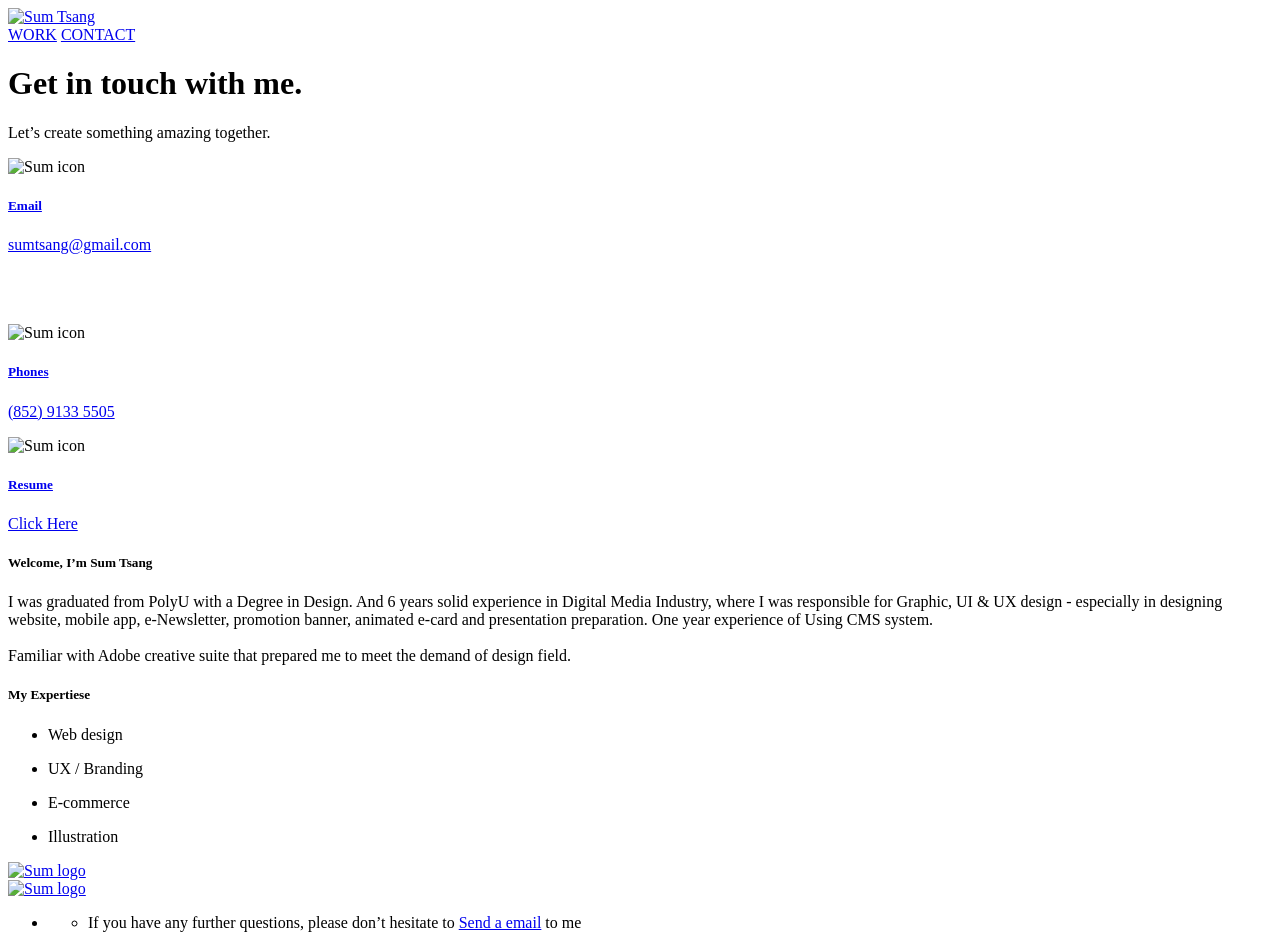
==== contact.html @ 0350f3e6 "Add files via upload" ====
<!DOCTYPE html>

<html lang="en">
<head>
<meta charset="utf-8"/>
<title>SumTsang</title>
<meta content="#" name="description"/>
<meta content="pixel-industry" name="author"/>
<meta content="CSS, HTML5, jQuery, retina, bootstrap" name="keywords"/>
<meta content="width=device-width, initial-scale=1.0" name="viewport"/>
<link href="img/favicon.png" rel="shortcut icon"/>
<!-- Stylesheets -->
<link href="bootstrap/css/bootstrap.min.css" rel="stylesheet"/><!-- bootstrap grid -->
<link href="bootstrap/css/bootstrap-theme.min.css" rel="stylesheet"/><!-- bootstrap theme -->
<link href="css/color-turquoise.css" rel="stylesheet"/><!-- default template color styles -->
<link href="css/retina.css" rel="stylesheet"/><!-- retina ready styles -->
<link href="css/responsive.css" rel="stylesheet"/><!-- responsive styles -->
<link href="css/animate.css" rel="stylesheet"/><!-- animation for content -->
<link href="css/colors-header.css" rel="stylesheet"/><!-- header styles -->
<!-- Font icons -->
<!-- Fontawesome icons css -->
<!-- Google Web fonts -->
<link href="https://fonts.googleapis.com/css?family=Poppins:300,400,500,700%7CPlayfair+Display:400,700&amp;subset=latin,latin-ext" rel="stylesheet" type="text/css"/>
<!-- Main stylesheet -->
<link href="css/style.css" rel="stylesheet"/><!-- template styles -->
<!-- responsive styles -->

<link href="css/portfolio-job3.css" rel="stylesheet"/></head>
<body class="job3-contact-page" id="top">
<!-- Header wrapper start -->
<div class="header-wrapper header-dark-default clearfix">
<!-- #header start -->
<header class="job3-header">
<div class="job3-header-inner">
<a class="job3-logo" href="index.html">
<img alt="Sum Tsang" class="svg-black" src="img/svg/logo.svg"/>
</a>
<nav>
<a href="index.html">WORK</a>
<a href="contact.html">CONTACT</a>
</nav>
</div>
</header>
<!-- #header end -->
</div><!-- .header-wrapper.header-transparent.header-dark-default end -->
<!-- .page-content start -->
<div class="page-content page-title pt-150 pb-80 mb-0">
<!-- .container start -->
<div class="container">
<!-- .row start -->
<div class="row mb-0">
<!-- .col-md-12 start -->
<div class="col-md-12 mb-0">
<div class="heading-subtitle-bottom h-center">
<h1><strong>Get in touch with me.</strong></h1>
<p>Let’s create something amazing together.</p>
</div>
</div><!-- .col-md-12 end -->
</div><!-- .row end -->
</div><!-- .container end -->
</div><!-- .page-content end -->
<!-- .page-content start -->
<div class="page-content custom-background pt-0">
<div class="container">
<!-- .row start -->
<div class="row">
<!-- .col-md-6 start -->
<div class="col-md-4 col-sm-4">
<div class="service-box-icon icon-center icon-medium triggerAnimation animated" data-animate="fadeInUp">
<div class="icon-container">
<img alt="Sum icon" src="img/svg/email.svg"/>
</div>
<a href="mailto:sumtsang@gmail.com"><h5>Email</h5></a>
<p><a href="mailto:sumtsang@gmail.com">sumtsang@gmail.com</a></p>
<br/>
<br/>
<br/>
</div>
</div><!-- .col-md-4 end -->
<!-- .col-md-4 start -->
<div class="col-md-4 col-sm-4">
<div class="service-box-icon icon-center icon-medium triggerAnimation animated" data-animate="fadeInUp">
<div class="icon-container">
<img alt="Sum icon" src="img/svg/phone.svg"/>
</div>
<a href="tel:91335505"><h5>Phones</h5></a>
<p><a href="tel:91335505">(852) 9133 5505</a><br/>
</p>
</div>
</div><!-- .col-md-4 end -->
<!-- .col-md-4 start -->
<div class="col-md-4 col-sm-4">
<div class="service-box-icon icon-center icon-medium triggerAnimation animated" data-animate="fadeInUp">
<div class="icon-container">
<img alt="Sum icon" src="img/svg/resume2.svg"/>
</div>
<a href="img/portfolio/resume_sumtsang.pdf"><h5>Resume</h5></a>
<p>
<a href="img/portfolio/resume_sumtsang.pdf" target="_blank">Click Here</a>
</p>
</div>
</div><!-- .col-md-4 end -->
</div><!-- .row end -->
</div><!-- .container end -->
</div><!-- .page-content end -->
<!-- .page-content start -->
<div class="page-content">
<div class="container">
<!-- .row start -->
<div class="row">
<!-- .col-md-6 start -->
<div class="col-md-6 clearfix">
<h5>Welcome, I’m Sum Tsang</h5>
<p>I was graduated from PolyU with a Degree in Design. And 6 years solid experience in Digital Media Industry, where I was responsible for Graphic, UI &amp; UX design - especially in designing website, mobile app, e-Newsletter, promotion banner, animated e-card and presentation preparation. One year experience of Using CMS system. 
<br/>
<br/>
Familiar with Adobe creative suite that prepared me to meet the demand of design field.  
</p>
</div><!-- .col-md-6 end -->
<!-- .col-md-6 start -->
<div class="col-md-6 clearfix">
<h5>My Expertiese</h5>
<div class="progress-bar-container">
<ul class="progress-bar">
<li class="progress-bar-line">
<span class="percentage-90 expand"></span>
<p>Web design</p>
</li>
<li class="progress-bar-line">
<span class="percentage-60 expand"></span>
<p>UX / Branding</p>
</li>
<li class="progress-bar-line">
<span class="percentage-70 expand"></span>
<p>E-commerce</p>
</li>
<li class="progress-bar-line">
<span class="percentage-80 expand"></span>
<p>Illustration</p>
</li>
</ul>
</div><!-- .progress-bar end -->
</div><!-- .col-md-6 end -->
</div>
</div><!-- .container end -->
</div><!-- .page-content end -->
<!-- #footer-wrapper start -->
<div class="footer-dark simple-style footer-box footer-custom-bkg-image footer-img-bkg-2 centered" id="footer-wrapper">
<!-- #footer start -->
<footer id="footer">
<!-- .container start -->
<div class="container">
<!-- .row start -->
<div class="row mb-0">
<div class="col-md-12">
<a class="to-top" href="#top">
<span class="icon-container">
<img alt="Sum logo" class="svg-theme-color" src="img/svg/to-top.svg"/>
</span>
</a>
<div class="logo">
<a href="index.html">
<span class="icon-container">
<img alt="Sum logo" class="svg-white" src="img/svg/logo-w.svg"/>
</span>
</a>
</div><!-- .logo end -->
</div>
</div><!-- .row end -->
<!-- .row start -->
<div class="row">
<!-- .footer-widget-container.col-md-12 start -->
<ul class="footer-widget-container col-md-12 mb-0">
<!-- .widget -->
<li class="widget widget_nav_menu widget_horizontal_menu">
<ul class="menu">
<li class="menu-item">If you have any further questions, please don’t hesitate to <a href="mailto:sumtsang@gmail.com">Send a email</a> to me</li>
</ul>
</li><!-- .widget end -->
</ul><!-- .footer-widget-container.col-md-12 end -->
</div><!-- .row end -->
</div><!-- .container end -->
</footer><!-- #footer end -->
</div><!-- #footer-wrapper end -->
<script src="js/jquery-2.1.4.min.js"></script><!-- jQuery library -->
<script src="bootstrap/js/bootstrap.min.js"></script><!-- .bootstrap script -->
<script src="js/jquery.scripts.min.js"></script><!-- modernizr -->
<script src="js/jquery.fatNav.js"></script><!-- hamburger menu list js functions -->
<script src="https://www.google.com/recaptcha/api.js"></script> <!-- Contact form recaptcha -->
<script src="js/jquery-retina.js"></script><!-- retina -->
<script src="js/volcanno.include.js"></script><!-- custom js functions -->
<script>
            /* <![CDATA[ */
            jQuery(document).ready(function ($) {
                'use strict';

                // HAMBURGER MENU
                $.fatNav();
                
                //CONTACT FORM AJAX
                VolcannoInclude.contactFormAjax('contact-us');

            });

        </script>
</body>
</html>
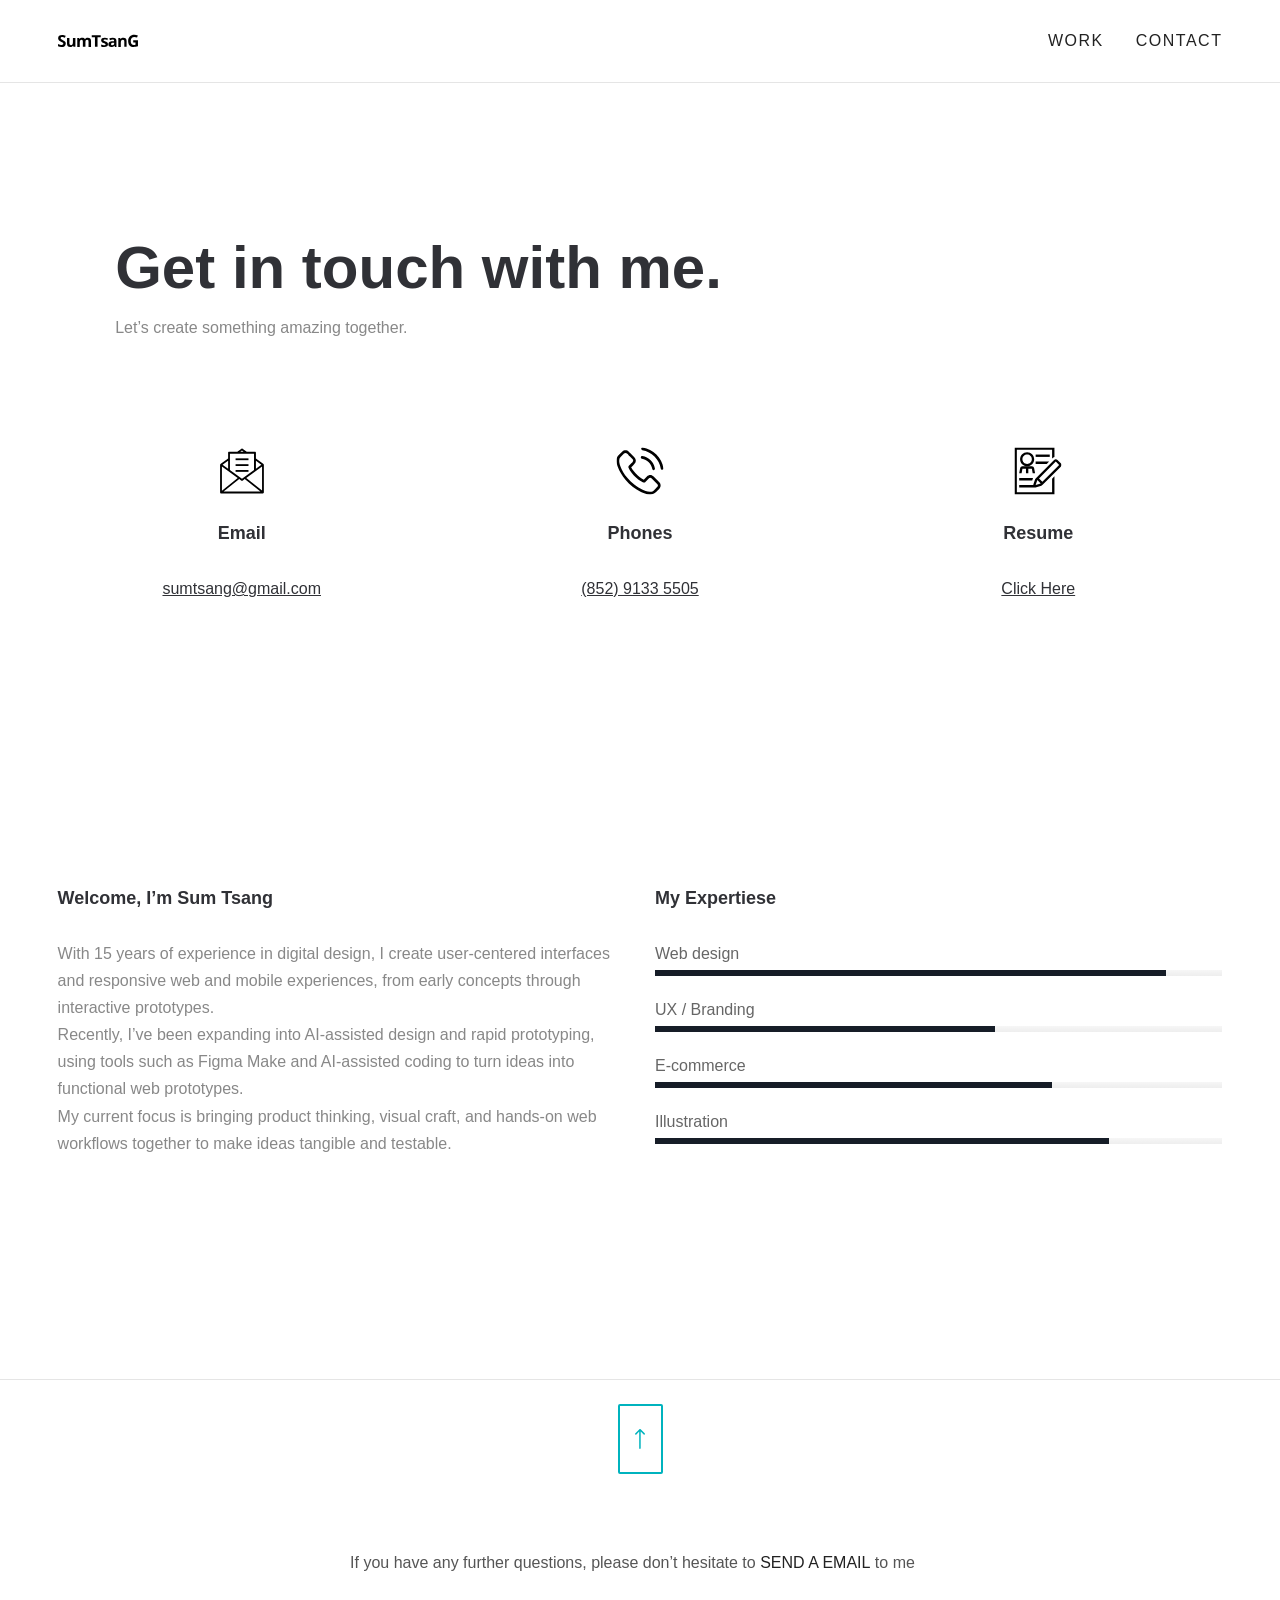
==== commit 6cafc8f1: "Update contact.html" ====
--- a/contact.html
+++ b/contact.html
@@ -111,10 +111,12 @@
 <!-- .col-md-6 start -->
 <div class="col-md-6 clearfix">
 <h5>Welcome, I’m Sum Tsang</h5>
-<p>I was graduated from PolyU with a Degree in Design. And 6 years solid experience in Digital Media Industry, where I was responsible for Graphic, UI &amp; UX design - especially in designing website, mobile app, e-Newsletter, promotion banner, animated e-card and presentation preparation. One year experience of Using CMS system. 
-<br/>
-<br/>
-Familiar with Adobe creative suite that prepared me to meet the demand of design field.  
+<p>
+With 15 years of experience in digital design, I create user-centered interfaces and responsive web and mobile experiences, from early concepts through interactive prototypes.<br>
+
+Recently, I’ve been expanding into AI-assisted design and rapid prototyping, using tools such as Figma Make and AI-assisted coding to turn ideas into functional web prototypes.<br>
+
+My current focus is bringing product thinking, visual craft, and hands-on web workflows together to make ideas tangible and testable.
 </p>
 </div><!-- .col-md-6 end -->
 <!-- .col-md-6 start -->
--- a/css/color-turquoise.css
+++ b/css/color-turquoise.css
@@ -0,0 +1,289 @@
+/*
+    Turquoise color styles - You can change this colors to any color you want
+*/
+
+/* EMPHASIZED COLOR */
+span,
+a:hover,a:focus,
+h1 span, h2 span, h3 span,
+h4 span, h5 span, h6 span,
+.service-box-icon .icon-container .fa,
+.service-box-icon a:hover h3,
+.page-content.dark .wpcf7 .wpcf7-text:focus,
+.page-content.dark .wpcf7 .wpcf7-textarea:focus,
+strong a,
+.custom-heading a:hover h4,
+.widget_nav_menu ul li span:hover,
+.widget_nav_menu ul li .fa,
+.btn-link:hover,
+.widget_nav_menu ul li a:hover span,
+.widget_recent_entries ul > li a .fa,
+.widget_recent_entries ul > li a:hover p,
+.centered-icon .icon-container .fa,
+.read-more-icon:hover + .block-title,
+.tweet-list li a,
+.header-dark-theme-color #header .dropdown-menu > li.current-menu-item > a,
+.header-dark-theme-color .navbar-default .navbar-nav>li>a:hover,
+.header-dark-theme-color #header .navbar-default .navbar-nav > li >a:focus,
+.header-dark-theme-color .navbar-nav>li>a:before,
+.header-dark-theme-color #header .dropdown-menu > li > a:hover, 
+.header-dark-theme-color #header .dropdown-menu > li > a:focus, 
+.header-dark-theme-color #header .dropdown.dropdown-submenu > a:hover::after,
+.header-light-theme-color #header .dropdown-menu > li.current-menu-item > a,
+.header-light-theme-color #header .navbar-default .navbar-nav > li >a:hover,
+.header-light-theme-color #header .navbar-default .navbar-nav > li >a:focus,
+.header-light-theme-color .navbar-nav>li>a:before,
+.header-light-theme-color #header .dropdown-menu > li > a:hover, 
+.header-light-theme-color #header .dropdown-menu > li > a:focus, 
+.header-light-theme-color #header .dropdown.dropdown-submenu > a:hover::after,
+.navbar-nav > li.dropdown.hover:hover > .dropdown-menu > li.current-menu-item > a,
+.megamenu> li > ul > .current-menu-item > a,
+.nav .open > a:focus,
+.dropdown-menu>.current-menu-item>a,
+.btn-wrapper .btn.btn-outlined,
+.team-member.block-item .team-member-name a:hover h4,
+.team-member.clean-style .team-member-name a:hover h4,
+.team-member.simple-style .team-member-name a:hover h4,
+.block-title:hover + .read-more-icon .fa,
+.read-more-icon:hover .fa,
+.team-member.clean-style .social-links.theme-hover li a:hover .fa,
+.team-member.simple-style .social-links.theme-hover li a:hover .fa,
+.header-wrapper.hamburger-menu.hamburger-menu-dark .fat-nav li a:hover,
+.header-wrapper.hamburger-menu.hamburger-menu-light .fat-nav li a:hover,
+#footer-wrapper.simple-style.footer-dark .breadcrumb li a:hover,
+#footer-wrapper.simple-style .to-top .fa,
+.newsletter .newsletter-submit:hover,
+.footer-dark .footer-widget-container .widget a:hover,
+.footer-light .footer-widget-container .widget a:hover,
+#footer-wrapper.widgetized-style-1.footer-dark .to-top:hover,
+#footer-wrapper.widgetized-style-1.footer-dark .to-top:hover .fa,
+#footer-wrapper.widgetized-style-1.footer-light .to-top:hover,
+#footer-wrapper.widgetized-style-1.footer-light .to-top:hover .fa,
+#footer-wrapper.widgetized-style-1.footer-light .to-top:hover,
+#footer-wrapper.widgetized-style-1.footer-light .to-top:hover .fa,
+.footer-light .footer-widget-container .newsletter .newsletter-submit:hover,
+.footer-dark .footer-widget-container .newsletter .newsletter-submit:hover,
+#footer-wrapper.footer-light p a,
+#footer-wrapper #copyright-container p a:hover,
+#copyright-container a:hover,
+.widget.widget_nav_menu.widget_horizontal_menu .menu .menu-item a:hover,
+.footer-dark .rpw_posts_widget .rpw_blog a:hover h4,
+.footer-light .rpw_posts_widget .rpw_blog a:hover h4,
+.footer-dark .footer-widget-container .widget.widget_recent_comments ul li a,
+.footer-light .footer-widget-container .widget.widget_recent_comments ul li a,
+.page-content.dark .heading-subtitle-top p.text-theme-color,
+.page-content.dark .heading-subtitle-top h2.text-theme-color,
+.heading-subtitle-top p.text-theme-color,
+.heading-subtitle-top h2.text-theme-color,
+.heading-subtitle-top span.text-theme-color,
+.heading-subtitle-bottom span.text-theme-color,
+.page-content.dark .heading-subtitle-top span.text-theme-color,
+.page-content.dark .heading-subtitle-bottom span.text-theme-color,
+.page-content.dark .heading-h1 span.text-theme-color,
+.page-content.dark .heading-h2 span.text-theme-color,
+.page-content.dark .heading-h3 span.text-theme-color,
+.page-content.dark .heading-h4 span.text-theme-color,
+.heading-h1 span.text-theme-color,
+.heading-h2 span.text-theme-color,
+.heading-h3 span.text-theme-color,
+.heading-h4 span.text-theme-color,
+.header-dark-default #header .dropdown-menu > li.current-menu-item > a,
+.header-dark-default #header .dropdown-menu > li.current-menu-item > a:hover,
+.navbar-default .navbar-nav > li.current-menu-parent > a,
+.navbar-default .navbar-nav > li.current-menu-item > a,
+.dropdown-menu>li>a:hover, .dropdown-menu>li>a:focus,
+.megamenu> li ul > li > a:hover,
+.megamenu> li ul > li > a:focus,
+.post-body h4:hover,
+.blog-post .read-more:hover,
+.post-share:before,
+.post-image .post-body h4:hover,
+.aside .newsletter .newsletter-submit:hover,
+.aside .widget ul li a:hover,
+.aside .rpw_posts_widget .rpw_blog h4:hover,
+.widget_recent_entries ul > li::before,
+.blog-posts.post-list .blog-post .post-body h3:hover,
+.blog-author .author-name:hover,
+.blog-author-description a:hover,
+.comments-li .comment .comment-reply-link:hover,
+.comments-li .comment .comment-reply-link:hover .fa,
+.blog-details .rpw_posts_widget .rpw_blog h4:hover,
+.counter .county-days-wrapper:after,
+.counter .county-hours-wrapper:after,
+.counter .county-minutes-wrapper:after,
+.counter .county-seconds-wrapper:after,
+.header-wrapper.hamburger-menu.hamburger-menu-light .fat-nav li .dropdown.active,
+.header-wrapper.hamburger-menu.hamburger-menu-dark .fat-nav li .dropdown.active,
+.header-wrapper.hamburger-menu.hamburger-menu-light .fat-nav li .dropdown-multilevel.active,
+.header-wrapper.hamburger-menu.hamburger-menu-dark .fat-nav li .dropdown-multilevel.active,
+.page-404-content.page-title-fullscreen .heading-subtitle-bottom h1,
+.contact-info-container .icon-container .fa,
+.page-content .newsletter .submit:hover,
+.icon-list.list-theme-color .icon-container .fa,
+.page-content #tweetscroll-wrapper ul li a,
+.page-content #tweetscroll-wrapper ul li p span,
+.footer-light .social-links.social-dark.outlined-dark.theme-hover li a:hover .fa,
+.footer-dark .social-links.social-light.outlined-light.theme-hover li a:hover .fa,
+.social-links.social-dark.theme-hover.outlined-dark a:hover .fa,
+.left-menu .social-links.social-dark.theme-hover.outlined-dark a:hover .fa,
+.footer-light .social-links.social-light.theme-hover.outlined-light a:hover .fa,
+.social-links.outlined-dark.social-dark li a:hover .fa,
+.social-links.outlined-light.social-light li a:hover .fa,
+.left-menu .social-links.outlined-dark.social-dark li a:hover .fa,
+.left-menu .social-links.outlined-light.social-light li a:hover .fa,
+.ms-layer.post-meta li a:hover,
+.pricing-table .price p,
+.pricing-table .plan-call-to-action a,
+.media-heading.author:hover,
+.post-share .fa,
+.portfolio-photography .isotope-item .post-body .post-meta .post-share .count:hover,
+.portfolio-list .portfolio-item .view-all-title h3,
+.header-wrapper.hamburger-menu.hamburger-menu-dark .fat-nav li.current-menu-item > a,
+.header-wrapper.hamburger-menu.hamburger-menu-light .fat-nav li.current-menu-item > a,
+.simple-link:hover,
+.dark .simple-link:hover,
+.widget ul li a:hover,
+.woocommerce ul.product_list_widget li .product-title:hover,
+.woocommerce nav.woocommerce-pagination .page-numbers li span.current,
+.service-box-textual a:hover h3,
+.social-links.theme-hover li a:hover,
+.aside-widgets .tweets-list-container .tweet-list li span.hash,
+.aside-widgets .tweets-list-container .tweet-list li a{
+    color: #00b3be;
+}
+
+/* EMPHASIZED COLOR - FOCUS */
+.btn-link:focus {
+    color: #16c4cf;
+}
+
+/* EMPHASIZED BACKGROUND COLOR */
+.widget_tag_cloud .tagcloud a:hover,
+.slide-line,
+.btn-primary.style-2:hover,
+.btn-primary.style-1:hover,
+.btn-primary.style-1:focus,
+.btn-primary.style-2,
+.read-more:before,
+.menu-icon.open span,
+.widget .title h3:after,
+.widget .widget-title:after,
+.block-item .block-item-buttons li:hover,
+.btn-wrapper .btn,
+.btn-wrapper .btn.btn-white:hover,
+.heading-subtitle-bottom h1:after,
+.heading-subtitle-bottom h2:after,
+.heading-subtitle-bottom h3:after,
+.btn-wrapper .btn.btn-outlined:hover,
+.header-wrapper .header-cart .cart-count,
+.footer-light .widget_tag_cloud a:hover,
+.footer-dark .widget_tag_cloud a:hover,
+.widget.widget_search .search-submit,
+.service-box-textual .separator,
+.blockquote-wrapper .blockquote-boxed .cite:before,
+.blockquote-simple .top-title:before,
+.quote-post .blockquote .cite:before,
+.blog-post-gallery .nivo-controlNav a.active,
+.pagination li:hover a,
+.pagination li.active a,
+.comment-form .wpcf7-submit.btn:hover,
+.portfolio-grid .isotope-item .mask .post-body .open-image:hover,
+.portfolio-masonry .isotope-item .mask .post-body .open-image:hover,
+.portfolio-grid.portfolio-category .isotope-item .mask .post-body .open-image:hover,
+.portfolio-grid.portfolio-category .post-category,
+.portfolio-blog-nav-hover .portfolio-blog-nav-btn span:before,
+.portfolio-blog-nav-hover .portfolio-blog-nav-btn:hover,
+.portfolio-blog-nav-hover .portfolio-blog-nav-btn-wrapper.nav-back .portfolio-blog-nav-btn,
+.maintenance-page .expand,
+.counter .county-days-wrapper:after,
+.counter .county-hours-wrapper:after,
+.counter .county-minutes-wrapper:after,
+.counter .county-seconds-wrapper:after,
+.number-counter .timer-container:after,
+.image-link a span:after,
+.details-list li h5:before,
+.jp-volume-bar-value,
+.jp-play-bar,
+.nanobar .bar,
+.newsletter-popup .newsletter .submit,
+.divider,
+.woocommerce.woocommerce-page .product button.button.alt,
+.woocommerce.woocommerce-page .product .related.products h2::before,
+.woocommerce.woocommerce-page .product .related.products ul.products li a.button,
+.woocommerce.woocommerce-page .product .woocommerce-tabs #review_form_wrapper .form-submit #comment-reply,
+.social-links.social-light.social-animated a.animate-social-icon:hover,
+.social-links.social-dark.social-animated a.animate-social-icon:hover{
+    background-color: #00b3be;
+}
+
+.social-links.social-dark.theme-hover li a:hover,
+.social-links.social-light.theme-hover li a:hover,
+.hamburger.active:hover .hamburger__icon:before,
+.hamburger.active:hover .hamburger__icon:after{
+    background-color: #00b3be !important;
+}
+
+/* EMPHASIZED BACKGROUND COLOR - HOVER*/
+.btn-wrapper .btn:hover,
+.widget.widget_search .search-submit:hover,
+.portfolio-blog-nav-hover .portfolio-blog-nav-btn-wrapper.nav-back .portfolio-blog-nav-btn:hover,
+.newsletter-popup .newsletter .submit:hover,
+.woocommerce.woocommerce-page .product button.button.alt:hover,
+.woocommerce.woocommerce-page .product .related.products ul.products li a.button:hover,
+.woocommerce.woocommerce-page .product .woocommerce-tabs #review_form_wrapper .form-submit #comment-reply:hover{
+    background-color: #16c4cf;
+}
+.mask {
+    background-color: rgba(0, 179, 190,0.8);
+}
+
+/*  BORDERS
+============================================================================= */
+
+/* EMPHASIZED BORDER COLOR */
+.wpcf7-text:focus,
+.wpcf7-select:focus,
+.wpcf7-textarea:focus,
+.btn-wrapper .btn.btn-outlined,
+.footer-light .widget_tag_cloud a:hover,
+.footer-dark .widget.widget_search .a_search:focus,
+.footer-light .widget.widget_search .a_search:focus,
+.blockquote-standard.theme-color,
+.contact-form .wpcf7-text:focus,
+.contact-form .wpcf7-textarea:focus,
+.dark .contact-form .wpcf7-text:focus, 
+.dark .contact-form .wpcf7-select:focus,
+.dark .contact-form .wpcf7-textarea:focus,
+.tabs li.active a,
+.tabs li a:hover,
+.pricing-table.plan-1.plan-highlighted,
+.left-menu.dark .social-links.outlined-dark.natural-hover a:hover,
+.page-content .newsletter .email:focus,
+.newsletter-popup,
+.newsletter-popup .newsletter input:focus,
+.woocommerce.woocommerce-page .product .woocommerce-tabs #review_form_wrapper .comment-form .comment-form-author input:focus,
+.woocommerce.woocommerce-page .product .woocommerce-tabs #review_form_wrapper .comment-form .comment-form-email input:focus,
+.woocommerce.woocommerce-page .product .woocommerce-tabs #review_form_wrapper .comment-form-comment #comment:focus{
+    border-color: #00b3be;
+}
+.to-top,
+.aside .widget.widget_search .a_search:focus,
+.tabs li.active a,
+.tabs li a:hover,
+.social-links.social-dark.theme-hover.outlined-dark a:hover,
+.social-links.social-light.theme-hover.outlined-light a:hover{
+    border-color: #00b3be !important;
+}
+
+/* EMPHASIZED TOP BORDER COLOR */
+#testimonial-carousel .testimonial-background:after {
+    border-top-color: #00b3be;
+}
+
+/* SVG FILL */
+.svg-theme-color .st0,
+.svg-turquoise .st0,
+.block-title:hover + .read-more-icon .svg-theme-hover .st0,
+.pricing-table .plan-call-to-action .st0{
+    fill: #00b3be;
+}
--- a/css/retina.css
+++ b/css/retina.css
@@ -0,0 +1,14 @@
+/*
+    Retina ready styles
+*/
+@media only screen and (-webkit-min-device-pixel-ratio: 1.5),
+only screen and (min--moz-device-pixel-ratio: 1.5),
+only screen and (-o-min-device-pixel-ratio: 3/2),
+only screen and (min-device-pixel-ratio: 1.5){
+
+    .widget_search .search-submit {
+        background-image: url('../img/search@2x.png');
+        background-size: 18px 18px;
+    }
+}
+
--- a/css/colors-header.css
+++ b/css/colors-header.css
@@ -0,0 +1,66 @@
+/* STANDARD HEADER ITEMS */
+
+
+
+.header-light-dark-current .navbar-default .navbar-nav>li>a:hover,
+.header-dark-default .navbar-default .navbar-nav>li>a:hover,
+
+.header-light-default .navbar-default .navbar-nav>li.current-menu-item>a,
+
+.header-light-default .navbar-default .navbar-nav>li>a:hover,
+.header-light-default .navbar-nav>li>a:before,
+.header-light-darker .navbar-default .navbar-nav>li.current-menu-item>a,
+.header-light-darker .navbar-default .navbar-nav>li>a:before{
+    color: #fff;
+}
+
+ .header-dark-default.header-transparent .navbar-default .navbar-nav>li>a:focus,
+.header-wrapper.header-transparent.header-light-theme-color .main-nav .navbar-default .navbar-nav>li>a,
+.header-light-default .navbar-default .navbar-nav>li>a,
+
+.header-light-dark-current .navbar-default .navbar-nav>li>a {
+    color: #eee;
+}
+
+.header-dark-default .navbar-default .navbar-nav>li>a, .header-dark-default .navbar-default .navbar-nav>li>a:focus,
+.header-wrapper.resize-header.header-dark-default .main-nav .navbar-default .navbar-nav>li>a,
+.navbar-default .navbar-nav>li>a,
+.header-dark-theme-color .navbar-default .navbar-nav>li>a, .header-dark-theme-color .navbar-default .navbar-nav>li>a:focus,
+ .header-light-dark-current.resize-header .navbar-default .navbar-nav>li>a,
+.header-wrapper.header-transparent.header-light-default.resize-header .navbar-default .navbar-nav>li>a,
+.header-wrapper.header-transparent.header-light-theme-color.resize-header .main-nav .navbar-default .navbar-nav>li>a,
+.header-dark-default .navbar-default .navbar-nav > li.current-menu-item > a,
+.header-light-default .navbar-default .navbar-nav>li>a:focus,
+.header-dark-default #header .navbar-default .navbar-nav > li >a:focus,
+.header-light-darker .navbar-default .navbar-nav>li>a:focus,
+.header-light-dark-current .navbar-default .navbar-nav>li>a:focus{
+    color: #aaa;
+}
+
+.header-light-darker .navbar-default .navbar-nav>li>a{
+    color: #6D7274;
+}
+.header-wrapper.resize-header.header-dark-default .navbar-default .navbar-nav>li>a:hover,
+.header-wrapper.resize-header.header-dark-default .navbar-default .navbar-nav>li>a:focus,
+.header-wrapper.resize-header.header-dark-default .navbar-default .navbar-nav>li>a:before,
+.header-wrapper.header-light-dark-current .navbar-default .megamenu> li ul > li > a:hover,
+.header-wrapper.header-light-dark-current .navbar-default .megamenu> li ul > li > a:focus,
+.header-light-default.resize-header .navbar-default .navbar-nav>li>a:focus,
+.header-light-default.resize-header .navbar-default .navbar-nav>li>a:hover,
+.header-light-default.resize-header .navbar-nav>li>a:before,
+.header-light-darker.resize-header .navbar-default .navbar-nav>li.current-menu-item>a,
+.header-light-darker.resize-header .navbar-default .navbar-nav>li>a:before,
+.header-light-dark-current .navbar-default .navbar-nav>li:hover>a,
+.header-light-dark-current .navbar-default .navbar-nav>li.current-menu-item>a{
+    color: #303136 !important;
+}
+
+
+/*  HAMBURGER MENU ITEMS */
+
+.header-wrapper.hamburger-menu.hamburger-menu-light .fat-nav li a {
+    color: #fff;
+}
+.header-wrapper.hamburger-menu.hamburger-menu-dark .fat-nav li a {
+    color: #303136;
+}
--- a/css/style.css
+++ b/css/style.css
@@ -0,0 +1,13029 @@
+/* 
+    Template Name: Restless
+    Author: Pixel Industry
+    Website: www.pixel-industry.com
+*/
+
+/* 
+    TABLE OF CONTENTS
+    ========================================================================= */
+/*      1. CSS RESET
+        2. DOCUMENT STYLES
+        3. TYPOGRAPHY 
+        4. HEADER 
+            4.1. MAIN NAVIGATION
+        5. LEFT MENU
+        6. PAGE TITLES 
+            6.1. PAGE TITLE CLEAN
+            6.2. PAGE TITLE FULL SCREEN
+        7. CUSTOM SECTION BACKGROUNDS
+        8. ELEMENTS
+            8.1. BLOCKQUOTES
+                8.1.1. BLOCKQUOTE STANDARD
+                8.1.2. BLOCKQUOTE BOXED
+                8.1.3. BLOCKQUOTE ICONIC
+                8.1.4. BLOCKQUOTE SIMPLE
+            8.2. BLOG & PORTFOLIO NAVIGATION
+                8.2.1. SIMPLE
+                8.2.2. HOVER
+            8.3. BUTTONS
+            8.4. DETAILS LIST ELEMENT
+            8.5. DETAILS LIST ELEMENT
+            8.6. ICON LIST ELEMENT
+            8.7. IMAGE WITH LINK
+            8.8. FAQ
+            8.9. SERVICE BOXES
+            8.10. ANIMSITION PLUGIN
+            8.11. CLIENTS CAROUSEL
+            8.11. COUNTDOWN
+            8.13. GALLERIES
+                8.13.1. IMAGE SIMPLE GALLERY
+                8.13.2. VERTICAL STACK GALLERY
+            8.14. HEADINGS
+                 8.14.1. HEADING WITH BOTTOM SUBTITLE
+                 8.14.2. HEADING WITH TOP SUBTITLE
+            8.15. INTRO HERO ELEMENT
+                 8.15.1. INTRO HERO CLEAN
+                 8.15.2. INTRO HERO FULL SCREEN
+            8.16. MASTER SLIDERS
+                8.16.1. MASTERS SLIDER - PROJECTS
+                8.16.2. MASTERS SLIDER - BLOG
+            8.17. SHOP
+            8.18. PROMOTION BLOCKS
+            8.19. NUMBERS COUNTER
+            8.20. PARALLAX ELEMENTS
+            8.21. PORTFOLIO
+            8.22. PORTFOLIO LIST
+            8.23. PRICING TABLES
+            8.24. PROGRESS BAR
+            8.25. OWL CAROUSEL
+            8.26. TABS HORIZONTAL
+            8.27. TEAM MEMBERS
+                8.27.1. TEAM MEMBERS BLOCK STYLE
+                8.27.2. TEAM MEMBERS CLEAN STYLE
+                8.27.3 TEAM MEMBERS SIMPLE STYLE
+            8.28. SOCIAL ICONS
+            8.29. ANIMATE TEXT 
+   
+        9. BLOG
+            9.1. LATEST BLOG POSTS
+            9.2. BLOG MASONRY
+            9.3. BLOG GRID
+            9.4. BLOG POST CAROSUEL
+            9.5. BLOG LIST
+            9.6. BLOG POSTS STANDARD LAYOUT
+            9.7. BLOG DETAILS
+            9.8. PAGINATION
+            9.9. POST COMMENTS
+            9.10. COMMENT FORM
+        10. CONTACT
+            10.1. CONTACT FORM
+            10.2. CONTACT PAGE
+        11. 404 PAGE
+        12. HOME COMING SOON
+        13. MAINTANENCE MODE PAGE
+        14. FOOTER
+        15. WIDGETS
+            15.1. SEARCH WIDGET
+            15.2. TEXT WIDGET
+            15.3. NEWSLETTER WIDGET
+            15.4. CUSTOM MENU WIDGET
+            15.5. LATEST POSTS WIDGET
+            15.6. TAG CLOUD WIDGET
+            15.7. RECENT COMMENTS WIDGET
+            15.8. POST CATEGORIES WIDGET
+            15.9. SOCIAL FEED WIDGET
+            15.10. RSS WIDGET
+            15.11. RECENT ENTRIES WIDGET
+            15.12. ARCHIVE WIDGET
+            15.13. CALENDAR WIDGET
+            15.14. SHARRRE WIDGET
+            15.15. LATEST TWEETS WIDGET
+            15.16. WOOCOMMERCE SEARCH WIDGET
+            15.17. WOOCOMMERCE PRODUCT CATEGORIES WIDGET
+            15.18. WOOCOMMERCE SHOPPING CART WIDGET
+            15.19. WOOCOMMERCE TOP RATED PRODUCTS AND PRODUCT LIST WIDGET
+        16. SVG CUSTOM COLOR
+*/
+
+/* ==========================================================================
+   1. CSS RESET
+    ========================================================================= */
+a,
+abbr,
+acronym,
+address,
+applet,
+article,
+aside,
+audio,
+b,
+big,
+blockquote,
+body,
+canvas,
+caption,
+center,
+cite,
+code,
+dd,
+del,
+details,
+dfn,
+div,
+dl,
+dt,
+em,
+embed,
+fieldset,
+figcaption,
+figure,
+footer,
+form,
+h1,
+h2,
+h3,
+h4,
+h5,
+h6,
+header,
+hgroup,
+html,
+i,
+iframe,
+img,
+ins,
+kbd,
+label,
+legend,
+li,
+mark,
+menu,
+nav,
+object,
+ol,
+output,
+p,
+pre,
+q,
+ruby,
+s,
+samp,
+section,
+small,
+span,
+strike,
+strong,
+sub,
+summary,
+sup,
+table,
+tbody,
+td,
+tfoot,
+th,
+thead,
+time,
+tr,
+tt,
+u,
+ul,
+var,
+video {
+    margin: 0;
+    padding: 0;
+    border: 0;
+    font: inherit;
+    vertical-align: baseline;
+}
+article,
+aside,
+details,
+figcaption,
+figure,
+footer,
+header,
+hgroup,
+menu,
+nav,
+section {
+    display: block;
+}
+ul ul,
+ul ol,
+ol ul,
+ol ol{
+    padding-left: 40px;
+}
+body {
+    line-height: 1;
+}
+blockquote,
+q {
+    quotes: none;
+}
+blockquote:after,
+blockquote:before,
+q:after,
+q:before {
+    content: '';
+    content: none;
+}
+table {
+    border-collapse: collapse;
+    border-spacing: 0;
+}
+*:focus {
+    outline: 0;
+    text-decoration: none;
+}
+a:focus,
+a:active {
+    text-decoration: none;
+    outline: 0;
+}
+
+/* ==========================================================================
+   2. DOCUMENT STYLES
+   ========================================================================= */
+
+body {
+    font-family: 'Poppins', Arial, sans-serif;
+    font-size: 14px;
+    line-height: 24px;
+    color: #888;
+    background-color: #fff;
+    font-weight: 100;
+}
+html, body {
+    height: 100%;
+}
+.row {
+    margin-bottom: 120px;
+}
+.centered {
+    text-align: center;
+}
+.centered img {
+    display: inline-block;
+}
+img {
+    max-width: 100%;
+    height: auto;
+    display: block;
+}
+}
+imgshadow {
+    max-width: 100%;
+    height: auto;
+    display: block;
+	box-shadow: 0 0px 20px rgba(0, 0, 0, 0.1);
+}
+.icon-container img {
+    width: 100%;
+}
+.centered-icon .icon-container .fa{
+    font-size: 60px;
+}
+
+.centered-icon {
+    display: table;
+    margin: 0 auto;
+}
+.centered-icon img,
+.centered-icon svg{
+    width: 70px;
+}
+.align-right {
+    text-align: right;
+}
+.vertical-center {
+    display: table-cell;
+    vertical-align: middle;
+}
+.layered-images img:nth-child(2){
+    margin-top: 80px;
+}
+.img-layer {
+    position: absolute;
+    z-index: 1;
+    left: 0;
+    right: 0;
+    margin: 0 auto;
+}
+.custom-floating-image {
+    position: absolute;
+    left: -100px;
+    width: 147%;
+    top: 20px;
+    -webkit-animation-duration: 0.3s;
+}
+.content-wrapper-off-canvas.outer {
+    width: 90%;
+    background-color: #fff;
+    margin-top: -90px;
+    margin-left: auto;
+    margin-right: auto;
+    padding-top: 115px;
+}
+.content-wrapper-off-canvas.container {
+    background-color: #fff;
+    margin-top: -90px;
+    margin-left: auto;
+    margin-right: auto;
+}
+.content-wrapper-off-canvas.container .col-md-12.blog-details {
+    padding: 0;
+}
+.content-wrapper-off-canvas.container-fluid {
+    background-color: #fff;
+    margin-top: -60px;
+    padding: 0;
+    margin-left: 60px;
+    margin-right: 60px;
+}
+.content-wrapper-off-canvas{
+    position: relative;
+    background-color: #fff;
+    margin-top: -60px;
+    padding: 0;
+    margin-left: 60px;
+    margin-right: 60px;
+}
+.content-wrapper-off-canvas .container-fluid{
+    padding-left: 0;
+    padding-right: 0;
+}
+.content-wrapper-off-canvas *[class*="col-"]{
+    padding-right: 14px;
+}
+.element-canvas-off-down {
+    position: relative;
+    top: 85px;
+    z-index: 10;
+}
+.element-canvas-off-down-small {
+    position: relative;
+    top: 65px;
+    z-index: 10;
+}
+
+iframe.video {
+    width: 770px;
+    height: auto;
+    min-height: 400px;
+    margin: 0 auto;
+    display: table;
+    -webkit-box-shadow: 0 7px 150px rgba(0, 0, 0, 0.2);
+    box-shadow: 0 7px 150px rgba(0, 0, 0, 0.2);
+}
+.group-images div {
+    float: left;
+}
+.group-images div:first-child {
+    position: absolute;
+    top: -90px;
+}
+.group-images div:last-child {
+    position: absolute;
+    top: -50px;
+    left: 215px;
+}
+.app-buttons {
+    text-align: center;
+}
+.app-buttons a {
+    display: inline-block;
+    margin: 0 3px;
+}
+.app-buttons a:hover {
+    opacity: 0.8;
+}
+.animate-section {
+    animation: showContent 1s;
+    -webkit-animation: showContent 1s;
+    animation-delay: 0.1s;
+    -webkit-animation-delay: 0.1s;
+}
+@keyframes showContent {
+    0% {
+        opacity: 0;
+        -webkit-transform: translate3d(0, 30%, 0);
+        transform: translate3d(0, 30%, 0);
+    }
+    50% {
+        opacity: 1; 
+    }
+    100% {
+        opacity: 1;
+        -webkit-transform: none;
+        transform: none;
+    }
+}
+@-webkit-keyframes showContent {
+    0% {
+        opacity: 0;
+        -webkit-transform: translate3d(0, 30%, 0);
+        transform: translate3d(0, 30%, 0);
+    }
+    50% {
+        opacity: 1; 
+    }
+    100% {
+        opacity: 1;
+        -webkit-transform: none;
+        transform: none;
+    }
+}
+.content-wrapper {
+    height: 100%;
+}
+.left-menu.header-wrapper {
+    border-bottom: none;
+}
+.left-menu ~ .content-wrapper {
+    margin-left: 300px;
+    height: 100%;
+}
+
+.container-no-padding .container-fluid  {
+    padding-left: 15px;
+    padding-right: 15px;
+}
+.column-no-padding *[class*="col-"]{
+    padding-left: 0;
+    padding-right: 0;
+}
+.column-no-left-padding{
+    padding-left: 0;
+}
+.row-no-padding {
+    padding-left: 15px;
+    padding-right: 15px;
+}
+.container-fluid {
+    padding-left: 60px;
+    padding-right: 60px;
+}
+.column-container-padding .container-fluid {
+    padding: 0 15px !important;
+    overflow: visible;
+}
+.column-container-padding .col-md-9 {
+    padding: 0 45px 0 60px;
+}
+.full-width-container-wrapper {
+    padding: 0 22px;
+}
+.content-wrapper .full-width-container-wrapper {
+    padding: 0 8px;
+    overflow: hidden;
+}
+.negative-top-margin {
+    margin-top: -60px;
+}
+.container-no-padding.negative-top-margin .container-fluid {
+    padding-left:70px;
+    padding-right: 70px;
+}
+.divider {
+    display: inline-block;
+    height: 3px;
+    width: 30px;
+    margin: 0 auto;
+}
+.side-margin {
+    margin-left:60px;
+    margin-right:60px;
+}
+.mb-0 {
+    margin-bottom: 0 !important;
+}
+.mb-20 {
+    margin-bottom: 20px !important;
+}
+.mb-30 {
+    margin-bottom: 30px !important;
+}
+.mb-40 {
+    margin-bottom: 40px !important;
+}
+.mb-50 {
+    margin-bottom: 50px !important;
+}
+.mb-60 {
+    margin-bottom: 60px !important;
+}
+.mb-70 {
+    margin-bottom: 70px;
+}
+.mb-80 {
+    margin-bottom: 80px !important;
+}
+.mb-90 {
+    margin-bottom: 90px !important;
+}
+.mb-100 {
+    margin-bottom: 100px !important;
+}
+.mb-110 {
+    margin-bottom: 110px !important;
+}
+.mb-120 {
+    margin-bottom: 120px !important;
+}
+.mb-150 {
+    margin-bottom: 150px !important;
+}
+
+.pt-0 {
+    padding-top: 0 !important;
+}
+.pt-20 {
+    padding-top: 20px !important;
+}
+.pt-40 {
+    padding-top: 40px !important;
+}
+.pt-50 {
+    padding-top: 50px !important;
+}
+.pt-60 {
+    padding-top: 60px !important;
+}
+
+.pt-80 {
+    padding-top: 80px !important;
+}
+.pt-100 {
+    padding-top: 100px !important;
+}
+.pt-110 {
+    padding-top: 110px !important;
+}
+.pt-120 {
+    padding-top: 120px !important;
+}
+.pt-150 {
+    padding-top: 150px !important;
+}
+
+.pt-200 {
+    padding-top: 200px !important;
+}
+.pt-220 {
+    padding-top: 220px !important;
+}
+.pb-40 {
+    padding-bottom: 40px !important;
+}
+.pb-60 {
+    padding-bottom: 60px !important;
+}
+.pb-80 {
+    padding-bottom: 80px !important;
+}
+.pb-100 {
+    padding-bottom: 100px !important;
+}
+.pb-120 {
+    padding-bottom: 120px !important;
+}
+.pb-150 {
+    padding-bottom: 150px !important;
+}
+
+.pb-220 {
+    padding-bottom: 220px !important;
+}
+.pb-240 {
+    padding-bottom: 240px !important;
+}
+
+.custom-col-padding-both {
+    position: relative;
+    padding: 0 100px;
+}
+.vertical-centered-container {
+    display: table;
+    width: 100%;
+}
+.vertical-centered {
+    display: table-cell;
+    vertical-align: middle;
+}
+
+.fixed-sidebar.stick {
+    position: fixed;
+    top: 0;
+    z-index: 10;
+    width: 18%;
+}
+
+/* ==========================================================================
+    3. TYPOGRAPHY 
+    ========================================================================= */
+
+p,
+a {
+    color: #888888; 
+}
+p,
+a,
+span {
+    line-height: 24px;
+}
+p {
+    padding-bottom: 25px;
+}
+a {
+    -webkit-transition: all 0.2s ease 0s;
+    -moz-transition: all 0.2s ease 0s;
+    -o-transition: all 0.2s ease 0s;
+    -ms-transition: all 0.2s ease 0s;
+    transition: all 0.2s ease 0s;
+    text-decoration: none;
+}
+a:hover {
+    text-decoration: none;
+}
+.animateText span {
+    color: #303136;
+}
+h1,.heading-h1,
+h2,.heading-h2,
+h4,.heading-h4{
+    color: #303136;
+    margin-top: 0;
+    font-weight: 300;
+}
+
+h2, .heading-h2 {
+    font-size: 42px;
+    line-height: 56px;
+    margin-bottom: 10px;
+}
+
+h3 {
+    color: #303136;
+    margin-top: 0;
+    font-size: 32px;
+    line-height: 40px;
+    font-weight: 500;
+    margin-bottom: 30px;
+}
+
+
+
+.heading-h3 {
+    font-size: 36px;
+    margin-bottom: 0;
+    line-height: 43px;
+}
+
+h5, .heading-h5,
+h6,.heading-h6 {
+    color: #303136;
+    margin-top: 0;
+}
+h1,.heading-h1 {
+    font-size: 60px;
+    line-height: 68px;
+}
+h4, .heading-h4 {
+    font-size: 24px;
+    line-height: 36px;
+    color: #303136;
+}
+.heading-h4 {
+    margin-bottom: 0;
+}
+h4 {
+    margin-bottom: 20px;
+}
+.custom-background .heading-h4 {
+    color: #666666;
+}
+h5, .heading-h5 {
+    font-size: 18px;
+    line-height: 24px;
+    font-weight: 700;
+    margin-bottom: 30px;
+}
+h6,.heading-h6 {
+    font-size: 15px;
+    line-height: 15px;
+    font-weight: 700;
+}
+.vertical-center h2 {
+    display: table-cell;
+    vertical-align: middle;
+}
+.heading-h1~p,
+.heading-h2~p,
+.heading-h3~p{
+    margin-top: 30px;
+}
+p~.btn-wrapper {
+    margin-top: 15px;
+}
+strong {
+    font-weight: 700;
+}
+strong a:hover {
+    text-decoration: underline;
+}
+ul,
+ol {
+    list-style-position: inside;
+    list-style-type: none;
+}
+ul li,
+ol li {
+    padding-bottom: 0;
+}
+.listy-style-none {
+    list-style: none;
+}
+.page-content ul {
+    margin-bottom: 25px;
+}
+
+/* ==========================================================================
+    4. HEADER
+    ========================================================================= */
+#header{
+    position: relative;
+    z-index: 1000;
+}
+.header-wrapper {
+    width: 100%;
+    position: fixed;
+    top: 0;
+    z-index: 1000;
+    background-color: #fff;
+    border-bottom: 1px solid #EFEFEF;
+}
+.header-wrapper .row{
+    margin-bottom: 0;   
+}
+.header-wrapper.header-transparent {
+    background-color: transparent;
+    border-bottom: none;
+}
+#search {
+    width: 25px;
+    min-height: 25px;
+    position: relative;
+    cursor: pointer;
+    margin-left: 15px;
+    margin-top: 26px;
+    float: right;
+    z-index: 1005;
+    background-color: transparent;
+    -webkit-transition: all 0.2s ease 0s;
+    -moz-transition: all 0.2s ease 0s;
+    -o-transition: all 0.2s ease 0s;
+    -ms-transition: all 0.2s ease 0s;
+    transition: all 0.2s ease 0s;
+}
+.resize-header #search{    
+    margin-top: 15px;
+}
+body.no-scroll {
+    overflow: hidden;
+    position: fixed;
+    width: 100%;
+}
+.header-wrapper.header-lowercase .navbar-nav>li>a {
+    text-transform: none;
+    font-weight: 400;
+}
+.header-transparent.header-lowercase .navbar-nav>li.current-menu-item>a:before,
+.header-lowercase .navbar-nav>li.current-menu-item>a:before{
+    letter-spacing: 0px;
+    font-weight: 400;
+}
+.header-wrapper.header-lowercase .navbar-nav>li>a:before{
+    font-weight: 400;
+}
+.hamburger-menu #search{
+    margin-top: 0px;
+}
+.header-wrapper.hamburger-menu .navbar-header{
+    margin-top: 5px;
+} 
+.header-wrapper.hamburger-menu .main-nav {
+    margin: 26px 0;
+}
+.header-wrapper.hamburger-menu.resize-header .main-nav {
+    margin: 10px 0 !important;
+}
+.header-wrapper.hamburger-menu .header-cart,
+.header-wrapper.hamburger-menu .header-wishlist,
+.header-wrapper.hamburger-menu.resize-header .header-cart,
+.header-wrapper.hamburger-menu.resize-header .header-wishlist{
+    margin-top: 0;
+    position: relative;
+    right: 0;
+    height: 28px;
+}
+.header-transparent #search {
+    margin-top: 13px;
+}
+.header-transparent.resize-header #search {
+    margin-top: 15px;
+}
+.hamburger-menu-light .search-submit,
+.header-wrapper.header-transparent.header-light-dark-current .search-submit,
+.header-wrapper.header-transparent.header-light-default .search-submit {
+    background-image: url('../img/svg/search-icon-light.svg');
+}
+.header-wrapper.header-transparent.header-light-dark-current.resize-header .search-submit,
+.header-wrapper.header-transparent.header-light-default.resize-header .search-submit{
+    background-image: url('../img/svg/search-icon-dark.svg');
+}
+.header-wrapper.header-transparent.header-light-darker .search-submit{
+    background-image: url('../img/svg/search-icon3-dark.svg');
+}
+.logo .logo-light,
+.logo .logo-dark{
+    display: none;
+}
+.logo .logo-light .svg-white .st0 {
+    fill: #fff;
+}
+.logo .logo-dark .svg-black .st0 {
+    fill: #1A1D1F;
+}
+.logo a {
+    display: block;
+}
+.header-wrapper.header-transparent.hamburger-menu.hamburger-menu-light .logo .logo-light{
+    display:  block !important;
+}
+.header-wrapper.header-transparent.hamburger-menu.hamburger-menu-light .logo .logo-dark{
+    display:  none !important;
+}
+.header-wrapper.header-transparent.hamburger-menu.hamburger-menu-light.resize-header .logo .logo-light{
+    display:  none !important;
+}
+.header-wrapper.header-transparent.hamburger-menu.hamburger-menu-light.resize-header .logo .logo-dark{
+    display:  block !important;
+}
+.left-menu.dark .logo .logo-light{
+    display:  block !important;
+}
+.left-menu.light .logo .logo-dark{
+    display:  block !important;
+}
+.left-menu.dark .logo .logo-dark,
+.left-menu.light .logo .logo-light{
+    display: none !important;
+}
+.header-wrapper.resize-header:not(.left-menu) .logo .logo-dark {
+    display: block !important;
+}
+.header-wrapper.resize-header:not(.left-menu) .logo .logo-light {
+    display: none !important;
+}
+.header-wrapper.header-white-logo .logo-light{
+    display: block !important;
+}
+.header-wrapper.header-white-logo .logo-dark{
+    display: none !important;
+}
+.hamburger-menu-light.resize-header .search-submit,
+.search-submit {
+    background-image: url('../img/svg/search-icon-dark.svg');
+    background-repeat: no-repeat;
+    background-position: center;
+    background-color: transparent;
+    background-size: 18px;
+    width: 25px;
+    min-height: 25px;
+    border: none;
+    text-indent: -9999px;
+    position: absolute;
+    cursor: pointer;
+
+    -webkit-transition: all 0.2s ease 0s;
+    -moz-transition: all 0.2s ease 0s;
+    -o-transition: all 0.2s ease 0s;
+    -ms-transition: all 0.2s ease 0s;
+    transition: all 0.2s ease 0s;
+}
+
+#search:focus,
+.search-submit:focus,
+#m_search:focus {
+    outline: none;
+}
+.header-transparent.hamburger-menu #m_search,
+#m_search {
+    background: transparent;
+    border: none;
+    border-bottom: 1px solid #303136;
+    color: #303136;
+    padding: 10px 0 10px 0;
+    position: absolute;
+    top: 25px;
+    right: 0px;
+    width: 250px;
+    font-size: 14px;
+    font-style: italic;
+    display: none;
+    opacity: 1;
+}
+#m_search {
+    top: 65px;
+}
+.header-transparent.hamburger-menu #m_search.dark-style,
+#m_search.dark-style {
+    border-bottom: 1px solid #303136;
+    color: #303136;
+}
+.header-transparent.hamburger-menu #m_search.light-style,
+#m_search.light-style {
+    border-bottom: 1px solid #EAEAEA;
+    color: #666;
+}
+.header-transparent #m_search{
+    top: 40px;
+}
+
+.resize-header.hamburger-menu #m_search{
+    top: 37px;
+}
+.resize-header #m_search{
+    top: 42px;
+}
+.resize-header .top-bar-wrapper~#header #search {
+    margin-top: 15px;
+}
+
+.header-transparent.resize-header.hamburger-menu.hamburger-menu-light #m_search,
+.header-transparent.resize-header.hamburger-menu.hamburger-menu-dark #m_search,
+.hamburger-menu #m_search,
+.resize-header #m_search {
+    border: 1px solid #EAEAEA;
+    padding: 10px 20px 10px 20px;
+    background: #FFFFFF;
+}
+.header-transparent.hamburger-menu.hamburger-menu-dark #m_search{
+    border-bottom: 1px solid #303136;
+}
+.header-transparent.resize-header.hamburger-menu.hamburger-menu-light #m_search,
+.header-transparent.resize-header.hamburger-menu.hamburger-menu-dark #m_search {
+    top: 38px;
+}
+.hamburger-menu #m_search {
+    top: 51px;
+}
+.header-transparent.hamburger-menu.hamburger-menu-light #search input.dark-style::-webkit-input-placeholder,
+#search input.dark-style::-webkit-input-placeholder { /* Chrome/Opera/Safari */
+    color: #303136;
+}
+.header-transparent.hamburger-menu.hamburger-menu-light #search input.dark-style::-moz-placeholder,
+#search input.dark-style::-moz-placeholder { /* Firefox 19+ */
+    color: #303136;
+}
+.header-transparent.hamburger-menu.hamburger-menu-light #search input.dark-style:-ms-input-placeholder,
+#search input.dark-style:-ms-input-placeholder { /* IE 10+ */
+    color: #303136;
+}
+.header-transparent.hamburger-menu.hamburger-menu-light #search input.dark-style:-moz-placeholder,
+#search input.dark-style:-moz-placeholder { /* Firefox 18- */
+    color: #303136;
+}
+.header-transparent.hamburger-menu.hamburger-menu-light #search input.light-style::-webkit-input-placeholder,
+#search input.light-style::-webkit-input-placeholder { /* Chrome/Opera/Safari */
+    color: #eee;
+}
+.header-transparent.hamburger-menu.hamburger-menu-light #search input.light-style::-moz-placeholder,
+#search input.light-style::-moz-placeholder { /* Firefox 19+ */
+    color: #eee;
+}
+.header-transparent.hamburger-menu.hamburger-menu-light #search input.light-style:-ms-input-placeholder,
+#search input.light-style:-ms-input-placeholder { /* IE 10+ */
+    color: #eee;
+}
+.header-transparent.hamburger-menu.hamburger-menu-light #search input.light-style:-moz-placeholder,
+#search input.light-style:-moz-placeholder { /* Firefox 18- */
+    color: #eee;
+}
+
+.header-transparent.resize-header.hamburger-menu.hamburger-menu-light #search input::-webkit-input-placeholder,
+.hamburger-menu #search input::-webkit-input-placeholder,
+.resize-header #search input::-webkit-input-placeholder { /* Chrome/Opera/Safari */
+    color: #aaa;
+}
+.header-transparent.resize-header.hamburger-menu.hamburger-menu-light #search input::-moz-placeholder,
+.hamburger-menu #search input::-moz-placeholder,
+.resize-header #search input::-moz-placeholder { /* Firefox 19+ */
+    color: #aaa;
+}
+.header-transparent.resize-header.hamburger-menu.hamburger-menu-light #search input:-ms-input-placeholder,
+.hamburger-menu #search input:-ms-input-placeholder,
+.resize-header #search input:-ms-input-placeholder { /* IE 10+ */
+    color: #aaa;
+}
+.header-transparent.resize-header.hamburger-menu.hamburger-menu-light #search input:-moz-placeholder,
+.hamburger-menu #search input:-moz-placeholder,
+.resize-header #search input:-moz-placeholder { /* Firefox 18- */
+    color: #aaa;
+}
+
+.header-transparent.hamburger-menu.hamburger-menu-dark #search input::-webkit-input-placeholder { /* Chrome/Opera/Safari */
+    color: #303136;
+}
+.header-transparent.hamburger-menu.hamburger-menu-dark #search input::-moz-placeholder { /* Firefox 19+ */
+    color: #303136;
+}
+.header-transparent.hamburger-menu.hamburger-menu-dark #search input:-ms-input-placeholder { /* IE 10+ */
+    color: #303136;
+}
+.header-transparent.hamburger-menu.hamburger-menu-dark #search input:-moz-placeholder { /* Firefox 18- */
+    color: #303136;
+}
+.header-wrapper.hamburger-menu.resize-header .main-nav {
+    margin: 16px 0;
+}
+.navbar-nav {
+    margin: 0; }
+.navbar-nav > li.dropdown.hover:hover > .dropdown-menu {
+    -webkit-transform: scale(1, 1);
+    -moz-transform: scale(1, 1);
+    -ms-transform: scale(1, 1);
+    -o-transform: scale(1, 1);
+    transform: scale(1, 1); }
+.navbar-nav > li.dropdown.hover > .dropdown-menu {
+    display: block;
+    -webkit-transform-origin: right top;
+    -moz-transform-origin: right top;
+    -ms-transform-origin: right top;
+    -o-transform-origin: right top;
+    transform-origin: right top;
+    -webkit-transition: transform 0.4s cubic-bezier(1, 0, 0, 1);
+    -moz-transition: transform 0.4s cubic-bezier(1, 0, 0, 1);
+    -o-transition: transform 0.4s cubic-bezier(1, 0, 0, 1);
+    transition: transform 0.4s cubic-bezier(1, 0, 0, 1);
+    -webkit-transform: scale(1, 0);
+    -moz-transform: scale(1, 0);
+    -ms-transform: scale(1, 0);
+    -o-transform: scale(1, 0);
+    transform: scale(1, 0); }
+.navbar-nav > li.dropdown.hover > .dropdown-menu > .current-menu-item > a {
+    color: #fff; }
+.navbar-nav > li.dropdown.hover > .dropdown-menu > .dropdown-submenu > .dropdown-menu {
+    display: block;
+    left: 100%;
+    top: -1px;
+    -webkit-border-radius: 0;
+    -moz-border-radius: 0;
+    -ms-border-radius: 0;
+    border-radius: 0;
+    -webkit-transform-origin: right top;
+    -moz-transform-origin: right top;
+    -ms-transform-origin: right top;
+    -o-transform-origin: right top;
+    transform-origin: right top;
+    -webkit-transition: transform 0.4s cubic-bezier(1, 0, 0, 1);
+    -moz-transition: transform 0.4s cubic-bezier(1, 0, 0, 1);
+    -o-transition: transform 0.4s cubic-bezier(1, 0, 0, 1);
+    transition: transform 0.4s cubic-bezier(1, 0, 0, 1);
+    -webkit-transform: scale(1, 0);
+    -moz-transform: scale(1, 0);
+    -ms-transform: scale(1, 0);
+    -o-transform: scale(1, 0);
+    transform: scale(1, 0); }
+.navbar-nav > li.dropdown.hover > .dropdown-menu > .dropdown-submenu:hover > .dropdown-menu {
+    -webkit-transform: scale(1, 1);
+    -moz-transform: scale(1, 1);
+    -ms-transform: scale(1, 1);
+    -o-transform: scale(1, 1);
+    transform: scale(1, 1); }
+.hamburger-nav ul ul {
+    display: none;
+    margin-bottom: 15px;
+}
+.hamburger-nav-submenu li,
+.hamburger-nav-multilevel li{
+    padding: 0;
+    margin: 5px 0;
+}
+.fat-nav .hamburger-nav-submenu li a{
+    font-size: 22px;
+    font-weight: 300;
+}
+.hamburger-nav-submenu li:first-child a{
+    margin-top: 15px;
+}
+.fat-nav .hamburger-nav-multilevel li a {
+    margin-top: 0;
+}
+.fat-nav .hamburger-nav-multilevel a{
+    font-size: 18px;
+    font-weight: 300;
+}
+.hamburger-nav-submenu .dropdown-header {
+    font-size: 15px;
+    margin-top: 20px;
+    color: #FFFFFF;
+    font-weight: 600;
+}
+.hamburger-menu-dark .hamburger-nav-submenu .dropdown-header {
+    color: #303136;
+}
+.fat-nav li a {
+    display: inline-block;
+    padding: 3px 0;
+    text-transform: uppercase;
+    font-weight: 500;
+}
+.hamburger-nav-submenu li a {
+    display: block;
+}
+.fat-nav__wrapper {
+    width: auto;
+    min-width: 200px;
+    height: 100%;
+    display: table;
+    margin: 0 auto;
+    padding: 30px 0;
+    table-layout: fixed;
+}
+.fat-nav .hamburger-nav-submenu li .dropdown-multilevel.active {
+    font-weight: 500;
+}
+.hamburger-nav .hamburger-nav-multilevel li a {
+    padding: 0;
+}
+.top-bar-wrapper {
+    border-bottom: 1px solid #eee;
+    padding: 4px 0;
+}
+.top-bar-wrapper a{
+    font-size: 12px;
+    font-weight: 400;
+}
+.top-bar-wrapper a .fa{
+    margin-right: 5px;
+    font-size: 16px;
+}
+.top-bar-wrapper a img,
+.top-bar-wrapper a svg{
+    width: 16px;
+    display: inline-block;
+    position: relative;
+    top: 3px;
+    margin-right: 5px;
+}
+.top-bar-wrapper a .lang-arrow-down {
+    font-size: 10px;
+}
+.top-bar-wrapper .row {
+    margin-bottom: 0;
+}
+.top-bar-wrapper .quick-links li{
+    display: inline-block;
+    margin-right: 20px;
+}
+.top-bar-wrapper .right-menu-group {
+    float: right;
+}
+.wpml-languages{
+    display: block;
+    float: right;
+    position: relative;
+    margin-left: 40px;
+}
+.wpml-languages a.active{
+    display: block;
+}
+
+.wpml-languages a.active i{
+    font-size: 9px;
+    margin-left: 5px;
+    position: relative;
+    top: -2px;
+}
+
+.wpml-languages a.active img{
+    width: 22px;
+    float: left;
+}
+.wpml-lang-dropdown li a img {
+    width: 22px;
+    margin-right: 0px;
+}
+.wpml-languages a > img{
+    width: 16px;
+}
+
+.wpml-lang-dropdown{
+    position: absolute;
+    background-color: #fff;
+    left: 0;
+    top: 102%;
+    overflow: hidden;
+    border: 1px solid #ddd;
+    width: 100%;
+    display: none;
+    z-index: 10001;
+}
+
+.wpml-lang-dropdown li{
+    list-style: none;
+    padding: 5px 15px;
+}
+
+.wpml-languages:hover ul.wpml-lang-dropdown{
+    display: block;
+}
+.header-wrapper .header-cart {
+    float: right;
+    padding: 0 18px;
+    min-width: 90px;
+    margin-top: 26px;
+    border-right: 1px solid #f3f3f3;
+}
+.icon-cart-3:before {
+    content: "\f07a";
+    font-family: "FontAwesome";
+    font-size: 18px;
+    color: #303136;
+    position: relative;
+    left: 0;
+    top: 3px;
+}
+.header-wrapper.resize-header .header-cart,
+.header-wrapper.resize-header .header-wishlist {
+    margin-top: 13px;
+}
+.header-wrapper .header-cart .cart-count {
+    display: block;
+    width: 25px;
+    height: 25px;
+    float: right;
+    border-radius: 50%;
+    color: #fff;
+    text-align: center;
+    font-size: 12px;
+    padding-top: 2px;
+    position: relative;
+    top: 1px;
+}
+.cart-contents,
+.header-wishlist-container a{
+    float: right;
+}
+.header-wrapper .header-wishlist {
+    float: right;
+    padding: 0 18px;
+    min-width: 70px;
+    margin-top: 26px;
+    margin-left: 15px;
+    border-left: 1px solid #f3f3f3;
+    border-right: 1px solid #f3f3f3;
+}
+
+.header-wishlist-container .fa,
+.cart-container .fa{
+    font-size: 18px;
+    color: #303136;
+    position: relative;
+    top: 4px;
+    left: 0;
+    margin-right: 10px;
+}
+.cart-container a {
+    float: right;
+}
+.header-wrapper .header-wishlist .wishlist-count {
+    display: block;
+    float: right;
+    color: #303136;
+    text-align: center;
+    font-size: 12px;
+    font-weight: 500;
+    padding-top: 4px;
+}
+
+.header-wrapper.hamburger-menu.hamburger-menu-light .fat-nav{
+    background: rgba(0,0,0,.8);
+}
+.header-wrapper.hamburger-menu.hamburger-menu-dark .fat-nav{
+    background: rgba(255,255,255,.9);
+}
+
+.hamburger {
+    position: relative;
+    float: right;
+    width: auto;
+    height: auto;
+    padding: 6px 0;
+}
+.hamburger__icon {
+    width: 20px;
+}
+.hamburger__icon:before {
+    top: -9px;
+    width: 25px;
+    left: -5px;
+    -webkit-transition: all 0.12s ease-in-out 0s;
+    -moz-transition: all 0.12s ease-in-out 0s;
+    -o-transition: all 0.12s ease-in-out 0s;
+    -ms-transition: all 0.12s ease-in-out 0s;
+    transition: all 0.12s ease-in-out 0s;
+}
+.hamburger__icon:after {
+    top: 9px;
+    width: 25px;
+    left: -5px;
+    -webkit-transition: all 0.12s ease-in-out 0s;
+    -moz-transition: all 0.12s ease-in-out 0s;
+    -o-transition: all 0.12s ease-in-out 0s;
+    -ms-transition: all 0.12s ease-in-out 0s;
+    transition: all 0.12s ease-in-out 0s;
+}
+.hamburger:hover .hamburger__icon:before {
+    top: -11px;
+}
+.hamburger:hover .hamburger__icon:after {
+    top: 11px;
+}
+.hamburger__icon,
+.hamburger__icon:after,
+.hamburger__icon:before {
+    transition-duration: .12s;
+}
+
+.hamburger-menu-light .hamburger__icon:after, .hamburger-menu-light .hamburger__icon:before {
+    background-color: #fff;
+}
+.hamburger-menu-light .hamburger__icon {
+    background-color: #fff;
+}
+.hamburger-menu-dark .hamburger__icon:after, .hamburger-menu-dark .hamburger__icon:before {
+    background-color: #303136 !important;
+}
+.hamburger-menu-dark .hamburger__icon {
+    background-color: #303136;
+}
+.header-wrapper.hamburger-menu .search-submit {
+    background-size: 20px;
+    min-height: 27px;
+}
+.header-wrapper.hamburger-menu #search {
+    position: relative;
+    right: 0;
+}
+.header-transparent.header-wrapper.hamburger-menu #search{
+    margin-top: 0;
+}
+.header-transparent.header-wrapper.hamburger-menu .navbar-header {
+    margin-top: 5px;
+}
+.hamburger.active .hamburger__icon:before {
+    -moz-transform: translateY(9px)rotate(45deg);
+    -ms-transform: translateY(9px)rotate(45deg);
+    -webkit-transform: translateY(9px)rotate(45deg);
+    transform: translateY(9px)rotate(45deg);
+}
+.hamburger.active .hamburger__icon:after {
+    -moz-transform: translateY(-9px)rotate(-45deg);
+    -ms-transform: translateY(-9px)rotate(-45deg);
+    -webkit-transform: translateY(-9px)rotate(-45deg);
+    transform: translateY(-9px)rotate(-45deg);
+}
+.hamburger.active:hover .hamburger__icon:before {
+    top: -9px;
+}
+.hamburger.active:hover .hamburger__icon:after {
+    top: 9px;
+}
+
+.hamburger-menu-button {
+    position: relative;
+    float: right;
+    margin-left: 25px;
+}
+
+/* ==========================================================================
+    4.1. MAIN NAVIGATION
+    ========================================================================= */
+
+.navbar-default .navbar-nav>.open>a, .navbar-default .navbar-nav>.open>a:hover, .navbar-default .navbar-nav>.open>a:focus{
+    background-color: transparent;
+}
+.logo svg,
+.logo img{
+    width: 78px;
+}
+.main-nav .row{
+    margin-bottom: 0;
+}
+.main-nav{
+    background: none;
+    margin-top: 0;
+    padding-bottom: 0;
+    -webkit-transition: margin 0.2s ease 0s;
+    -moz-transition: margin 0.2s ease 0s;
+    -o-transition: margin 0.2s ease 0s;
+    -ms-transition: margin 0.2s ease 0s;
+    transition: margin 0.2s ease 0s;
+}
+.header-transparent .main-nav{
+    padding-bottom: 0;
+    margin-top: 17px;
+}
+.navbar{
+    min-height: 0;
+    margin-bottom: 0;
+}
+.navbar-default {
+    border: none;
+}
+
+.navbar-nav > li {
+    padding-bottom: 0;
+    margin-right: 20px;
+    padding: 21px 0 16px 0;
+    -webkit-transition: all 0.2s ease 0s;
+    -moz-transition: all 0.2s ease 0s;
+    -o-transition: all 0.2s ease 0s;
+    -ms-transition: all 0.2s ease 0s;
+    transition: all 0.2s ease 0s;
+}
+.header-transparent .navbar-nav > li {
+    padding-bottom: 0;
+    margin-right: 20px;
+    padding: 8px 0 6px 0;
+}
+.header-dark-default .navbar-nav>li>a:hover,
+.header-dark-default .navbar-nav>li:hover>a:before{
+    text-shadow: 0 0 0 #000;
+}
+.navbar-nav > li:last-child {
+    margin-right: 0;
+}
+.container-fluid .navbar-nav > li:nth-last-child(-n+4) .dropdown-menu,
+.container-fluid .navbar-nav > li:nth-last-child(-n+3) .dropdown-menu,
+.container-fluid .navbar-nav > li:nth-last-child(-n+2) .dropdown-menu,
+.navbar-nav > li:last-child .dropdown-menu {
+    left: initial;
+    right: 0;
+}
+.container-fluid .navbar-nav > li.dropdown.hover:nth-last-child(-n+4) > .dropdown-menu > .dropdown-submenu > .dropdown-menu,
+.container-fluid .navbar-nav > li.dropdown.hover:nth-last-child(-n+3) > .dropdown-menu > .dropdown-submenu > .dropdown-menu,
+.container-fluid .navbar-nav > li.dropdown.hover:nth-last-child(-n+2) > .dropdown-menu > .dropdown-submenu > .dropdown-menu,
+.navbar-nav > li.dropdown.hover:last-child > .dropdown-menu > .dropdown-submenu > .dropdown-menu {
+    right: 100%;
+    left: initial;
+}
+.navbar-nav>li>a{
+    font-size: 13px;
+    text-transform: uppercase;
+    font-weight: 500;
+    line-height: 42px;
+    display: initial;
+    word-break: break-all;
+}
+.header-wrapper.header-lowercase .navbar-nav>li>a:before {
+    letter-spacing: -0.2px;
+}
+.navbar-nav>li>a:before {
+    content: attr(data-hover);
+    position: absolute;
+    overflow: hidden;
+    width: 0%;
+    height: 100%;
+    top: 0;
+    line-height: 22px;
+    letter-spacing: -0.4px;
+    font-weight: 600;
+    transition: width .25s ease-out;
+    -webkit-transition: width .25s ease-out;
+    -moz-transition: width .25s ease-out;
+    -o-transition: width .25s ease-out;
+    -ms-transition: width .25s ease-out;
+    color: #303136;
+}
+.header-transparent .navbar-nav>li.current-menu-item>a:before {
+    letter-spacing: -0.5px;
+    font-weight: 700;
+}
+.header-transparent .navbar-nav>li>a:hover {
+    color: #aaa;
+}
+.header-transparent.header-light-default .navbar-nav>li.current-menu-item>a:before {
+    letter-spacing: 0px;
+    font-weight: 500;
+}
+.header-transparent.header-light-default .navbar-nav>li:hover>a:before {
+    letter-spacing: 0px;
+    font-weight: 500;
+}
+.resize-header #header .navbar-default .navbar-nav>li>a:before {
+    top: 0;
+} 
+.resize-header #header .navbar-default .navbar-nav {
+    margin-top: -2px;
+}
+.navbar-nav>li {
+    color: #fff;
+}
+.navbar-nav>li.open {
+    overflow: visible;
+}
+.navbar-nav>li.current-menu-item>a:before,
+.navbar-nav>li:hover>a:before{
+    width: 100%;
+}
+.navbar-brand, .navbar-nav>li>a {
+    text-shadow: none;
+}
+.navbar-nav>li.current-menu-item>a:hover:before {
+    text-shadow: 0 0 0 #000;
+}
+.nav>li>a{
+    padding-left: 5px;
+    padding-right: 5px;
+}
+ul.dropdown-menu li.menu-item-has-children a.dropdown-toggle:after {
+    position: absolute;
+    display: block;
+    content: "\f105";
+    font-family: "FontAwesome";
+    color: #5D5D5D;
+    right: 20px;
+    top: 50%;
+    margin-top: -13px;
+    font-size: 18px;
+}
+
+ul.dropdown-menu li.menu-item-has-children > ul.dropdown-menu {
+    left: 100%;
+    top: -3px;
+    -webkit-box-shadow: 0px 3px 0px 0px rgba(0, 0, 0, 0.1);
+    -moz-box-shadow: 0px 3px 0px 0px rgba(0, 0, 0, 0.1);
+    box-shadow: 0px 3px 0px 0px rgba(0, 0, 0, 0.1);
+}
+.dropdown-menu{
+    background-color: #303136;
+    border-radius: 3px;
+    -webkit-border-radius: 3px;
+    -moz-border-radius: 3px;
+    border: 1px solid #353535;
+    min-width: 240px;
+    padding: 0;
+    margin: 0;
+
+    -webkit-box-shadow: 2px 2px 5px 0px rgba(50, 50, 50, 0.2);
+    -moz-box-shadow:    2px 2px 5px 0px rgba(50, 50, 50, 0.2);
+    box-shadow:         2px 2px 5px 0px rgba(50, 50, 50, 0.2);
+}
+.dropdown .dropdown-menu .dropdown-submenu > a{
+    position: relative;
+}
+.navbar-nav>li>.dropdown-menu {
+    margin-top: 0;
+}
+.dropdown .dropdown-menu .dropdown-submenu > a.dropdown-toggle:after{
+    position: absolute;
+    display: block;
+    content: "\f105";
+    font-family: "FontAwesome";
+    color: #5D5D5D;
+    right: 20px;
+    top: 50%;
+    margin-top: -13px;
+    font-size: 18px;
+}
+
+.dropdown-menu>li{
+    padding: 0;
+}
+
+.dropdown-menu>li>a{
+    color: #eee;
+    padding: 15px 20px;
+    border-bottom: 1px solid #424242;
+}
+
+.dropdown-menu>li:last-child a{
+    border: none;
+}
+.dropdown-menu.megamenu>li:last-child a{
+    border-bottom: 1px solid #424242;
+}
+
+.dropdown-menu>li>a:hover, .dropdown-menu>li>a:focus{
+    background: none;
+}
+
+
+.dropdown-submenu {
+    position: relative;
+}
+.dropdown-submenu > .dropdown-menu {
+    left: 100%;
+    top: -3px;
+    -webkit-box-shadow: 0px 3px 0px 0px rgba(0, 0, 0, 0.1);
+    -moz-box-shadow: 0px 3px 0px 0px rgba(0, 0, 0, 0.1);
+    box-shadow: 0px 3px 0px 0px rgba(0, 0, 0, 0.1);
+}
+
+.dropdown.dropdown-submenu > a {
+    position: relative;
+}
+.dropdown-header {
+    font-size: 14px;
+    color: #949494;
+    padding: 10px 20px;
+    font-weight: 500;
+    text-transform: uppercase;
+}
+.navbar-nav>li.menu-large {
+    position: static;
+}
+.megamenu{
+    padding: 20px 0 0 0;
+    width:100%;
+}
+.megamenu> li > ul {
+    padding: 0 10px 0 10px;
+    margin: 0;
+    border-right: 1px solid #424242;
+}
+.megamenu> li:last-child > ul {
+    border-right: none;
+}
+.megamenu> li > ul > li {
+    list-style: none;
+}
+.megamenu> li > ul > li > a {
+    display: block;
+    padding: 15px 20px;
+    clear: both;
+    font-weight: normal;
+    color: #eee;
+    white-space: normal;
+    border-bottom: 1px solid #424242;
+}
+.megamenu> li ul > li > a:hover,
+.megamenu> li ul > li > a:focus {
+    text-decoration: none;
+    background-color: #2D2D31;
+}
+.megamenu.disabled > a,
+.megamenu.disabled > a:hover,
+.megamenu.disabled > a:focus {
+    color: #999999;
+}
+.megamenu.disabled > a:hover,
+.megamenu.disabled > a:focus {
+    text-decoration: none;
+    background-color: transparent;
+    background-image: none;
+    filter: progid:DXImageTransform.Microsoft.gradient(enabled = false);
+    cursor: not-allowed;
+}
+.header-transparent .navbar-header{
+    margin-top: 15px;
+}
+.navbar-header{
+    padding-top: 0;
+    margin-top: 31px;
+    padding-left: 0;
+    padding-bottom: 0;
+    -webkit-transition: all 0.2s ease 0s;
+    -moz-transition: all 0.2s ease 0s;
+    -o-transition: all 0.2s ease 0s;
+    -ms-transition: all 0.2s ease 0s;
+    transition: all 0.2s ease 0s;
+}
+.resize-header .navbar-header{
+    margin-top: 17px;
+}
+.resize-header.header-transparent .navbar-header{
+    margin-top: 17px;
+}
+.resize-header.header-transparent.hamburger-menu .navbar-header{
+    margin-top: 5px ;
+}
+.navbar-default .navbar-collapse, .navbar-default .navbar-form{
+    border: none;
+}
+
+.navbar-collapse{
+    float: right;
+    padding: 0;
+}
+.navbar-toggle {
+    margin-top: 14px;
+    border: none;
+}
+.navbar-default .navbar-toggle:hover, .navbar-default .navbar-toggle:focus {
+    background-color: transparent;
+}
+.navbar-nav {
+    margin: 0;
+}
+.navbar-default .navbar-toggle .icon-bar {
+    background-color: #303136;
+}
+
+.navbar-default .navbar-nav>.open>a, .navbar-default .navbar-nav>.active>a {
+    background-image: none;
+    box-shadow: none;
+}
+#header .dropdown-menu > li > a:hover, #header .dropdown-menu > li > a:focus {
+    background: #2D2D31;
+    background-image: none;
+    filter: none;
+}
+.nav .open > a, .nav .open > a:hover, .nav .open > a:focus {
+    background-color: transparent;
+    border-color: #424242;
+}
+
+.header-wrapper .main-nav .navbar-default,
+.header-wrapper.header-transparent .main-nav .navbar-default{
+    background-color: transparent;
+    background: none;
+    box-shadow: none;
+    -webkit-box-shadow: none;
+    -moz-box-shadow: none;
+    border-radius: 0;
+    -webkit-border-radius: 0;
+    -moz-border-radius: 0;
+}
+.header-wrapper.header-transparent {
+    box-shadow: none;
+    -webkit-box-shadow: none;
+    -moz-box-shadow: none;
+}
+.header-wrapper {
+    box-shadow: none;
+    -webkit-box-shadow: none;
+    -moz-box-shadow: none;
+}
+.header-wrapper.header-transparent.header-light-darker .logo-light {
+    display: block !important;
+}
+.header-wrapper.header-transparent.header-dark-default.resize-header,
+.header-wrapper.header-transparent.header-dark-theme-color.resize-header,
+.header-wrapper.header-transparent.header-light-dark-current.resize-header,
+.header-wrapper.header-transparent.header-light-default.resize-header,
+.header-wrapper.header-transparent.header-light-theme-color.resize-header,
+.header-wrapper.header-transparent.header-light-darker.resize-header,
+.header-wrapper.hamburger-menu.resize-header{
+    background-color: #fff;
+    box-shadow: 0 0 5px rgba(0, 0, 0, 0.2);
+    -webkit-box-shadow: 0 0 5px rgba(0, 0, 0, 0.2);
+    -moz-box-shadow: 0 0 5px rgba(0, 0, 0, 0.2);
+}
+.header-wrapper.header-transparent.header-dark-default .main-nav,
+.header-wrapper.header-transparent.header-dark-theme-color .main-nav{
+
+    border: none;
+    box-shadow: none;
+    -webkit-box-shadow: none;
+    -moz-box-shadow: none;
+}
+
+.header-wrapper.header-transparent.resize-header .main-nav .navbar-default{
+    box-shadow: none;
+    border-radius: 0;
+    -webkit-border-radius: 0;
+    -moz-border-radius: 0;
+}
+.header-wrapper.header-dark-default.resize-header .navbar-nav > li,
+.header-wrapper.header-dark-theme-color.resize-header .navbar-nav > li,
+.header-wrapper.header-light-default.resize-header .navbar-nav > li,
+.header-wrapper.header-light-dark-current.resize-header .navbar-nav > li,
+.header-wrapper.header-light-darker.resize-header .navbar-nav > li{
+    padding: 11px 0 6px 0;
+}
+.header-wrapper.header-dark-theme-color.resize-header .navbar-header,
+.header-wrapper.header-light-dark-current.resize-header .navbar-header,
+.header-wrapper.header-light-theme-color.resize-header .navbar-header{
+    margin-top: 19px;
+}
+.header-wrapper.header-light-darker.resize-header .navbar-header,
+.header-wrapper.resize-header.header-dark-default .main-nav,
+.header-wrapper.resize-header.header-dark-theme-color .main-nav,
+.header-wrapper.header-light-dark-current.resize-header .main-nav,
+.header-wrapper.header-light-default.resize-header .main-nav,
+.header-wrapper.header-light-theme-color.resize-header .main-nav,
+.header-wrapper.header-light-darker.resize-header .main-nav{
+    margin-top: 0;
+}
+.header-wrapper.header-transparent.header-dark-theme-color .header-wishlist .header-wishlist-container .fa,
+.header-wrapper.header-transparent.header-dark-theme-color .header-wishlist .wishlist-count,
+.header-wrapper.header-transparent.header-dark-theme-color .header-cart .cart-container .fa,
+.header-wrapper.header-transparent.header-dark-theme-color .header-wishlist .header-wishlist-container .fa,
+.header-wrapper.header-transparent.header-dark-theme-color .header-wishlist .wishlist-count,
+.header-wrapper.header-transparent.header-dark-theme-color .header-cart .cart-container .fa{
+    color: #aaa;
+}
+.header-wrapper.header-transparent.resize-header nav {
+    min-height: 20px; 
+}
+
+.header-wrapper.header-transparent.header-dark-theme-color .header-wishlist,
+.header-wrapper.header-transparent.header-dark-theme-color .header-cart,
+.header-wrapper.header-transparent.header-dark-default .header-wishlist,
+.header-wrapper.header-transparent.header-dark-default .header-cart{
+    border-right-color: #aaa;
+    border-left-color: #aaa;
+}
+.header-wrapper.header-transparent.hamburger-menu-dark .header-wishlist,
+.header-wrapper.header-transparent.hamburger-menu-dark .header-cart,
+.header-wrapper.header-transparent.hamburger-menu-dark .header-wishlist,
+.header-wrapper.header-transparent.hamburger-menu-dark .header-cart{
+    border-right-color: #303136;
+    border-left-color: #303136;
+}
+.header-wrapper.header-transparent.hamburger-menu-light .header-wishlist .header-wishlist-container .fa,
+.header-wrapper.header-transparent.hamburger-menu-light .header-wishlist .header-wishlist-container,
+.header-wrapper.header-transparent.hamburger-menu-light .header-wishlist .wishlist-count,
+.header-wrapper.header-transparent.hamburger-menu-light .header-cart .cart-container .fa {
+    color: #fff;
+}
+.header-wrapper.header-transparent.resize-header.hamburger-menu-light .header-wishlist .header-wishlist-container .fa,
+.header-wrapper.header-transparent.resize-header.hamburger-menu-light .header-wishlist .header-wishlist-container,
+.header-wrapper.header-transparent.resize-header.hamburger-menu-light .header-wishlist .wishlist-count,
+.header-wrapper.header-transparent.resize-header.hamburger-menu-light .header-cart .cart-container .fa {
+    color: #303136;
+}
+.resize-header.hamburger-menu-light .hamburger__icon,
+.resize-header.hamburger-menu-light .hamburger__icon:after, .resize-header.hamburger-menu-light .hamburger__icon:before{
+    background-color: #303136;
+}
+.resize-header.hamburger-menu-light .hamburger.active .hamburger__icon:after, .resize-header.hamburger-menu-light .hamburger.active .hamburger__icon:before{
+    background-color: #fff;
+}
+
+/* ==========================================================================
+    5. LEFT MENU
+    ========================================================================= */
+.left-menu {
+    width: 300px;
+    height: 100%;
+    padding: 0;
+}
+.dark.left-menu {
+    background-color: #0b080a;
+}
+.light.left-menu {
+    background-color: #fff;
+    border-right: 1px solid #DADADA;
+}
+.left-menu .main-nav {
+    margin-top: 0;
+    padding-bottom: 0;
+}
+.left-menu .navbar-default {
+    background-color: transparent;
+    background-image: none;
+    -webkit-box-shadow: none;
+    box-shadow: none;
+    width: 100%;
+}
+.left-menu .navbar-default .container{
+    width: 100%;
+}
+.left-menu .navbar-header {
+    margin: 0 50px;
+    padding-top: 0;
+    padding-left: 0;
+    position: relative;
+    height: 85px;
+    padding-bottom: 0;
+}
+.left-menu .navbar-header .logo {
+    margin-top: 65px;
+}
+.menu__back {
+    font-size: 1.05em;
+    position: absolute;
+    z-index: 100;
+    top: 0;
+    right: 2.25em;
+    margin: 0;
+    padding: 1.365em 0.65em 0 0;
+    cursor: pointer;
+    color: #2a2b30;
+    border: none;
+    background: none;
+}
+.menu__back:before {
+    content: "\f177";
+    font-family: "FontAwesome";
+    position: absolute;
+    top: 0;
+    color: #303136;
+}
+.left-menu.dark .menu__back:before {
+    color: #fff;
+}
+.menu__back--hidden {
+    pointer-events: none;
+    opacity: 0;
+}
+
+.menu__back:hover,
+.menu__back:focus {
+    color: #fff;
+    outline: none;
+}
+.menu-container {
+    position: relative;
+    overflow-y: hidden;
+    width: 100%;
+}
+.left-menu .navbar-default .container-fluid {
+    padding: 0;
+    width: 100%;
+}
+.left-menu p {
+    font-size: 13px;
+    line-height: 20px;
+}
+.dark.left-menu p {
+    color: #6d7274;
+}
+.light.left-menu p {
+    color: #232327;
+}
+.left-menu .social-links,
+.left-menu .social-links.align-left,
+.left-menu .social-links.align-right{
+    border-spacing: 2px;
+    margin-bottom: 10px;
+}
+.left-menu .social-links.outlined-dark a {
+    border: 1px solid #6d7274;
+}
+.left-menu .social-links.outlined-dark a .fa{
+    color: #6d7274;
+}
+.dark.left-menu .navbar-default .menu__level>li>a, .navbar-default .navbar-nav>li>a:focus {
+    color: #6d7274;
+}
+.dark.left-menu .navbar-default .menu__level>li>a:hover{
+    color: #fff;
+}
+
+.light.left-menu .menu__level .menu__link.left-menu-menu-heading {
+    color: #232327;
+}
+.left-menu .menu__level>li>a {
+    font-size: 15px;
+    line-height: 20px;
+    text-transform: none;
+    font-weight: 500;
+
+}
+.left-menu .menu__level > li {
+    padding-bottom: 15px;
+    margin: 15px 50px 15px 50px;
+    padding: 0;
+    position: relative;
+    display: block;
+}
+.left-menu .menu__level>li>a {
+    padding: 0;
+}
+.dark.left-menu .menu__level>li:hover span {
+    color: #eee;
+}
+.left-menu .menu-footer {
+    margin: 0 50px;
+    min-height: 200px;
+    padding-top: 40px;
+}
+.portfolio-photography-menu.left-menu .menu-footer {
+    padding-top: 10px;
+}
+.portfolio-photography-menu.left-menu .menu__level > li {
+    margin: 15px 40px 15px 40px;
+}
+.left-menu .menu-footer p{
+    padding-bottom: 0;
+}
+.left-menu.portfolio-photography-menu .menu-footer{
+    padding-top: 40px;
+}
+.left-menu .icon {
+    font-family: "FontAwesome";
+}
+.left-menu .icon--arrow-left:before {
+    content: "\f177";
+    color: #eee;
+}
+.left-menu.dark .icon--arrow-left:before {
+    color: #fff;
+}
+.left-menu .menu__back {
+    padding: 0;
+    font-size: 1em;
+}
+.dark.left-menu ::-webkit-scrollbar{
+    background: #383838;
+    width: 10px;
+}
+.dark.left-menu ::-webkit-scrollbar-button,
+.dark.left-menu ::-webkit-scrollbar-corner{
+    color: #888;
+    cursor: pointer;
+}
+.dark.left-menu ::-webkit-scrollbar-thumb{
+    background: #979797;
+    cursor: pointer;
+}
+.left-menu ::-webkit-scrollbar{
+    background: #eaeaea;
+    width: 10px;
+}
+.left-menu ::-webkit-scrollbar-button,
+.left-menu ::-webkit-scrollbar-corner{
+    color: #aaa;
+    cursor: pointer;
+}
+.left-menu ::-webkit-scrollbar-thumb{
+    background: #aaa;
+    cursor: pointer;    
+}
+.dark.left-menu #header .dropdown-menu > li.current-menu-item > a,
+.dark.left-menu .navbar-default .navbar-nav>li>a:hover,
+.dark.left-menu #header .navbar-default .navbar-nav > li >a:focus, 
+.dark.left-menu #header .dropdown-menu > li > a:hover, 
+.dark.left-menu #header .dropdown-menu > li > a:focus, 
+.dark.left-menu #header .dropdown.dropdown-submenu > a:hover::after,
+.dark.left-menu .navbar-nav>li>a:before{
+    color: #eee;
+}
+.light.left-menu #header .dropdown-menu > li.current-menu-item > a,
+.light.left-menu .navbar-default .navbar-nav>li>a:hover,
+.light.left-menu #header .navbar-default .navbar-nav > li >a:focus, 
+.light.left-menu #header .dropdown-menu > li > a:hover, 
+.light.left-menu #header .dropdown-menu > li > a:focus, 
+.light.left-menu #header .dropdown.dropdown-submenu > a:hover::after,
+.light.left-menu .navbar-nav>li>a:before{
+    color: #DADADA;
+}
+.left-menu.dark .social-links.outlined-dark.social-dark li a .fa{
+    color: #6d7274;
+}
+.left-menu.dark .social-links.outlined-dark.social-dark li a{
+    border: 1px solid #6d7274;
+}
+.menu__item {
+    display: block;
+    width: calc(100% - 50px);
+}
+.menu__level {
+    overflow-y: auto;
+    height: auto;
+    top: 35px;
+    width: 100%;
+}
+.left-menu.dark .menu__level .menu__link.left-menu-menu-heading{
+    color: #fff;
+}
+.menu__level .menu__link.left-menu-menu-heading{
+    text-transform: uppercase;
+    color: #fff;
+    font-size: 12px;
+    font-weight: 500;
+    padding-top: 15px !important;
+    display: inline-block;
+}
+.menu__level .menu__link.left-menu-menu-heading:first-child {
+    padding-top: 0;
+}
+.menu__link:hover, .menu__link[data-submenu]:hover::after {
+    color: #232327;
+}
+#ml-menu{
+    width: 100%;
+    height: auto;
+    float: left;
+}
+.menu__wrap {
+    top: 0 ;
+}
+.menu__link[data-submenu]::after {
+    display: none;
+}
+.menu__breadcrumbs {
+    padding: 0;
+    z-index: 1;
+    margin: 0 50px;
+}
+.menu__breadcrumbs a {
+    vertical-align: inherit;
+}
+.light .menu__breadcrumbs a:not(:last-child)::after,
+.light .menu__breadcrumbs a:not(:last-child):hover::after{
+    color: #DADADA;
+}
+.menu__breadcrumbs a:not(:last-child)::after {
+    content: "\f111";
+    font-family: "FontAwesome";
+    display: inline-block;
+    padding: 0 1.6em;
+    color: #fff;
+    font-size: 4px;
+    float: right;
+}
+.menu__breadcrumbs a:not(:last-child):hover::after {
+    color: #fff;
+}
+.dark .menu__breadcrumbs a {
+    color: #eee;
+    text-transform: lowercase;
+}
+.light .menu__breadcrumbs a {
+    color: #DADADA;
+    text-transform: lowercase;
+}
+.menu__link--current::before {
+    font-size: 15px;
+    left: 0;
+}
+
+.portfolio-photography-menu.left-menu .navbar-header,
+.portfolio-photography-menu .menu__breadcrumbs,
+.portfolio-photography-menu.left-menu .navbar-nav > li,
+.portfolio-photography-menu.left-menu .menu-footer{
+    margin: 0 40px;
+}
+.portfolio-photography-menu.left-menu h3 {
+    font-size: 27px;
+    color: #fff;
+    line-height: 35px;
+    font-weight: 400;
+    display: inline-block;
+    margin: 150px 20px 0 40px;
+}
+.light.portfolio-photography-menu.left-menu h3 {
+    color: #232327; 
+}
+.dark.portfolio-photography-menu.left-menu .navbar-default .navbar-nav>li>a, .dark.portfolio-photography-menu.left-menu .navbar-default .navbar-nav>li>a:focus {
+    color: #777;
+}
+.left-menu-top-content {
+    padding-bottom: 40px;
+    float: left;
+}
+.left-menu .navbar-nav>li>a:before {
+    top: 2px;
+}
+
+.menu {
+    -webkit-transform: translate3d(0, 0, 0);
+    transform: translate3d(0, 0, 0);
+}
+.menu__wrap {
+    overflow: visible;
+}
+
+
+/* ==========================================================================
+    6. PAGE TITLES
+    ========================================================================= */
+.page-title {
+    position: relative;
+    margin-bottom: 110px;
+}
+.page-title .row{
+    margin-bottom: 0;
+}
+.page-title.page-title-left {
+    text-align: left;
+}
+.page-title.page-title-right {
+    text-align: right;
+}
+.page-title.page-title-centered {
+    text-align: center;
+}
+
+/* ==========================================================================
+    6.1. PAGE TITLE CLEAN
+    ========================================================================= */
+
+.page-content.page-title.page-title-clean{
+    padding-top: 0px;
+    padding-bottom: 0px;
+}
+.page-title.page-title-clean h1 {
+    font-size: 54px;
+    line-height: 60px;
+    font-weight: 700;
+}
+.page-title.page-title-clean h4 {
+    margin-top: 20px;
+    margin-bottom: 0;
+}
+.page-title.page-title-clean.dark h4 {
+    color: #fff;
+}
+.page-title.page-title-clean.light h4 {
+    color: #888888;
+}
+
+.hero-image h5 {
+    font-size: 14px;
+}
+
+
+/* ==========================================================================
+    6.2. PAGE TITLE FULL SCREEN
+    ========================================================================= */
+
+.page-content.page-title.page-title-fullscreen {
+    position: relative;
+    display: table;
+    overflow: hidden;
+    width: 100%;
+    height: 100vh;
+    padding: 0;
+}
+.page-title-fullscreen .heading-subtitle-bottom {
+    display: inline-block;
+    width: 100%;
+}
+.page-title-fullscreen .heading-subtitle-bottom h1{
+    position: relative;
+    font-size: 72px;
+    line-height:87px;
+    font-weight: 700;
+    margin-bottom: 40px;
+    padding-bottom: 40px;
+    text-transform: uppercase;
+}
+.page-title-fullscreen .heading-subtitle-bottom p{
+    color: #aaa !important;
+}
+.page-title-fullscreen.dark .heading-subtitle-bottom p{
+    color: #fff !important;
+}
+.page-title-container {
+    display: table-cell;
+    vertical-align: middle;
+}
+.page-title-overlay {
+    position: absolute;
+    top: 0;
+    bottom: 0;
+    left: 0;
+    width: 100%;
+    height: 100%;
+    background-color: rgba(0,0,0,0.7);
+}
+.dark .btn-slide-down {
+    border: 1px solid #aaa;
+}
+
+/* ==========================================================================
+    7. CUSTOM SECTION BACKGROUNDS
+    ========================================================================= */
+
+.image-background,
+.footer-custom-bkg-image{
+    background-repeat: no-repeat;
+    background-size: cover;
+    background-position: center;
+}
+.image-background .custom-heading h2 {
+    font-size: 46px;
+}
+.image-background h5 {
+    font-weight: 300;
+}
+.image-background h2 {
+    font-size: 46px;
+    line-height: 60px;
+}
+.image-background .inner-content{
+    height: 255px;
+}
+.custom-background.column-img-bkg .container-fluid{
+    padding-left: 15px;
+    padding-right: 15px;
+}
+.custom-background.column-img-bkg .container-fluid .row{
+    margin-bottom: 0;
+}
+
+.bkg-img1 {
+    background-image: url('../img/pics/bkg-img1.jpg');  
+}
+.bkg-img2 {
+    background-image: url('../img/pics/bkg-img2.jpg');  
+}
+.bkg-img3 {
+    background-image: url('../img/pics/bkg-img3.jpg');  
+}
+.bkg-img4 {
+    background-image: url('../img/pics/bkg-img4.jpg');  
+}
+.bkg-img5 {
+    background-image: url('../img/pics/bkg-img5.jpg');  
+}
+.bkg-img6 {
+    background-image: url('../img/pics/bkg-img6.jpg');  
+}
+.bkg-img7 {
+    background-image: url('../img/pics/bkg-img7.jpg');  
+}
+.bkg-img8 {
+    background-image: url('../img/pics/bkg-img8.jpg');  
+}
+.bkg-img9 {
+    background-image: url('../img/pics/bkg-img9.jpg');  
+}
+.bkg-img10 {
+    background-image: url('../img/pics/bkg-img10.jpg');  
+}
+.bkg-img11 {
+    background-image: url('../img/pics/bkg-img11.jpg');  
+}
+.bkg-img12 {
+    background-image: url('../img/pics/bkg-img12.jpg');  
+}
+.bkg-img13 {
+    background-image: url('../img/pics/bkg-img13.jpg');  
+}
+.bkg-img14 {
+    background-image: url('../img/pics/bkg-img14.jpg');  
+}
+.bkg-img15 {
+    background-image: url('../img/pics/bkg-img15.jpg');  
+}
+.bkg-img16 {
+    background-image: url('../img/pics/bkg-img16.jpg');  
+}
+.bkg-img17 {
+    background-image: url('../img/pics/bkg-img17.jpg');  
+}
+.bkg-img18 {
+    background-image: url('../img/pics/bkg-img18.jpg');  
+}
+.bkg-img19 {
+    background-image: url('../img/pics/bkg-img19.jpg');  
+}
+.bkg-img20 {
+    background-image: url('../img/pics/bkg-img20.jpg');  
+}
+.bkg-img21 {
+    background-image: url('../img/pics/bkg-img21.jpg');  
+}
+.bkg-img22 {
+    background-image: url('../img/pics/bkg-img22.jpg');  
+}
+.bkg-img23 {
+    background-image: url('../img/pics/bkg-img23.jpg');  
+}
+.bkg-img24 {
+    background-image: url('../img/pics/bkg-img24.jpg');  
+}
+.footer-img-bkg-1 {
+    background-image: url('../img/pics/footer-img-bkg-1.jpg');  
+}
+.footer-img-bkg-2 {
+    background-image: url('../img/pics/footer-img-bkg-2.jpg');  
+}
+.custom-background.image-background.page-title-1 {
+    background-image: url('../img/page-titles/page-title-1.jpg');  
+}
+.custom-background.image-background.page-title-2 {
+    background-image: url('../img/page-titles/page-title-2.jpg');  
+}
+.custom-background.image-background.page-title-3 {
+    background-image: url('../img/page-titles/page-title-3.jpg');  
+}
+.custom-background.image-background.page-title-4 {
+    background-image: url('../img/page-titles/page-title-4.jpg');  
+}
+.custom-background.image-background.page-title-5 {
+    background-image: url('../img/page-titles/page-title-5.jpg');  
+}
+.custom-background.image-background.page-title-6 {
+    background-image: url('../img/page-titles/page-title-6.jpg');  
+}
+.custom-background.image-background.page-title-7 {
+    background-image: url('../img/page-titles/page-title-7.jpg');  
+}
+.custom-background.image-background.page-title-8 {
+    background-image: url('../img/page-titles/page-title-8.jpg');  
+}
+.custom-background.image-background.page-title-9 {
+    background-image: url('../img/page-titles/page-title-9.jpg');  
+}
+.custom-background.image-background.page-title-10 {
+    background-image: url('../img/page-titles/page-title-10.jpg');  
+}
+.custom-background.image-background.page-title-11 {
+    background-image: url('../img/page-titles/page-title-11.jpg');  
+}
+.custom-background.image-background.page-title-12 {
+    background-image: url('../img/page-titles/page-title-12.jpg');  
+}
+.custom-background.image-background.page-title-13 {
+    background-image: url('../img/page-titles/page-title-13.jpg');  
+}
+.custom-background.image-background.page-title-14 {
+    background-image: url('../img/page-titles/page-title-14.jpg');  
+}
+.custom-background.image-background.page-title-15 {
+    background-image: url('../img/page-titles/page-title-15.jpg');  
+}
+.custom-background.image-background.page-title-16 {
+    background-image: url('../img/page-titles/page-title-16.jpg');  
+}
+.custom-background.image-background.page-title-17 {
+    background-image: url('../img/page-titles/page-title-17.jpg');  
+}
+.custom-background.image-background.page-title-18 {
+    background-image: url('../img/page-titles/page-title-18.jpg');  
+}
+.custom-background.image-background.page-title-19 {
+    background-image: url('../img/page-titles/page-title-19.jpg');  
+}
+.custom-background.image-background.page-title-20 {
+    background-image: url('../img/page-titles/page-title-20.jpg');  
+}
+.custom-background.image-background.page-title-21 {
+    background-image: url('../img/page-titles/page-title-21.jpg');  
+}
+.custom-background.image-background.page-title-22 {
+    background-image: url('../img/page-titles/page-title-22.jpg');  
+}
+.custom-background.image-background.page-title-23 {
+    background-image: url('../img/page-titles/page-title-23.jpg');  
+}
+
+.page-content.custom-background {
+    padding-top: 0px;
+}
+
+.page-content.dark h1,
+.page-content.dark h2,
+.page-content.dark h3,
+.page-content.dark h5,
+.page-content.dark h6,
+.page-content.dark p,
+.page-content.dark span,
+.page-content.dark li{
+    color: #fff;
+}
+
+.page-title h1 {
+    font-size: 46px;
+}
+.page-title h4 {
+    font-size: 21px;
+}
+
+.page-content.dark h4 {
+    color: #fff;
+}
+.custom-background.color-background.bkg-lightgrey {
+    background-color: #fbfbfb;
+}
+.custom-background.color-background.bkg-lightgrey-2 {
+    background-color: #f6f6f6;
+}
+.custom-background.color-background.bkg-black {
+    background-color: #212121;
+}
+.custom-background.color-background.bkg-black-2 {
+    background-color: #111;
+}
+.custom-background.color-background.bkg-black-3 {
+    background-color: #1f1f1f;
+}
+.custom-background.color-background.bkg-black-4 {
+    background-color: #0b080a;
+}
+.custom-background.color-background.bkg-white {
+    background-color: #fff;
+}
+.custom-background.color-background.bkg-darkblue {
+    background-color: #222a38;
+}
+.custom-background.color-background.bkg-darkgrey-3 {
+    background-color: #232327;
+}
+.custom-background.color-background.bkg-darkgrey-4 {
+    background-color: #222528;
+}
+.custom-background.color-background.bkg-brown{
+    background-color: #AF976D;
+}
+.custom-background.color-background.bkg-green{
+    background-color: #d5d987;
+}
+
+.custom-background.color-background.bkg-turquoise {
+    background-color: #00B3BD;
+}
+#footer-wrapper.footer-custom-bkg-color.footer-color-bkg-dark-grey-2 {
+    background-color: #1a1a1a;
+}
+#footer-wrapper.footer-custom-bkg-color.footer-color-bkg-dark-grey {
+    background-color: #181818;
+}
+#footer-wrapper.footer-custom-bkg-color.footer-color-bkg-grey{
+    background-color: #333;
+}
+#footer-wrapper.footer-custom-bkg-color.footer-color-bkg-white{
+    background-color: #fff;
+}
+#footer-wrapper.footer-custom-bkg-color.footer-color-bkg-turquoise{
+    background-color: #00B3BD;
+}
+#footer-wrapper.footer-custom-bkg-color.footer-color-bkg-light-grey{
+    background-color: #fbfbfb;
+}
+/* ==========================================================================
+    8. ELEMENTS
+    ========================================================================= */
+
+
+/* ==========================================================================
+    8.1. BLOCKQUOTES
+    ========================================================================= */
+
+blockquote p {
+    padding-bottom: 0;
+    font-family: 'Playfair Display', serif;
+    color: #303136;
+}
+.blockquote-boxed.blockquote-left,
+.blockquote-iconic.blockquote-left,
+.blockquote-simple.blockquote-left{
+    text-align: left;
+}
+.blockquote-boxed.blockquote-center,
+.blockquote-iconic.blockquote-center,
+.blockquote-simple.blockquote-center,
+.blog-post.blog-details .post-body blockquote.blockquote-center{
+    text-align: center;
+}
+
+.blockquote-pull-left {
+    float: left;
+    margin: 10px 30px 15px 0 !important;
+    width: 300px;
+}
+.blockquote-pull-right {
+    float: right;
+    margin: 10px 0 15px 30px !important;
+    width: 300px;
+}
+/* ==========================================================================
+    8.1.1. BLOCKQUOTE STANDARD
+    ========================================================================= */
+
+.blockquote-standard,
+blockquote{
+    padding: 20px 30px;
+    border-color: #303136;
+}
+.blog-post.blog-details .post-body .blockquote-standard p,
+.blockquote-standard p,
+blockquote p,
+.blog-post.blog-details .post-body blockquote p{
+    font-size: 24px;
+    line-height: 38px;
+    padding-bottom: 0;
+    color: #303136;
+    font-weight: 700;
+}
+blockquote.blockquote-standard.blockquote-right {
+    border-left: none;
+}
+.blockquote-standard.blockquote-left,
+.blog-post.blog-details .post-body blockquote,
+blockquote {
+    text-align: left;
+    border-left-style: solid;
+    border-left-width: 2px;
+}
+.blockquote-standard.blockquote-right,
+.blog-post.blog-details .post-body blockquote.blockquote-right{
+    text-align: right;
+    border-right-style: solid;
+    border-right-width: 2px;
+    border-left: none;
+}
+
+.blog-details .blockquote-standard{
+    margin: 30px 0 40px 0;
+}
+.blog-post.blog-details .post-body .blockquote-boxed{
+    border-left: 0;
+}
+
+.blog-posts .blog-post blockquote {
+    border-left: none;
+    padding: 0;
+    float: left;
+}
+
+/* ==========================================================================
+    8.1.2. BLOCKQUOTE BOXED
+    ========================================================================= */
+
+.blockquote-wrapper {
+    background-color: #fff;
+    border: 1px solid #eeeeee;
+    -webkit-box-shadow: 0 0 60px rgba(68, 68, 68, 0.1);
+    box-shadow: 0 0 60px rgba(68, 68, 68, 0.1);
+}
+.blockquote-wrapper .blockquote-boxed {
+    border: none;
+    padding: 0;
+}
+.blog-post.blog-details .blockquote-wrapper .blockquote-boxed p,
+.blockquote-wrapper .blockquote-boxed p{
+    padding: 70px 11%;
+    font-size: 60px;
+    line-height: 80px;
+    font-family: 'Playfair Display', serif;
+    font-weight: 700;
+    color: #232327;
+}
+.blockquote-wrapper .blockquote-boxed .cite-wrapper {
+    padding: 60px 11%;
+    border-top: 1px solid #eeeeee;
+}
+.blog-post.blog-details .blockquote-wrapper .blockquote-boxed .cite-wrapper .cite,
+.blockquote-wrapper .blockquote-boxed .cite-wrapper .cite {
+    position: relative;
+    font-size: 15px;
+    line-height: normal;
+    color: #666666;
+    font-family: 'Poppins', Arial, sans-serif;
+    font-weight: 100;
+    padding: 0 0 0 60px;;
+    display: inline-block;
+}
+
+.blockquote-wrapper .blockquote-boxed .cite:before {
+    position: absolute;
+    content: "";
+    top: 12px;
+    left: 0;
+    width: 40px;
+    height: 2px;
+}
+
+/* ==========================================================================
+    8.1.3. BLOCKQUOTE ICONIC
+    ========================================================================= */
+.blockquote-iconic-wrapper{
+    padding: 40px 9%;
+    display: table;
+    margin: 0 auto;
+}
+.blockquote-iconic-wrapper {
+    background: url(../img/svg/quote.svg) no-repeat center;
+    background-size: 30%;
+}
+.container-fluid .blockquote-iconic-wrapper {
+    padding: 100px 9%;
+}
+.custom-background.color-background .blockquote-iconic-wrapper {
+    background: url(../img/svg/quote.svg) no-repeat center;
+    background-size: 30%;
+}
+.custom-background.color-background .blockquote-iconic-wrapper.light-bkg-icon {
+    background: url(../img/svg/quote-colored-bg.svg) no-repeat center;
+    background-size: 70%;
+}
+.blockquote-iconic-wrapper .blockquote-iconic {
+    border-left: none;
+    display: table-cell;
+    vertical-align: middle;
+}
+.blockquote-iconic-wrapper .blockquote-iconic p{
+    font-size: 24px;
+    line-height: 36px;
+    margin-bottom: 25px;
+}
+.blockquote-iconic-wrapper .blockquote-iconic .cite {
+    position: relative;
+    font-size: 13px;
+    font-family: 'Poppins', Arial, sans-serif;
+    font-weight: 500;
+    padding: 0 0 0 50px;
+    display: inline-block;
+    margin: 0;
+    line-height: 20px;
+}
+.blockquote-iconic-wrapper .blockquote-iconic .cite:before {
+    position: absolute;
+    content: "";
+    top: 7px;
+    left: 0;
+    width: 30px;
+    height: 2px;
+    background-color: #95815f;
+}
+
+/* ==========================================================================
+    8.1.4. BLOCKQUOTE SIMPLE
+    ========================================================================= */
+.blockquote-simple {
+    border-left: none;
+}
+.blockquote-simple p{
+    font-size: 36px;
+    line-height: 45px;
+    margin-bottom: 35px;
+    font-weight: 500;
+}
+.blockquote-simple .top-title {
+    position: relative;
+    padding-left: 65px;
+    text-transform: uppercase;
+    font-family: 'Poppins', Arial, sans-serif;
+    font-size: 15px;
+    font-weight: 700;
+    margin-bottom: 30px;
+    display: inline-block;
+}
+.blockquote-simple .top-title:before {
+    position: absolute;
+    content: "";
+    top: 20px;
+    left: 0;
+    width: 46px;
+    height: 3px;
+}
+.blockquote-simple .cite {
+    position: relative;
+    font-size: 15px;
+    font-family: 'Poppins', Arial, sans-serif;
+    font-weight: 500;
+    padding: 0;
+    display: inline-block;
+    margin: 0;
+    color: #888;
+}
+.page-content.dark .blockquote-simple .cite {
+    color: #888;
+}
+
+/* ==========================================================================
+    8.2. BLOG & PORTFOLIO NAVIGATION
+    ========================================================================= */
+/* ==========================================================================
+    8.2.1. BLOG & PORTFOLIO NAVIGATION SIMPLE
+    ========================================================================= */
+
+.portfolio-blog-nav-simple {
+    text-align: center;
+    border-top: 1px solid #eeeeee;
+    border-bottom: 1px solid #eeeeee;
+}
+.portfolio-blog-nav-simple .row {
+    margin-bottom: 0;
+}
+.portfolio-blog-nav-simple a {
+    padding: 43px 0 38px 0;
+}
+.portfolio-blog-nav-simple a,
+.portfolio-blog-nav-simple span{
+    font-weight: 600;
+    color: #1a1d1f;
+    text-transform: uppercase;
+    font-size: 13px;
+    display: inline-block;
+}
+.portfolio-blog-nav-simple a:hover,
+.portfolio-blog-nav-simple a:hover span{
+    color: #666;
+}
+.portfolio-blog-nav-simple a img,
+.portfolio-blog-nav-simple a svg {
+    margin-top: 5px;
+}
+.portfolio-blog-nav-simple .nav-prev img,
+.portfolio-blog-nav-simple .nav-prev svg{
+    float: left;
+    margin-right: 15px;
+}
+.portfolio-blog-nav-simple .nav-next img,
+.portfolio-blog-nav-simple .nav-next svg{
+    float: right;
+    margin-left: 15px;
+}
+.portfolio-blog-nav-simple .nav-prev img,
+.portfolio-blog-nav-simple .nav-prev svg,
+.portfolio-blog-nav-simple .nav-next img,
+.portfolio-blog-nav-simple .nav-next svg{
+    width: 20px;
+}
+.portfolio-blog-nav-simple .nav-prev img,
+.portfolio-blog-nav-simple .nav-prev .fa {
+    transform: translateX(0);
+    -webkit-transform: translateX(0);
+    -moz-transform: translateX(0);
+    -ms-transform: translateX(0);
+    -webkit-transition: all 0.2s ease 0s;
+    -moz-transition: all 0.2s ease 0s;
+    -o-transition: all 0.2s ease 0s;
+    -ms-transition: all 0.2s ease 0s;
+    transition: all 0.2s ease 0s;
+}
+.portfolio-blog-nav-simple .nav-prev:hover img,
+.portfolio-blog-nav-simple .nav-prev:hover .fa{
+    transform: translateX(-7px);
+    -webkit-transform: translateX(-7px);
+    -moz-transform: translateX(-7px);
+    -ms-transform: translateX(-7px);
+}
+.portfolio-blog-nav-simple .nav-next img,
+.portfolio-blog-nav-simple .nav-next .fa {
+    transform: translateX(0);
+    -webkit-transform: translateX(0);
+    -moz-transform: translateX(0);
+    -ms-transform: translateX(0);
+    -webkit-transition: all 0.2s ease 0s;
+    -moz-transition: all 0.2s ease 0s;
+    -o-transition: all 0.2s ease 0s;
+    -ms-transition: all 0.2s ease 0s;
+    transition: all 0.2s ease 0s;
+}
+.portfolio-blog-nav-simple .nav-next:hover img,
+.portfolio-blog-nav-simple .nav-next:hover .fa{
+    transform: translateX(7px);
+    -webkit-transform: translateX(7px);
+    -moz-transform: translateX(7px);
+    -ms-transform: translateX(7px);
+}
+
+.blog-details.split-screen-post .portfolio-blog-nav-simple {
+    float: left;
+    width: 100%;
+    margin-top: 100px;
+}
+.blog-details.split-screen-post .portfolio-blog-nav-simple *[class*="col-"]:nth-of-type(1) a{
+    float: left; 
+}
+.blog-details.split-screen-post .portfolio-blog-nav-simple .nav-next{
+    float: right;
+}
+.blog-details.split-screen-post .portfolio-blog-nav-simple .nav-prev{
+    float: left;
+}
+.blog-details.split-screen-post .portfolio-blog-nav-simple a {
+    padding: 26px 0 23px 0;
+}
+
+/* ==========================================================================
+    8.2.2. BLOG & PORTFOLIO NAVIGATION HOVER
+    ========================================================================= */
+
+.portfolio-blog-nav-hover .portfolio-blog-nav-btn-wrapper {
+    display: table;
+    height: 360px;
+    padding: 0;
+    margin-bottom: 0;
+}
+.portfolio-blog-nav-hover .portfolio-blog-nav-btn{
+    display: table-cell;
+    vertical-align: middle;
+    text-align: center;
+}
+.portfolio-blog-nav-hover .portfolio-blog-nav-btn span{
+    position: relative;
+    font-weight: 700;
+    text-transform: uppercase;
+    color: #303136;
+    margin-bottom: 5px;
+    display: block;
+}
+.portfolio-blog-nav-hover .portfolio-blog-nav-btn p{
+    padding-bottom: 0;
+}
+.portfolio-blog-nav-hover .portfolio-blog-nav-btn span:before {
+    position: absolute;
+    content: "";
+    height: 3px;
+    width: 30px;
+    top: 10px;
+}
+.portfolio-blog-nav-hover .container-fluid {
+    padding-left: 15px;
+    padding-right: 15px;
+}
+.portfolio-blog-nav-hover .portfolio-blog-nav-btn-wrapper.nav-prev .portfolio-blog-nav-btn span:before {
+    left: 0;
+}
+.portfolio-blog-nav-hover .portfolio-blog-nav-btn-wrapper.nav-next .portfolio-blog-nav-btn span:before {
+    right: 0;
+}
+.portfolio-blog-nav-hover .portfolio-blog-nav-btn-wrapper.nav-prev .portfolio-blog-nav-btn span,
+.portfolio-blog-nav-hover .portfolio-blog-nav-btn-wrapper.nav-prev .portfolio-blog-nav-btn p{
+    padding-left: 40px;
+}
+.portfolio-blog-nav-hover .portfolio-blog-nav-btn-wrapper.nav-next .portfolio-blog-nav-btn span,
+.portfolio-blog-nav-hover .portfolio-blog-nav-btn-wrapper.nav-next .portfolio-blog-nav-btn p{
+    padding-right: 40px;
+}
+.portfolio-blog-nav-hover .portfolio-blog-nav-btn-wrapper .portfolio-blog-nav-btn .portfolio-blog-nav-btn-inner {
+    display: inline-block;
+    text-align: left;
+    padding: 0 30px;
+}
+.portfolio-blog-nav-hover .portfolio-blog-nav-btn-wrapper.nav-next .portfolio-blog-nav-btn .portfolio-blog-nav-btn-inner {
+    text-align: right;
+}
+.portfolio-blog-nav-hover .portfolio-blog-nav-btn-wrapper.nav-back .portfolio-blog-nav-btn span,
+.portfolio-blog-nav-hover .portfolio-blog-nav-btn-wrapper.nav-back .portfolio-blog-nav-btn p{
+    padding-left: 40px;
+    color: #fff;
+}
+.portfolio-blog-nav-hover .portfolio-blog-nav-btn-wrapper.nav-back .portfolio-blog-nav-btn span:before {
+    left: 0;
+}
+.portfolio-blog-nav-hover .portfolio-blog-nav-btn:hover span,
+.portfolio-blog-nav-hover .portfolio-blog-nav-btn:hover p {
+    color: #fff;
+}
+.portfolio-blog-nav-hover .portfolio-blog-nav-btn-wrapper.nav-back .portfolio-blog-nav-btn span:before,
+.portfolio-blog-nav-hover .portfolio-blog-nav-btn:hover span:before {
+    background-color: #fff;
+}
+.portfolio-blog-nav-hover .portfolio-blog-nav-btn-wrapper.nav-prev {
+    background: url(../img/pics/prev-nav-bg.png) no-repeat 30px center;
+}
+.portfolio-blog-nav-hover .portfolio-blog-nav-btn-wrapper.nav-next {
+    background: url(../img/pics/next-nav-bg.png) no-repeat right 30px center;
+}
+
+
+/* ==========================================================================
+    8.3. BUTTONS 
+    ========================================================================= */
+
+.btn-wrapper {
+    display: inline-block;
+    width: 100%;
+}
+.btn-wrapper .btn {
+    position: relative;
+    overflow: hidden;
+    text-align: center;
+    display: inline-block;
+    color: #fff;
+    min-width: 200px;
+    backface-visibility: hidden;
+    padding: 18px 45px 15px 45px;
+    border-radius: 25px;
+    -webkit-border-radius: 25px;
+    -moz-border-radius: 25px;
+    -webkit-transition: all 0.2s ease 0s;
+    -moz-transition: all 0.2s ease 0s;
+    -o-transition: all 0.2s ease 0s;
+    -ms-transition: all 0.2s ease 0s;
+    transition: all 0.2s ease 0s;
+    z-index: 2;
+    text-transform: uppercase;
+    font-size: 13px;
+    font-weight: 700;
+    text-shadow: none;
+    -webkit-box-shadow:0 1px 30px rgba(0,0,0,0.1);
+    box-shadow: 0 1px 30px rgba(0,0,0,0.1);
+}
+.btn-wrapper .btn:hover {
+    color: #fff;
+}
+.btn-wrapper .btn.btn-small {
+    min-width: 120px;
+    padding: 12px 25px 9px 25px;
+    font-size: 12px;
+    font-weight: 500;
+}
+.btn-wrapper .btn.btn-medium {
+    min-width: 180px;
+    padding: 20px 25px 16px 25px;
+}
+
+.btn-wrapper .btn.btn-white {
+    background-color: #fff;
+    color: #303136;
+}
+.btn-wrapper .btn.btn-black {
+    background-color: #2f3135;
+    color: #fff;
+}
+.btn-wrapper .btn.btn-white:hover {
+    color: #fff;
+}
+.btn-wrapper .btn.btn-dark-shadow {
+    -webkit-box-shadow:0 1px 30px rgba(0,0,0,0.1);
+    box-shadow: 0 1px 30px rgba(0,0,0,0.1);
+}
+.btn-wrapper .btn.btn-light-shadow {
+    -webkit-box-shadow:0 1px 30px rgba(123,123,123,0.1);
+    box-shadow: 0 1px 30px rgba(123,123,123,0.1);
+}
+.btn-wrapper .btn.btn-no-shadow {
+    -webkit-box-shadow: none;
+    box-shadow: none;
+}
+.btn-wrapper .btn .fa {
+    margin-right: 10px;
+}
+.btn-wrapper.btn-left{
+    text-align: left;
+    margin-right: 4px;
+}
+
+.btn-wrapper.btn-right{
+    text-align: right;
+    margin-left: 4px;
+}
+.btn-wrapper.btn-centered{
+    text-align: center;
+}
+.btn-wrapper .btn.btn-square {
+    border-radius: 0;
+    -webkit-border-radius: 0;
+    -moz-border-radius: 0;
+}
+.btn-wrapper .btn.btn-outlined {
+    background-color: transparent;
+    border-style: solid;
+    border-width: 2px;
+}
+.btn-wrapper .btn.btn-outlined.btn-black {
+    border-color: #2f3135;
+    color: #2f3135;
+}
+.btn-wrapper .btn.btn-outlined.btn-black:hover {
+    background-color: #303136;
+    color: #fff;
+}
+.btn-wrapper .btn.btn-outlined:hover{
+    color: #fff;
+}
+.btn-wrapper .btn.btn-white.btn-outlined{
+    border-color: #fff;
+    color: #fff;
+}
+.btn-wrapper .btn.btn-white.btn-outlined:hover {
+    background-color: #fff;
+    color: #303136;
+}
+.btn:focus, .btn:active:focus {
+    outline: none;
+}
+
+.btn-group {
+    display: block;
+}
+.btn-group .btn-wrapper {
+    margin: 5px;
+    display: inline-block;
+    width: auto;
+}
+.btn-group .btn-wrapper:first-child {
+    margin-left: 0;
+}
+.btn-group .btn-wrapper:last-child {
+    margin-right: 0;
+}
+
+.btn-group.btn-group-left {
+    text-align: left;
+}
+.btn-group.btn-group-right {
+    text-align: right;
+}
+.btn-group.btn-group-center {
+    text-align: center;
+}
+
+.read-more {
+    position: relative;
+    text-transform: uppercase;
+    font-size: 15px;
+    color: #aaa;
+    font-weight: 500;
+    padding-left: 45px;
+    margin-top: 15px;
+    display: inline-block;
+}
+.read-more:before {
+    position: absolute;
+    content: "";
+    top: 10px;
+    left: 0;
+    width: 30px;
+    height: 3px;
+    -webkit-transition: all 0.2s ease 0s;
+    -moz-transition: all 0.2s ease 0s;
+    -o-transition: all 0.2s ease 0s;
+    -ms-transition: all 0.2s ease 0s;
+    transition: all 0.2s ease 0s;
+}
+.read-more:hover {
+    padding-left: 65px;
+}
+.read-more:hover:before {
+    width: 50px;
+}
+.read-more.link-with-icon {
+    padding-left: 0;
+}
+.read-more.link-with-icon:before{
+    display: none;
+}
+.read-more.link-with-icon img,
+.read-more.link-with-icon svg{
+    width: 20px;
+}
+.read-more.link-with-icon .icon-container {
+    display: inline-block;
+    margin-right: 10px;
+}
+.page-content.dark .read-more {
+    color: #fff;
+}
+.read-more.btn-slide-down {
+    position: relative;
+    bottom: 0;
+    left: 0;
+    margin-left: 0;
+    z-index: 100;
+    border-radius: 0;
+    border: none;
+    width: auto;
+    height: auto;
+    display: inline-block;
+    margin-bottom: 0;
+}
+.read-more.btn-slide-down .icon-container img, .read-more.btn-slide-down .icon-container svg {
+    width: inherit;
+    height: inherit;
+    margin-top: 0;
+    display: inline-block;
+}
+.read-more.btn-slide-down:hover .icon-container img, .read-more.btn-slide-down:hover .icon-container svg {
+    transform: translateY(0);
+    -webkit-transform: translateY(0);
+    -moz-transform: translateY(0);
+    -o-transform: translateY(0);
+    -ms-transform: translateY(0);
+}
+.simple-link {
+    text-transform: uppercase;
+    display: table;
+    margin: 0 auto;
+    text-decoration: underline;
+    font-weight: 600;
+    font-size: 13px;
+    color: #303136;
+}
+.simple-link:hover {
+    text-decoration: underline;
+}
+.dark .simple-link {
+    color: #fff;
+}
+.back-button {
+    padding: 3px 15px;
+    background-color: #232327;
+    color: #fff;
+    text-transform: uppercase;
+    font-size: 14px;
+    font-weight: 500;
+}
+.back-button:hover {
+    color: #fff;
+    background-color: #36363b; 
+}
+
+.page-title.page-title-centered .btn-slide-down {
+    left: 50%;
+    margin-left: -23px;
+}
+.page-title.page-title-right .btn-slide-down {
+    right: 60px;
+    margin-right: 0;
+}
+.btn-slide-down {
+    position: absolute;
+    bottom: 40px;
+    left: 60px;
+    margin-left: 0;
+    z-index: 100;
+    border-radius: 2px;
+    border: 2px solid #303136;
+    width: 45px;
+    height: 70px;
+    display: table;
+}
+.btn-slide-down .icon-container {
+    display: table-cell;
+    vertical-align: middle;
+}
+.btn-slide-down .icon-container img,
+.btn-slide-down .icon-container svg {
+    width: 10px;
+    height: 20px;
+    margin-top: 7px;
+    display: inline-block;
+}
+.btn-slide-down svg,
+.btn-slide-down img{
+    -webkit-transform: translateY(0px);
+    -moz-transform: translateY(0px);
+    -o-transform: translateY(0px);
+    -ms-transform: translateY(0px);
+    transform: translateY(0px);
+    -webkit-transition: all 0.2s ease 0s;
+    -moz-transition: all 0.2s ease 0s;
+    -o-transition: all 0.2s ease 0s;
+    -ms-transition: all 0.2s ease 0s;
+    transition: all 0.2s ease 0s;
+}
+.btn-slide-down .fa{
+    display: table-cell;
+    vertical-align: middle;
+    font-size: 22px;
+    -webkit-transform: translateY(0px);
+    -moz-transform: translateY(0px);
+    -o-transform: translateY(0px);
+    -ms-transform: translateY(0px);
+    transform: translateY(0px);
+    -webkit-transition: all 0.2s ease 0s;
+    -moz-transition: all 0.2s ease 0s;
+    -o-transition: all 0.2s ease 0s;
+    -ms-transition: all 0.2s ease 0s;
+    transition: all 0.2s ease 0s;
+}
+.btn-slide-down:hover .fa,
+.btn-slide-down:hover svg,
+.btn-slide-down:hover img{
+    transform: translateY(10px);
+    -webkit-transform: translateY(10px);
+    -moz-transform: translateY(10px);
+    -o-transform: translateY(10px);
+    -ms-transform: translateY(10px);
+}
+.btn-slide-down:focus .fa{
+    color: #aaa; 
+}
+.btn-slide-down.btn-slide-down-style-02 {
+    border:0;
+}
+.btn-slide-down.btn-slide-down-style-02 .icon-container img,
+.btn-slide-down.btn-slide-down-style-02 .icon-container svg {
+    width: 30px;
+    height: 15px;
+    margin-top: 7px;
+    display: inline-block;
+}
+
+/* ==========================================================================
+    8.4. DETAILS LIST ELEMENT
+    ========================================================================= */
+.details-list {
+    margin-bottom: 0;
+}
+.details-list li {
+    margin-bottom: 18px;
+}
+.details-list li h5 {
+    position: relative;
+    font-size: 16px;
+    color: #303136;
+    text-transform: uppercase;
+    font-weight: 300;
+    margin-bottom: 2px;
+    padding-left: 30px;
+}
+.details-list li h5:before{
+    position: absolute;
+    display: block;
+    content: "";
+    width: 10px;
+    height: 2px;
+    left: 0;
+    top: 50%;
+    margin-top: -1px;
+}
+.details-list li p {
+    padding-bottom: 0;
+    padding-left: 30px;
+}
+
+/* ==========================================================================
+    8.5. SIMPLE CLEAN LIST ELEMENT
+    ========================================================================= */
+.simple-clean-list {
+    padding-left: 0;
+    display: inline-block;
+    margin-bottom: 0;
+}
+.simple-clean-list li {
+    margin-bottom: 20px;
+}
+.simple-clean-list li p{
+    padding-bottom: 0;
+}
+.page-content.dark .simple-clean-list li p,
+.page-content.dark .simple-clean-list li{
+    color: #888888;
+}
+
+/* ==========================================================================
+    8.6. ICON LIST ELEMENT
+    ========================================================================= */
+.icon-list,
+.page-content .icon-list {
+    margin-bottom: 0;
+}
+.icon-list .icon-container img {
+    height: 100%;
+}
+.icon-list .icon-container {
+    height: 30px;
+    width: 42px;
+    display: table-cell;
+    padding-right: 12px;
+    vertical-align: middle;
+}
+.icon-list .icon-container img,
+.icon-list .icon-container svg{
+    height: 30px;
+    width: 42px;
+}
+
+.icon-list .icon-container .fa {
+    font-size: 26px;
+}
+.icon-list span {
+    color: #888;
+}
+.icon-list.vertical-icon-list li {
+    margin-bottom: 10px;
+}
+.icon-list-item-content {
+    display: table;
+}
+.icon-list.horizontal-icon-list li{
+    margin-left: 20px;
+    margin-right: 20px;
+    display: inline-block;
+}
+.icon-list.horizontal-icon-list.list-align-center {
+    text-align: center;
+}
+.icon-list.horizontal-icon-list.list-align-left {
+    text-align: left;
+}
+.icon-list.horizontal-icon-list.list-align-left li {
+    margin-left: 0;
+    margin-right: 40px;
+}
+
+/* ==========================================================================
+    8.7. IMAGE WITH LINK
+    ========================================================================= */
+
+.image-link {
+    background-image: url(../img/pics/image-2.jpg);
+    background-repeat: no-repeat;
+    background-size: cover;
+    width: 100%;
+    height: 440px;
+    display: table;
+}
+.image-link a{
+    display: table-cell;
+    vertical-align: middle;
+    text-align: center;
+    width: 100%;
+    color: #fff;
+    font-size: 36px;
+    font-family: 'Playfair Display', serif;
+    font-weight: 400;
+}
+.image-link a span{
+    position: relative;
+    padding-left: 50px;
+    color: #fff;
+}
+.image-link a span:after{
+    position: absolute;
+    display: block;
+    content: "";
+    width: 30px;
+    height: 3px;
+    left: 0;
+    margin-top: 2px;
+    bottom: 0;
+    top: 50%;
+    -webkit-transition: all 0.2s ease 0s;
+    -moz-transition: all 0.2s ease 0s;
+    -o-transition: all 0.2s ease 0s;
+    -ms-transition: all 0.2s ease 0s;
+    transition: all 0.2s ease 0s;
+}
+.image-link a:hover span:after{
+    width: 50px;
+    left: -20px;
+}
+
+/* ==========================================================================
+    8.8. FAQ
+    ========================================================================= */
+
+.faq-element {
+    margin-bottom: 40px;
+}
+.faq-element .title .fa {
+    margin-right: 20px;
+    color: #aaaaaa;
+    font-size: 18px;
+    display: inline-block;
+}
+.faq-element .title h3 {
+    font-size: 16px;
+    display: inline-block;
+    margin-bottom: 20px;
+    line-height: 20px;
+}
+.faq-element p {
+    padding-left: 35px;
+}
+
+
+
+/* ==========================================================================
+    8.9. SERVICE BOXES
+    ========================================================================= */
+
+.service-box-textual {
+    background-color: #fff;
+    border: 1px solid #eeeeee;
+    padding: 45px;
+}
+.service-box-textual p {
+    padding-bottom: 0;
+}
+.service-box-textual a{
+    display: block;
+}
+.service-box-textual h3 {
+    font-size: 24px;
+    line-height: 35px;
+    font-weight: 700;
+    text-transform: uppercase;
+    margin-bottom: 10px;
+    -webkit-transition: all 0.2s ease 0s;
+    -moz-transition: all 0.2s ease 0s;
+    -o-transition: all 0.2s ease 0s;
+    -ms-transition: all 0.2s ease 0s;
+    transition: all 0.2s ease 0s;
+}
+.service-box-textual .top-subtitle {
+    text-transform: uppercase;
+    font-size: 12px;
+    color: #999999;
+    font-weight: 400;
+    letter-spacing: 2px;
+}
+.service-box-textual .top-subtitle img,
+.service-box-textual .top-subtitle svg{
+    float: left;
+    margin-right: 6px;
+    margin-top: 6px;
+    width: 9px;
+    height: 9px;
+    display: block;
+}
+.service-box-textual .top-subtitle .fa {
+    font-size: 12px;
+}
+.service-box-textual .separator {
+    display: block;
+    height: 1px;
+    width: 22px;
+    margin: 12px 0 9px 0;
+}
+
+.service-box-textual .separator.separator-blue {
+    background-color:#16B9E9;
+}
+.service-box-textual .separator.separator-red {
+    background-color:#FF523E;
+}
+.service-box-textual .separator.separator-green {
+    background-color:#57BD71;
+}
+.service-box-textual .separator.separator-yellow {
+    background-color:#FFD40E;
+}
+.service-box-textual .separator.separator-purple {
+    background-color:#552F89;
+}
+.service-box-textual .separator.separator-darkgreen {
+    background-color:#039EA4;
+}
+.service-box-textual .separator.separator-orange {
+    background-color:#FF8B02;
+}
+.service-box-textual .separator.separator-darkblue {
+    background-color:#314151;
+}
+.service-box-icon a {
+    display: inline-block;
+}
+.service-box-icon .icon-container {
+    position: relative;
+    display: table;
+    text-align: center;
+    overflow: hidden;
+}
+.service-box-icon.icon-left.icon-large .icon-container {
+    margin-right: 10px;
+}
+.service-box-icon.icon-small .icon-container,
+.service-box-icon.icon-small.icon-bkg .icon-container{
+    width: 40px;
+    height: 40px;
+}
+.service-box-icon.icon-small .icon-container,
+.service-box-icon.icon-medium .icon-container,
+.service-box-icon.icon-large .icon-container {
+    margin-right: 0;
+}
+.service-box-icon.icon-small.icon-bkg .icon-container,
+.service-box-icon.icon-medium.icon-bkg .icon-container,
+.service-box-icon.icon-large.icon-bkg .icon-container {
+    margin-right: 25px;
+}
+.service-box-icon.icon-small.icon-bkg .icon-container{
+    -webkit-box-shadow: 0 3px 10px rgba(111,111,111,0.15);
+    box-shadow: 0 3px 10px rgba(111,111,111,0.15);
+}
+.service-box-icon.icon-medium .icon-container,
+.service-box-icon.icon-medium.icon-bkg .icon-container{
+    width: 100px;
+    height: 100px;
+}
+.service-box-icon.icon-large .icon-container,
+.service-box-icon.icon-large.icon-bkg .icon-container {
+    width: 150px;
+    height: 150px;
+}
+.service-box-icon.icon-bkg .icon-container {
+    border: 1px solid #eeeeee;
+    -webkit-box-shadow: 0 7px 30px rgba(111,111,111,0.15);
+    box-shadow: 0 7px 30px rgba(111,111,111,0.15);
+}
+
+
+.service-box-icon .icon-container img,
+.service-box-icon .icon-container svg{
+    position: absolute;
+    left: 50%;
+    top: 50%;
+    transform: translate(-50%, -50%);
+    -webikit-transform: translate(-50%, -50%);
+    -moz-transform: translate(-50%, -50%);
+    -o-transform: translate(-50%, -50%);
+    -ms-transform: translate(-50%, -50%);
+    transform-origin: -25% -25%;
+    -webikit-transform-origin: -25% -25%;
+    -moz-transform-origin: -25% -25%;
+    -o-transform-origin: -25% -25%;
+    -ms-transform-origin: -25% -25%;
+}
+.service-box-icon.icon-small .icon-container svg {
+    height: 20px;
+}
+.service-box-icon.icon-medium .icon-container svg {
+    height: 50px;
+}
+.service-box-icon.icon-large .icon-container svg {
+    height: 100px;
+}
+.service-box-icon.icon-small .icon-container .fa,
+.service-box-icon.icon-medium .icon-container .fa,
+.service-box-icon.icon-large .icon-container .fa {
+    display: table-cell;
+    vertical-align: middle;
+}
+.service-box-icon.icon-small .icon-container .fa{
+    font-size: 20px;
+}
+.service-box-icon.icon-medium .icon-container .fa{
+    font-size: 55px;
+}
+.service-box-icon.icon-large .icon-container .fa{
+    font-size: 80px;
+}
+.service-box-icon.icon-small .icon-container img,
+.service-box-icon.icon-small .icon-container svg{
+    height: 40px;
+}
+.service-box-icon.icon-medium .icon-container img,
+.service-box-icon.icon-medium .icon-container svg{
+    height: 47px;
+}
+.service-box-icon.icon-medium.icon-no-bkg .icon-container img,
+.service-box-icon.icon-medium.icon-no-bkg .icon-container svg {
+    height: 67px;
+}
+.service-box-icon.icon-large .icon-container img,
+.service-box-icon.icon-large .icon-container svg{
+    height: 100px;
+}
+
+.service-box-icon.icon-large.icon-no-bkg .icon-container img,
+.service-box-icon.icon-large.icon-no-bkg .icon-container svg{
+    height: 120px;
+}
+.service-box-icon.icon-medium.icon-no-bkg .icon-container{
+    width: 80px;
+    height: 80px;
+}
+.service-box-icon.icon-no-bkg .icon-container {
+    text-align: left;
+}
+.service-box-icon.icon-no-bkg h3 {
+    padding-top: 0;
+}
+.service-box-icon.icon-medium.icon-no-bkg .icon-container img,
+.service-box-icon.icon-medium.icon-no-bkg .icon-container svg{
+    width: 50px;
+    left: 0;
+    top:0;
+    transform: translate(0%, 0%);
+    -webikit-transform: translate(0%, 0%);
+    -moz-transform: translate(0%, 0%);
+    -o-transform: translate(0%, 0%);
+    -ms-transform: translate(0%, 0%);
+}
+.service-box-icon.icon-left .icon-container {
+    float: left;
+}
+.service-box-icon.icon-center {
+    text-align: center;
+}
+.service-box-icon.icon-center h3 {
+    font-weight: 700;
+    text-transform: uppercase;
+    font-size: 21px;
+}
+.service-box-icon.icon-center .icon-container{
+    margin: 0 auto;
+}
+.service-box-icon.icon-large.icon-center.icon-bkg .icon-container,
+.service-box-icon.icon-medium.icon-center.icon-bkg .icon-container{
+    margin: 0 auto 20px auto;
+}
+.service-box-icon.icon-small.icon-center.icon-bkg .icon-container{
+    margin: 0 auto 10px auto;
+}
+.service-box-icon.service-box-bkg {
+    background-color: #fcfcfc;
+    border: 1px solid #eeeeee;
+    padding: 30px 30px 50px;
+}
+.service-box-icon.service-box-bkg h3 {
+    font-size: 24px;
+    margin-bottom: 40px;
+}
+.service-box-icon h3 {
+    padding-top: 7px;
+    margin-bottom: 16px;
+    font-size: 20px;
+    line-height: 24px;
+    font-weight: 500;
+}
+
+.service-box-icon p a {
+    color: #303136;
+    text-decoration: underline;
+    font-weight: 400;
+}
+.service-box-icon a h3{
+    -webkit-transition: all 0.2s ease 0s;
+    -moz-transition: all 0.2s ease 0s;
+    -o-transition: all 0.2s ease 0s;
+    -ms-transition: all 0.2s ease 0s;
+    transition: all 0.2s ease 0s;
+}
+.service-box-icon p{
+    color: #888888;
+    padding-bottom: 0;
+}
+
+.service-box-icon.icon-small.icon-left p {
+    padding-left:60px;
+}
+.service-box-icon.icon-small.icon-left h3{
+    padding-left:20px;
+}
+
+.service-box-icon.icon-medium.icon-left p {
+    padding-left:60px;
+}
+.service-box-icon.icon-medium.no-bkg.icon-left p {
+    padding-left:125px;
+}
+.service-box-icon.icon-medium.icon-left h3 {
+    padding-left:0;
+}
+
+
+/* ==========================================================================
+   8.10. ANIMSITION PLUGIN
+    ========================================================================= */
+.animsition-overlay-slide {
+    background-color: #fff;
+    z-index: 1002;
+}
+
+
+/* ==========================================================================
+    8.11. CLIENTS CAROUSEL 
+    ========================================================================= */
+#clients-carousel .client-item {
+    border:1px solid #ededed;
+    text-align: center;
+    display: table;
+    height: 120px;
+    width: 100%;
+
+}
+#clients-carousel .client-item a{
+    display: table-cell;
+    vertical-align: middle;
+}
+#clients-carousel .client-item img {
+    display: inline-block;
+    width:auto;
+}
+
+.client-items .client-item {
+    border:1px solid #ededed;
+    text-align: center;
+    display: table;
+    height: 120px;
+    width: 100%;
+}
+.client-items .client-item a{
+    display: table-cell;
+    vertical-align: middle;
+}
+.client-items .client-item a:hover {
+    opacity: 0.8;
+}
+.client-items .client-item img {
+    display: inline-block;
+    width:auto;
+}
+
+/* ==========================================================================
+    8.12. COUNTDOWN 
+    ========================================================================= */
+
+.counter {
+    text-align: center;
+    width: auto!important;
+    margin-top: 50px;
+    margin-bottom: 80px;
+}
+.counter .county-days-wrapper,
+.counter .county-hours-wrapper,
+.counter .county-minutes-wrapper,
+.counter .county-seconds-wrapper {
+    position: relative;
+    height: 140px;
+    width: 25%!important;
+    overflow: hidden;
+    position: relative;
+    display: inline-block;
+    text-align: center;
+    margin-bottom: 15px;
+}
+.counter .county-days-wrapper:after,
+.counter .county-hours-wrapper:after,
+.counter .county-minutes-wrapper:after,
+.counter .county-seconds-wrapper:after  {
+    position: absolute;
+    display: block;
+    content: "";
+    width: 50px;
+    height: 3px;
+    left: 50%;
+    margin-left: -25px;
+    bottom: 0;
+}
+.counter .county-days,
+.counter .county-hours,
+.counter .county-minutes,
+.counter .county-seconds {
+    color: #fff;
+    width: 100% !important;
+    font-size: 100px;
+    font-family: 'Playfair Display', serif;
+    line-height: 100px;
+    display: inline-block !important;
+    left: 0;
+    font-weight: 700;
+}
+
+.counter .county-label-days,
+.counter .county-label-hours,
+.counter .county-label-minutes,
+.counter .county-label-seconds {
+    width: 25% !important;
+    display: inline-block;
+    font-size: 16px;
+    text-align: center;
+    padding-top: 10px;
+    text-transform: uppercase;
+    font-weight: 500;
+}
+.page-content.dark .counter .county-days,
+.page-content.dark .counter .county-hours,
+.page-content.dark .counter .county-minutes,
+.page-content.dark .counter .county-seconds {
+    color: #fff;
+}
+.page-content.dark .counter .county-label-days,
+.page-content.dark .counter .county-label-hours,
+.page-content.dark .counter .county-label-minutes,
+.page-content.dark .counter .county-label-seconds {
+    color: #777777;
+}
+
+
+
+/* ==========================================================================
+    8.13. GALLERIES
+    ========================================================================= */
+
+/* ==========================================================================
+    8.13.1. IMAGE SIMPLE GALLERY
+    ========================================================================= */
+ul.lightbox-gallery {
+    margin-bottom: 0;
+}
+.lightbox-gallery li {
+    float: left;
+    -webkit-transition: all 0.2s ease 0s;
+    -moz-transition: all 0.2s ease 0s;
+    -o-transition: all 0.2s ease 0s;
+    -ms-transition: all 0.2s ease 0s;
+    transition: all 0.2s ease 0s;
+}
+.lightbox-gallery.gallery-two-col li {
+    width: 50%;
+}
+.lightbox-gallery.gallery-three-col li {
+    width: 33.3333%;
+}
+.lightbox-gallery.gallery-four-col li {
+    width: 25%;
+}
+.lightbox-gallery.gallery-eight-col li {
+    width: 12.5%;
+}
+.lightbox-gallery li:hover {
+    opacity: 0.8;
+}
+.lightbox-gallery li img{
+    width: 100%;
+}
+
+/* ==========================================================================
+    8.13.2. VERTICAL STACK GALLERY
+    ========================================================================= */
+
+.vertical-stack-gallery li {
+    margin-bottom: 30px;
+    position: relative;
+}
+.vertical-stack-gallery li img{
+    display: table;
+    margin: 0 auto;
+}
+.vertical-stack-gallery.vertical-stack-gallery-hover li:hover .mask{
+    opacity: 1;
+    -ms-transform: scale(1); /* IE 9 */
+    -webkit-transform: scale(1); /* Safari */
+    transform: scale(1);
+}
+.vertical-stack-gallery.vertical-stack-gallery-hover li .open-lightbox-gallery{
+    position: absolute;
+    top: 50%;
+    left: 50%;
+    padding: 18px;
+    margin-left: -28px;
+    margin-top: -25px;
+    text-align: center;
+    display: table-cell;
+    vertical-align: middle;
+    opacity: 0;
+    transform: translate(0,30%);
+    -webkit-transform: translate(0,30%);
+    -moz-transform: translate(0,30%);
+    -ms-transform: translate(0,30%);
+    transition: all 0.1s ease-in-out 0.1s;
+    -webkit-transition: all 0.1s ease-in-out 0.1s;
+    -moz-transition: all 0.1s ease-in-out 0.1s;
+    -o-transition: all 0.1s ease-in-out 0.1s;
+}
+.vertical-stack-gallery.vertical-stack-gallery-hover li .open-lightbox-gallery .fa{
+    font-size: 22px;
+    color: #fff;
+}
+.vertical-stack-gallery.vertical-stack-gallery-hover li:hover .open-lightbox-gallery {
+    opacity: 1;
+    transform: translate(0,0);
+    -webkit-transform: translate(0, 0);
+    -moz-transform: translate(0, 0);
+    -ms-transform: translate(0, 0);
+}
+
+/* ==========================================================================
+    8.14. HEADINGS
+    ========================================================================= */
+
+.heading.heading-no-margin h2 {
+    margin-bottom: 0;
+}
+.heading-h1.h-serif-font,
+.heading-h2.h-serif-font,
+.heading-h3.h-serif-font,
+.heading-h4.h-serif-font,
+.heading-h5.h-serif-font{
+    font-family: 'Playfair Display', serif;
+}
+.heading-h1.h-serif-font h1{
+    font-weight: 700;
+    line-height: 67px;
+}
+/* ==========================================================================
+    8.14.1. HEADING WITH BOTTOM SUBTITLE
+    ========================================================================= */
+.page-title.page-title-centered .heading-subtitle-bottom,
+.intro-hero.intro-hero-centered .heading-subtitle-bottom{
+    text-align: center;
+}
+.page-title.page-title-left .heading-subtitle-bottom,
+.intro-hero.intro-hero-left .heading-subtitle-bottom{
+    text-align: left;
+}
+.page-title.page-title-right .heading-subtitle-bottom,
+.intro-hero.intro-hero-right .heading-subtitle-bottom {
+    text-align: right;
+}
+.heading-subtitle-bottom h1,
+.heading-subtitle-bottom h2{
+    position: relative;
+    font-weight: 500;
+    margin-bottom: 15px;
+    font-size: 46px;
+    line-height: 60px;
+}
+.heading-subtitle-bottom h3{
+    position: relative;
+    margin-bottom: 20px;
+}
+.heading-subtitle-bottom.with-separator h2,
+.heading-subtitle-bottom.with-separator h1{
+    padding-bottom: 30px;
+    margin-bottom: 30px;
+}
+.heading-subtitle-bottom.with-separator h3{
+    padding-bottom: 20px;
+}
+.heading-subtitle-bottom.with-separator h1:after,
+.heading-subtitle-bottom.with-separator h2:after,
+.heading-subtitle-bottom.with-separator h3:after{
+    position: absolute;
+    display: block;
+    content: "";
+    width: 46px;
+    height: 3px;
+    left: 0;
+    margin-left: 0;
+    bottom: 0;
+}
+.page-title .heading-subtitle-bottom.with-separator h1:after,
+.page-title .heading-subtitle-bottom.with-separator h2:after,
+.page-title .heading-subtitle-bottom.with-separator h3:after{
+    position: absolute;
+    display: block;
+    content: "";
+    width: 46px;
+    height: 3px;
+    left: 0;
+    margin-left: 0;
+    bottom: 0;
+}
+.heading-subtitle-bottom h1 span.text-theme-color,
+.heading-subtitle-bottom h2 span.text-theme-color,
+.heading-subtitle-bottom h3 span.text-theme-color,
+.heading-subtitle-top h1 span.text-theme-color,
+.heading-subtitle-top h2 span.text-theme-color,
+.heading-subtitle-top h3 span.text-theme-color{
+    font-weight: 300;
+}
+.white-separator .heading-subtitle-bottom.with-separator h1:after,
+.white-separator .heading-subtitle-bottom.with-separator h2:after{
+    background-color: #fff;
+}
+.page-title.page-title-centered .heading-subtitle-bottom p,
+.intro-hero.intro-hero-centered .heading-subtitle-bottom p{
+    margin: 0 auto;
+}
+
+.intro-hero.light.intro-hero-clean .heading-subtitle-bottom h4{
+    color: #303136;
+}
+.intro-hero.dark .heading-subtitle-bottom h4{
+    color: #fff;
+}
+.page-title.page-title-right .heading-subtitle-bottom p,
+.intro-hero.intro-hero-right .heading-subtitle-bottom p{
+    margin: 0 0 0 auto;
+}
+.heading-subtitle-bottom p{
+    font-size: 21px;
+    font-weight: 300;
+    line-height: 32px;
+    padding-bottom: 0;
+    width: 80%;
+}
+
+.intro-hero.intro-hero-centered .heading-subtitle-bottom.with-separator h1:after,
+.intro-hero.intro-hero-centered .heading-subtitle-bottom.with-separator h2:after,
+.intro-hero.intro-hero-centered .heading-subtitle-bottom.with-separator h3:after,
+.page-title .heading-subtitle-bottom.with-separator.h-center h1:after,
+.page-title .heading-subtitle-bottom.with-separator.h-center h2:after,
+.page-title .heading-subtitle-bottom.with-separator.h-center h3:after{
+    left: 50%;
+    margin-left: -23px;
+}
+.page-title.page-title-right .heading-subtitle-bottom h1:after,
+.page-title.page-title-right .heading-subtitle-bottom h2:after
+.page-title.page-title-right .heading-subtitle-bottom h3:after,
+.page-title .heading-subtitle-bottom.with-separator.h-right h1:after,
+.page-title .heading-subtitle-bottom.with-separator.h-right h2:after,
+.page-title .heading-subtitle-bottom.with-separator.h-right h3:after{
+    left: inherit !important;
+    right: 0;
+    margin-right: 0;
+}
+.intro-hero.intro-hero-right .heading-subtitle-bottom.with-separator h1:after,
+.intro-hero.intro-hero-right .heading-subtitle-bottom.with-separator h2:after,
+.intro-hero.intro-hero-right .heading-subtitle-bottom.with-separator h3:after{
+    left: inherit;
+    right: 0;
+}
+.heading-margin {
+    margin-bottom: 80px;
+}
+.heading-subtitle-bottom.h-serif-font p{
+    font-family: 'Playfair Display', serif;
+}
+
+.dark .heading-subtitle-bottom p {
+    color: #fff;
+}
+.heading-subtitle-bottom.h-center h1:after,
+.heading-subtitle-bottom.h-center h2:after,
+.heading-subtitle-bottom.h-center h3:after{
+    left: 50%;
+    margin-left: -23px;
+}
+.heading-subtitle-bottom.h-center p {
+    margin: 0 auto;
+}
+.heading-subtitle-bottom.h-right p {
+    margin: 0 0 0 auto;
+}
+.heading-subtitle-bottom.h-right h1:after,
+.heading-subtitle-bottom.h-right h2:after,
+.heading-subtitle-bottom.h-right h3:after{
+    right: 0;
+    margin-right: 0;
+    left: initial;
+}
+
+
+/* ==========================================================================
+    8.14.2. HEADING WITH TOP SUBTITLE
+    ========================================================================= */
+
+.heading-subtitle-top p {
+    font-size: 18px;
+    font-weight: 500;
+    color: #1a1d1f;
+    padding-bottom: 10px;
+}
+.heading-subtitle-top h2 {
+    font-weight: 500;
+    color: #1a1d1f;
+    font-size: 40px;
+}
+.heading-subtitle-top~p {
+    margin-top: 30px;
+}
+.heading-subtitle-top h3 {
+    font-size: 32px;
+    margin-bottom: 0;
+}
+.page-content.dark .heading-subtitle-top~p {
+    color: #CCCCCC;
+}
+.heading-subtitle-top.h-left {
+    text-align: left;
+}
+.heading-subtitle-top.h-center {
+    text-align: center;
+}
+.heading-subtitle-top.h-serif-font h1,
+.heading-subtitle-top.h-serif-font h2{
+    font-family: 'Playfair Display', serif;
+    line-height: 54px;
+    font-size: 46px;
+    font-weight: 700;
+}
+.heading-subtitle-top .text-marked {
+    color: inherit;
+    background-color: #f9fdb9;
+}
+
+
+/* ==========================================================================
+    8.15. INTRO HERO ELEMENT
+    ========================================================================= */
+
+.intro-hero .row{
+    margin-bottom: 0;
+}
+.intro-hero.intro-hero-left {
+    text-align: left;
+}
+.intro-hero.intro-hero-right {
+    text-align: right;
+}
+.intro-hero.intro-hero-centered {
+    text-align: center;
+}
+.intro-hero .h-serif-font h1,
+.intro-hero .h-serif-font h2{
+    font-family: 'Playfair Display', serif;
+}
+
+/* ==========================================================================
+   8.15.1. INTRO HERO CLEAN
+   ========================================================================= */
+
+.page-content.intro-hero.intro-hero-clean{
+    padding-top: 227px;
+    padding-bottom: 227px;
+}
+.intro-hero.intro-hero-clean h1 {
+    font-size: 60px;
+    font-weight: 700;
+    line-height: 70px;
+}
+.intro-hero.intro-hero-clean h4 {
+    margin-top: 20px;
+    font-weight: 400;
+}
+.intro-hero.intro-hero-clean.dark h4 {
+    color: #fff;
+}
+.intro-hero.intro-hero-clean.light h4 {
+    color: #888888;
+}
+.intro-hero-clean .heading-subtitle-bottom h3 {
+    padding-bottom: 25px;
+}
+.intro-hero-clean .heading-subtitle-bottom h3:after {
+    display: none;
+}
+.intro-hero-clean .heading-subtitle-bottom h1 {
+    margin-bottom: 30px;
+}
+
+/* ==========================================================================
+   8.15.2. INTRO HERO FULL SCREEN
+   ========================================================================= */
+
+.page-content.intro-hero.intro-hero-fullscreen {
+    position: relative;
+    display: table;
+    overflow: hidden;
+    width: 100%;
+    height: 100vh;
+    padding: 0;
+}
+.intro-hero-fullscreen .heading-subtitle-bottom {
+    display: inline;
+}
+.intro-hero .heading-subtitle-bottom h2{
+    font-size: 72px;
+    font-weight: 700;
+    margin-bottom: 0;
+    padding-bottom: 30px;
+    line-height: 82px;
+}
+.intro-hero .heading-subtitle-bottom h3{
+    font-size: 60px;
+    line-height: 74px;
+    font-weight: 400;
+    margin-bottom: 0;
+}
+.intro-hero .heading-subtitle-bottom.with-separator h2,
+.intro-hero .heading-subtitle-bottom.with-separator h3{
+    margin-bottom: 30px;
+}
+.intro-hero .heading-subtitle-bottom.with-separator h2:after,
+.intro-hero .heading-subtitle-bottom.with-separator h3:after{
+    position: absolute;
+    display: block;
+    content: "";
+    width: 46px;
+    height: 3px;
+    left: 0;
+    margin-left: 0;
+    bottom: 0; 
+}
+.intro-hero-fullscreen .heading-subtitle-bottom p,
+.intro-hero-fullscreen.dark .heading-subtitle-bottom p{
+    color: #aaa !important;
+}
+
+.intro-hero-container {
+    display: table-cell;
+    vertical-align: middle;
+}
+.intro-hero-overlay {
+    position: absolute;
+    top: 0;
+    bottom: 0;
+    left: 0;
+    width: 100%;
+    height: 100%;
+    background-color: rgba(0,0,0,0.7);
+}
+.intro-hero.intro-hero-centered .btn-slide-down {
+    left: 50%;
+    margin-left: -23px;
+}
+.intro-hero.intro-hero-right .btn-slide-down {
+    right: 60px;
+    margin-right: 0;
+}
+
+/* ==========================================================================
+    8.16. MASTER SLIDERS
+    ========================================================================= */
+.ms-nav-next, .ms-nav-prev {
+    cursor: pointer;
+    top: 50%;
+    position: absolute;
+    z-index: 110;
+}
+@-webkit-keyframes animSideNav {
+    0% {
+        opacity: 0;
+        transform: translate(100%, 0);
+        -webkit-transform: translate(100%, 0);
+        -moz-transform: translate(100%, 0);
+        -ms-transform: translate(100%, 0);
+    }
+    100% {
+        opacity: 1;
+        color: #fff;
+        transform: translate(0, 0);
+        -webkit-transform: translate(0, 0);
+        -moz-transform: translate(0, 0);
+        -ms-transform: translate(0, 0);
+    }
+}
+@keyframes animSideNav {
+    0% {
+        opacity: 0;
+        transform: translate(100%, 0);
+        -webkit-transform: translate(100%, 0);
+        -moz-transform: translate(100%, 0);
+        -ms-transform: translate(100%, 0);
+    }
+    100% {
+        opacity: 1;
+        color: #fff;
+        transform: translate(0, 0);
+        -webkit-transform: translate(0, 0);
+        -moz-transform: translate(0, 0);
+        -ms-transform: translate(0, 0);
+    }
+}
+
+.bkg-transparent .ms-view {
+    background: none;
+}
+.slide-icon-wrapper {
+    display: table;
+}
+.slide-icon {
+    width: 72px;
+    height: 72px;
+    display: table-cell;
+    border: 2px solid #fff;
+    border-radius: 50%;
+    -webkit-border-radius: 50%;
+    -moz-border-radius: 50%;
+    vertical-align: middle;
+    text-align: center;
+}
+.slide-icon img,
+.slide-icon svg{
+    display: inline-block;
+    margin-top: 5px;
+    width: 40px;
+}
+.slide-line {
+    display: block;
+    width: 1px;
+    height: 50px;
+}
+.image-background #in-section-masterslider h2,
+.pi-big-heading-01 {
+    font-weight: 500;
+    color: #232327;
+    font-size: 36px;
+    line-height: 42px;
+}
+h2.pi-big-heading-01 {
+    font-size: 36px;
+    line-height: 42px;  
+}
+h1.pi-big-heading-01 {
+    font-size: 56px;
+    line-height: 62px;  
+}
+.pi-big-heading-02 {
+    color: #232327;
+    font-size: 48px;
+    line-height: 60px;
+    font-weight: 700;
+    font-family: 'Playfair Display', serif;
+}
+h2.pi-big-heading-02 {
+    font-size: 48px;
+    line-height: 60px;
+}
+h1.pi-big-heading-02 {
+    font-size: 72px;
+    line-height: 82px;
+}
+
+
+.image-background #in-section-masterslider h2,
+.dark .pi-big-heading-02,
+.dark .pi-big-heading-02 a,
+.dark .pi-big-heading-left-02,
+.dark .pi-big-heading-left-02 a{
+    color: #fff;
+}
+.pi-big-heading-02 a:hover,
+.pi-big-heading-left-02 a:hover{
+    text-decoration: underline;
+}
+.pi-mega-heading {
+    font-weight: 700;
+    color: #01818c;
+    font-size: 160px;
+}
+.pi-small-heading {
+    font-weight: 400;
+    color: #232327;
+    font-size: 21px;
+    line-height: 30px;
+    text-transform: uppercase;
+}
+.pi-text {
+    color: #666666;
+    font-weight: 300;
+    font-size: 18px;
+}
+#in-section-masterslider .pi-text {
+    width: 500px;
+}
+.dark .pi-big-heading-01,
+.dark .pi-big-heading-02,
+.dark .pi-small-heading,
+.dark .pi-text {
+    color: #fff;
+}
+
+.dark .pi-link {
+    color: #ddd;
+}
+.dark .pi-link:hover {
+    color: #fff;
+}
+.pi-link {
+    position: relative;
+    font-size: 15px;
+    color: #232327;
+    font-weight: 500;
+    padding-left: 45px;
+}
+.pi-link:hover {
+    color: #232327;
+}
+
+.pi-link:before {
+    position: absolute;
+    content: "";
+    top: 10px;
+    left: 0;
+    width: 30px;
+    height: 3px;
+    -webkit-transition: all 0.2s ease 0s;
+    -moz-transition: all 0.2s ease 0s;
+    -o-transition: all 0.2s ease 0s;
+    -ms-transition: all 0.2s ease 0s;
+    transition: all 0.2s ease 0s;
+}
+.pi-link:hover {
+    padding-left: 75px;
+}
+.pi-link:hover:before {
+    width: 60px;
+}
+.pi-link-arrow.btn-slide-down {
+    bottom: inherit;
+    left: inherit;
+    border: none;
+}
+/* THUMBNAILS */
+
+.open-thumbs-bar-button {
+    position: absolute;
+    top: 50%;
+    margin-top: 31px;
+    background: #232327;
+    cursor: pointer;
+    right: 0;
+    left: auto;
+    width: 55px;
+    height: 30px;
+    opacity: 0.85;
+    -webkit-transition: all 0.2s ease 0s;
+    -moz-transition: all 0.2s ease 0s;
+    -o-transition: all 0.2s ease 0s;
+    -ms-transition: all 0.2s ease 0s;
+    transition: all 0.2s ease 0s;
+}
+.open-thumbs-bar-button:hover,
+.slider-thumbnails.push-thumbs-to-left .open-thumbs-bar-button,
+.slider-thumbnails.push-thumbs-up .open-thumbs-bar-button{
+    opacity: 1;
+    width: 140px;
+}
+.open-thumbs-bar-button:before{
+    position: absolute;
+    top: 5px;
+    left: 20px;
+    color: #dddddd;
+    font-size: 13px;
+    text-transform: uppercase;
+    font-weight: 500;
+    animation: animSideNav 0.1s forwards;
+    animation-delay: 0.1s;
+    opacity: 0;
+    transform: translate(0, 0);
+    -webkit-transform: translate(0, 0);
+    -moz-transform: translate(0, 0);
+    -ms-transform: translate(0, 0);
+}
+.open-thumbs-bar-button:hover:before,
+.slider-thumbnails.push-thumbs-to-left .open-thumbs-bar-button:before,
+.slider-thumbnails.push-thumbs-up .open-thumbs-bar-button:before{
+    content: "Projects";
+    left: 20px;
+}
+.thumbs-icon {
+    position: absolute;
+    top: 10px;
+    right: 15px;
+}
+.close-icon {
+    position: absolute;
+    top: 8px;
+    right: 17px;
+    width: 15px;
+    height: 15px;
+    background: url(../img/svg/close.svg) no-repeat;
+}
+.thumbs-icon span {
+    background-color: #ddd;
+    width: 25px;
+    height: 1px;
+    margin-bottom: 4px;
+    display: block;
+    -webkit-transform: translateY(0);
+    -moz-transform: translateY(0);
+    -o-transform: translateY(0);
+    transform: translateY(0);
+    -webkit-transition: all 0.12s ease-in-out 0s;
+    -moz-transition: all 0.12s ease-in-out 0s;
+    -o-transition: all 0.12s ease-in-out 0s;
+    -ms-transition: all 0.12s ease-in-out 0s;
+    transition: all 0.12s ease-in-out 0s;
+}
+.thumbs-icon span:nth-child(2) {
+    width: 20px;
+    margin-left: 5px;
+}
+.open-thumbs-bar-button.open .thumbs-icon span:nth-child(1) {
+    -webkit-transform: translateY(-2px);
+    -moz-transform: translateY(-2px);
+    -o-transform: translateY(-2px);
+    transform: translateY(-2px);
+}
+.open-thumbs-bar-button.open .thumbs-icon span:nth-child(3) {
+    -webkit-transform: translateY(2px);
+    -moz-transform: translateY(2px);
+    -o-transform: translateY(2px);
+    transform: translateY(2px);
+}
+
+.master-slider .ms-thumb {
+    text-align: center;
+    height: 100%;
+}
+.master-slider .ms-thumb-list.ms-dir-v {
+    height: 100%;
+    width: 300px;
+    top: 0;
+    right: -300px;
+    background-color: #232327;
+}
+.slider-thumbnails {
+    position: relative;
+    overflow-x: hidden;
+    overflow-y: hidden;
+    right: 0;
+    bottom: 0;
+    -webkit-transition: all 0.2s ease 0s;
+    -moz-transition: all 0.2s ease 0s;
+    -o-transition: all 0.2s ease 0s;
+    -ms-transition: all 0.2s ease 0s;
+    transition: all 0.2s ease 0s;
+}
+.slider-thumbnails.push-thumbs-to-left {
+    right: 300px;
+}
+.slider-thumbnails.push-thumbs-up {
+    bottom: 200px;
+}
+.master-slider .ms-thumb-list.ms-dir-v .thumbs-content{
+    height: 100%;
+    width: 50%;
+    background-color:#232327;
+    display: table;
+    text-align: left;
+}
+.master-slider .ms-thumb-list.ms-dir-v .thumbs-content h6,
+.master-slider .ms-thumb-list.ms-dir-h .thumbs-content h6{
+    color: #fff;
+    font-weight: 500;
+    display: table-cell;
+    vertical-align: middle;
+    padding-left: 20px;
+}
+.master-slider .ms-thumb-frame {
+    cursor: pointer;
+    float: left;
+
+    font-family: "Lato", sans-serif;
+    color: #222;
+    font-weight: 300;
+
+    position: relative;
+    overflow: visible;
+    -webkit-transition: all 300ms ease-out;
+    -moz-transition: all 300ms ease-out;
+    -ms-transition: all 300ms ease-out;
+    -o-transition: all 300ms ease-out;
+    transition: all 300ms ease-out;
+}
+.master-slider .ms-thumb-list.ms-dir-h .ms-thumb-frame {
+    width: 200px;
+    height: 130px;
+}
+.master-slider .ms-thumb-list.ms-dir-v .ms-thumb-frame {
+    width: 300px;
+    height: 100px;
+}
+.master-slider .ms-thumb-list.ms-dir-h .thumbs-content{
+    height: 50%;
+    width: 100%;
+    background-color:#232327;
+    display: table;
+    text-align: left;
+}
+.ms-thumb-list.ms-dir-v .ms-thumb-frame img {
+    width: 150px;
+    float: left;
+}
+
+.master-slider .ms-thumb-list.ms-dir-h {
+    height: 200px;
+    width: 100%;
+    bottom: -200px;
+    background-color: #232327;
+}
+.master-slider .ms-thumb-frame h3 {
+    font-weight: 400;
+    font-size: 10pt;
+    margin:10px 0 0 0;
+    text-transform: uppercase;
+}
+.master-slider .ms-thumb-frame p {
+    font-size:10pt;
+    margin: 4px 0;
+}
+.master-slider .ms-thumb-frame-selected .thumbs-content{
+    background-color: #008f9a !important;
+}
+.master-slider .ms-thumb-frame:hover,
+.master-slider .ms-thumb-frame-selected {
+    opacity: 1;
+}
+.master-slider .ms-thumb-list.ms-dir-v .ms-thumb-ol {
+    width: 214px;
+    background: black;
+    opacity: 0.2;
+    height: 119px;
+    position: absolute;
+    top: 0;
+    -webkit-transition: all 300ms ease-out;
+    -moz-transition: all 300ms ease-out;
+    -ms-transition: all 300ms ease-out;
+    -o-transition: all 300ms ease-out;
+    transition: all 300ms ease-out;
+}
+.master-slider .ms-thumb-list.ms-dir-v .ms-thumb-ol {
+    width: 300px;
+    height: 100px;
+}
+.master-slider .ms-thumb-list.ms-dir-h .ms-thumb-ol {
+    width: 200px;
+    background: black;
+    opacity: 0.2;
+    height: 130px;
+    position: absolute;
+    top: 0;
+    -webkit-transition: all 300ms ease-out;
+    -moz-transition: all 300ms ease-out;
+    -ms-transition: all 300ms ease-out;
+    -o-transition: all 300ms ease-out;
+    transition: all 300ms ease-out;
+}
+.master-slider .ms-thumb {
+    height: 100%;
+}
+
+.master-slider .ms-thumb-frame-selected .ms-thumb-ol {
+    opacity: 0;
+}
+
+.master-slider .ms-ie7 .ms-thumb-ol,
+.master-slider .ms-ie8 .ms-thumb-ol{
+    display:none;
+}
+
+.master-slider .ms-thumb-list.ms-dir-v .ms-thumb-frame h3 {
+    float: left;
+    height: 68px;
+    width: 100px;
+    margin: 0 10px;
+    text-align: left;
+}
+
+/* ==========================================================================
+    8.16.1. MASTER SLIDER - PROJECTS
+    ========================================================================= */
+.pi-project-slide.slide-bkg-01 {
+    background: #b0bdc8; /* For browsers that do not support gradients */
+    background: -webkit-linear-gradient(left, #b0bdc8, #c6cfd7); /* For Safari 5.1 to 6.0 */
+    background: -o-linear-gradient(right, #b0bdc8, #c6cfd7); /* For Opera 11.1 to 12.0 */
+    background: -moz-linear-gradient(right, #b0bdc8, #c6cfd7); /* For Firefox 3.6 to 15 */
+    background: linear-gradient(to right, #b0bdc8, #c6cfd7); /* Standard syntax */
+}
+
+.pi-project-slide.slide-bkg-02 {
+    background: #025a67; /* For browsers that do not support gradients */
+    background: -webkit-linear-gradient(left, #025a67, #008f9a); /* For Safari 5.1 to 6.0 */
+    background: -o-linear-gradient(right, #025a67, #008f9a); /* For Opera 11.1 to 12.0 */
+    background: -moz-linear-gradient(right, #025a67, #008f9a); /* For Firefox 3.6 to 15 */
+    background: linear-gradient(to right, #025a67, #008f9a); /* Standard syntax */
+}
+.pi-project-slide.slide-bkg-03 {
+    background: #d3d783; /* For browsers that do not support gradients */
+    background: -webkit-linear-gradient(left, #d3d783, #e6eba3); /* For Safari 5.1 to 6.0 */
+    background: -o-linear-gradient(right, #d3d783, #e6eba3); /* For Opera 11.1 to 12.0 */
+    background: -moz-linear-gradient(right, #d3d783, #e6eba3); /* For Firefox 3.6 to 15 */
+    background: linear-gradient(to right, #d3d783, #e6eba3); /* Standard syntax */
+}
+.pi-project-slide.slide-bkg-04 {
+    background: #365452; /* For browsers that do not support gradients */
+    background: -webkit-linear-gradient(left, #365452, #55696b); /* For Safari 5.1 to 6.0 */
+    background: -o-linear-gradient(right, #365452, #55696b); /* For Opera 11.1 to 12.0 */
+    background: -moz-linear-gradient(right, #365452, #55696b); /* For Firefox 3.6 to 15 */
+    background: linear-gradient(to right, #365452, #55696b); /* Standard syntax */
+}
+.pi-project-slide.slide-bkg-05 {
+    background: #f9db9d; /* For browsers that do not support gradients */
+    background: -webkit-linear-gradient(left, #f9db9d, #fcf2d4); /* For Safari 5.1 to 6.0 */
+    background: -o-linear-gradient(right, #f9db9d, #fcf2d4); /* For Opera 11.1 to 12.0 */
+    background: -moz-linear-gradient(right, #f9db9d, #fcf2d4); /* For Firefox 3.6 to 15 */
+    background: linear-gradient(to right, #f9db9d, #fcf2d4); /* Standard syntax */
+}
+.pi-project-slide.slide-bkg-03 {
+    background-color: #d5d987;
+}
+.pi-project-slide.slide-bkg-04 {
+    background-color: #3F5A59;
+}
+.pi-project-slide.slide-bkg-05 {
+    background-color: #F9DB9D;
+}
+.pi-project-slide.slide-bkg-01 .pi-link:before {
+    background-color: #c6cfd7;
+}
+.pi-project-slide.slide-bkg-02 .pi-link:before {    
+    background-color: #008f9a;
+}
+.pi-project-slide.slide-bkg-03 .pi-link:before {
+    background-color: #e8eca5;
+}
+.pi-project-slide.slide-bkg-05 .pi-link:before {
+    background-color: #fcf3d6;
+}
+.pi-project-slide.slide-bkg-04 .pi-link:before {
+    background-color: #566a6b;
+}
+
+.pi-project-slide.slide-bkg-01 .pi-mega-heading {
+    color: #c6cfd7;
+}
+.pi-project-slide.slide-bkg-02 .pi-mega-heading {   
+    color: #01818c;
+}
+.pi-project-slide.slide-bkg-03 .pi-mega-heading {
+    color: #e8eca5;
+}
+.pi-project-slide.slide-bkg-05 .pi-mega-heading {   
+    color: #fcf3d6;
+}
+.pi-project-slide.slide-bkg-04 .pi-mega-heading {
+    color: #566a6b;
+}
+
+/* ==========================================================================
+    8.16.2. MASTER SLIDER - BLOG
+    ========================================================================= */
+
+#blog-masterslider .pi-big-heading-02 {
+    font-family: 'Playfair Display', serif;
+    font-weight: 700;
+    text-align: center;
+    width: 39%;
+}
+#featured-blog-masterslider .pi-big-heading-left-02 {
+    font-family: 'Playfair Display', serif;
+    font-weight: 700;
+    text-align: left;
+    width: 39%;
+}
+#featured-blog-masterslider .pi-big-heading-left-02.h-serif-font-2 {
+    font-family: 'Playfair Display', serif;
+    font-weight: 700;
+}
+#featured-blog-masterslider {
+    -webkit-box-shadow: 0 20px 100px rgba(0, 0, 0, 0.3);
+    box-shadow: 0 20px 100px rgba(0, 0, 0, 0.3);
+    margin-bottom: 100px !important;
+}
+.ms-layer.post-date {
+    display: block;
+    text-transform: uppercase;
+    margin-bottom: 15px;
+    padding-left: 0;
+    margin-right: 0;
+    font-size: 15px;
+}
+.ms-layer.post-date svg,
+.ms-layer.post-date img{
+    float: left;
+    margin-right: 10px;
+    margin-top: 1px;
+    width: 18px;
+}
+.dark .ms-layer.post-date span {
+    color: #fff;
+}
+.ms-layer.post-date span {
+    color: #303136;
+}
+.ms-layer.post-meta {
+    display: table;
+}
+
+.ms-layer.post-meta li {
+    position: relative;
+    display: table-cell;
+    text-align: center;
+    padding-left: 30px;
+    vertical-align: middle;
+}
+.ms-layer.post-meta li:first-child {
+    padding-left: 0;
+}
+.ms-layer.post-meta li:after {
+    position: absolute;
+    content: "";
+    height: 18px;
+    width: 1px;
+    background-color: #777777;
+    right: 0;
+    top: 50%;
+    margin-top: -10px;
+}
+.ms-layer.post-meta li:last-child:after{
+    display: none;
+}
+.dark .ms-layer.post-meta li span {
+    color: #fff;
+}
+.ms-layer.post-meta li span {
+    color: #303136;
+}
+.ms-layer.post-meta .post-tags img,
+.ms-layer.post-meta .post-tags svg{
+    float: left;
+    margin-right: 10px;
+    margin-top: 0;
+    width: 20px;
+}
+.ms-layer.post-meta a {
+    display: inline-block;
+}
+.ms-layer .post-tags {
+    margin-right: 20px;
+}
+.ms-layer .post-tags:hover span {
+    text-decoration: underline;
+}
+.ms-layer.post-meta .post-author p{
+    padding-top: 10px;
+}
+.ms-layer.post-meta .post-author {
+    margin-right: 18px;
+}
+.ms-layer.post-meta .post-share .fa {
+    position: relative;
+    font-size: 24px;
+    margin-right: 5px;
+    top: 2px;
+}
+.ms-layer.post-meta .post-share .icon-container img,
+.ms-layer.post-meta .post-share .icon-container svg {
+    top: -5px;
+}
+
+
+.ms-layer.post-meta .post-share .count,
+.page-title.blog-title ul.post-meta .post-author p,
+.ms-layer.post-meta .post-author p,
+.ms-layer.post-meta li span{
+    font-size: 15px;
+    font-weight: 300;
+    text-transform: none;
+}
+
+/* ==========================================================================
+    8.17. SHOP
+    ========================================================================= */
+#shop-products .col-md-3.shop-products-item:nth-child(4n+1){
+    clear:left;
+}
+#shop-products .col-md-6.shop-products-item:nth-child(2n+1){
+    clear:left;
+}
+#shop-products .col-md-4.shop-products-item:nth-child(3n+1){
+    clear:left;
+}
+
+#shop-products .shop-products-item .shop-products-item-container {
+    margin: 0;
+    position: relative;
+    overflow: hidden;
+}
+#shop-products .shop-products-item .shop-products-item-container figcaption {
+    padding: 15px 0;
+    text-align: center;
+}
+#shop-products .shop-products-item .shop-products-item-container figcaption .product-category {
+    width: 100%;
+    text-transform: uppercase;
+    font-size: 12px;
+    color: #888888;
+    display: block;
+    font-weight: 400;
+    line-height: 18px;
+}
+#shop-products .shop-products-item .shop-products-item-container figcaption .product-title {
+    font-size: 14px;
+    color: #231f20;
+    font-weight: 700;
+    width: 100%;
+    display: block;
+    line-height: 20px;
+}
+#shop-products .shop-products-item .shop-products-item-container figcaption .product-price {
+    font-size: 13px;
+    color: #888888;
+    font-weight: 400;
+}
+#shop-products .shop-products-item .shop-products-item-container .product-image {
+    position: relative;
+    text-align: center;
+    overflow: hidden;
+}
+#shop-products .shop-products-item .shop-products-item-container .product-image img{
+    width: 100%;
+}
+#shop-products .shop-products-item:hover .product-hover-buttons {
+    bottom: 0;
+    transform: translateY(-5px);
+    opacity: 1;
+}
+#shop-products .product-hover-buttons {
+    padding: 0;
+    margin: 0;
+    position: absolute;
+    bottom: 0;
+    transform: translateY(60px);
+    left: 0;
+    width: 100%;
+    display: inline-block;
+    opacity: 0;
+    -webkit-transition: all 0.2s ease-in-out 0s;
+    -moz-transition: all 0.2s ease-in-out 0s;
+    -o-transition: all 0.2s ease-in-out 0s;
+    -ms-transition: all 0.2s ease-in-out 0s;
+    transition: all 0.2s ease-in-out 0s;
+}
+#shop-products .product-hover-buttons li {
+    display: inline-block;
+}
+#shop-products .shop-products-item .shop-products-item-container .product-hover-buttons li a img,
+#shop-products .shop-products-item .shop-products-item-container .product-hover-buttons li a svg{
+    width: 17px;
+    height: 17px;
+} 
+#shop-products .product-hover-buttons li a .fa {
+    font-size: 18px;
+    display: table;
+    color: #303136;
+}
+#shop-products .product-hover-buttons li a {
+    background-color: #ffffff;
+    display: block;
+    padding: 10px;
+    height: 37px;
+    -webkit-box-shadow: 0 5px 20px 0px rgba(148, 146, 146, 0.13);
+    -moz-box-shadow: 0 5px 20px 0px rgba(148, 146, 146, 0.13);
+    box-shadow: 0 5px 20px 0px rgba(148, 146, 146, 0.13);
+    -webkit-transition: all 0.2s ease-in-out 0s;
+    -moz-transition: all 0.2s ease-in-out 0s;
+    -o-transition: all 0.2s ease-in-out 0s;
+    -ms-transition: all 0.2s ease-in-out 0s;
+    transition: all 0.2s ease-in-out 0s;
+}
+#shop-products .product-hover-buttons li a:hover {
+    background-color: #e4e4e4;
+}
+
+.woocommerce .page-content ul {
+    padding-left: 0; }
+.woocommerce ul li {
+    list-style: none; }
+.woocommerce form.login, .woocommerce form.register, .woocommerce form, .woocommerce form.checkout_coupon {
+    -webkit-border-radius: 0;
+    -moz-border-radius: 0;
+    -ms-border-radius: 0;
+    border-radius: 0; }
+.woocommerce form.woocommerce-checkout {
+    border: none !important; }
+.woocommerce form.login .form-row, .woocommerce form.register .form-row {
+    margin: 0 5px 3px;
+    float: left; }
+.woocommerce form.login .form-row-first, .woocommerce form.login .form-row-last, .woocommerce form.login .form-row-first, .woocommerce form.login .form-row-last, .woocommerce form.register .form-row-first, .woocommerce form.register .form-row-last, .woocommerce form.register .form-row-first, .woocommerce form.register .form-row-last {
+    float: left;
+    width: 30%; }
+.woocommerce form.login .clear:first-of-type, .woocommerce form.register .clear:first-of-type {
+    display: none; }
+.woocommerce form.login input.button, .woocommerce form.register input.button, .woocommerce form.checkout_coupon input.button {
+    -webkit-border-radius: 0;
+    -moz-border-radius: 0;
+    -ms-border-radius: 0;
+    border-radius: 0;
+    font-size: 13px;
+    text-transform: uppercase;
+    line-height: 12px;
+    color: #fff;
+    margin: 0;
+    padding: 15px 45px 13px;
+    border: none !important; }
+.woocommerce #payment #place_order {
+    -webkit-border-radius: 0;
+    -moz-border-radius: 0;
+    -ms-border-radius: 0;
+    border-radius: 0;
+    font-size: 13px;
+    text-transform: uppercase;
+    line-height: 12px;
+    color: #fff;
+    margin: 0;
+    padding: 15px 45px 13px;
+    border: none !important; }
+.woocommerce a.button {
+    text-transform: uppercase;
+    line-height: 15px;
+    color: #fff !important;
+    font-size: 13px !important; }
+.woocommerce a.button:hover {
+    color: #fff; }
+.woocommerce a.button.wc-backward {
+    padding: 15px 30px; }
+.woocommerce a.button.checkout-button {
+    padding: 18px !important;
+    -webkit-border-radius: 0;
+    -moz-border-radius: 0;
+    -ms-border-radius: 0;
+    border-radius: 0; }
+.woocommerce a.added_to_cart {
+    width: 100%;
+    text-transform: uppercase; }
+.woocommerce a.remove {
+    line-height: 1.2; }
+.woocommerce-choose-color select {
+    border: 1px solid #CBCBCB;
+    height: 40px;
+    padding: 0 10px;
+}
+.woocommerce .woocommerce-ordering {
+    position: relative;
+    margin: 0 15px 50px;
+    border: none !important; }
+.woocommerce .woocommerce-ordering .orderby {
+    border: 0;
+
+    min-width: 160px;
+    -webkit-appearance: none;
+    -moz-appearance: none;
+    background-color: transparent;
+    cursor: pointer; }
+.woocommerce .woocommerce-ordering .orderby option {
+    color: #171719; }
+.woocommerce .woocommerce-ordering:after {
+    position: absolute;
+    right: 0;
+    top: -2px;
+    font-size: 10px;
+    content: "\f078";
+    font-family: "FontAwesome";
+}
+.woocommerce .woocommerce-result-count {
+    margin: 0 0 50px 15px;
+    font-weight: 300; }
+.woocommerce .product {
+    position: relative; }
+.woocommerce .product .images a{
+    display: block;
+}
+.woocommerce #respond input#submit.alt.disabled, .woocommerce #respond input#submit.alt.disabled:hover, .woocommerce #respond input#submit.alt:disabled, .woocommerce #respond input#submit.alt:disabled:hover, .woocommerce #respond input#submit.alt:disabled[disabled], .woocommerce #respond input#submit.alt:disabled[disabled]:hover, .woocommerce a.button.alt.disabled, .woocommerce a.button.alt.disabled:hover, .woocommerce a.button.alt:disabled, .woocommerce a.button.alt:disabled:hover, .woocommerce a.button.alt:disabled[disabled], .woocommerce a.button.alt:disabled[disabled]:hover, .woocommerce button.button.alt.disabled, .woocommerce button.button.alt.disabled:hover, .woocommerce button.button.alt:disabled, .woocommerce button.button.alt:disabled:hover, .woocommerce button.button.alt:disabled[disabled], .woocommerce button.button.alt:disabled[disabled]:hover, .woocommerce input.button.alt.disabled, .woocommerce input.button.alt.disabled:hover, .woocommerce input.button.alt:disabled, .woocommerce input.button.alt:disabled:hover, .woocommerce input.button.alt:disabled[disabled], .woocommerce input.button.alt:disabled[disabled]:hover {
+    background-color: #303136;
+}
+.woocommerce .product span.onsale {
+    z-index: 1;
+    width: 50px;
+    height: 50px;
+    font-weight: normal;
+    background-color: #6DC15B;
+    line-height: 46px;
+    margin: 12px 0 0 12px; }
+.woocommerce ul.products .star-rating {
+    color: #FFCD00;
+    font-size: 1em;
+    display: inline-block;
+    margin: 0 5px 0 0;
+    float: none;
+    height: 16px;
+    top: 2px; }
+.woocommerce ul.products .star-rating:before {
+    content: "";
+    background-image: url("../img/svg/rating-star-filled-disabled.svg"); }
+.woocommerce ul.products li.product {
+    text-align: center;
+    margin: 0 2.6666666666666666666666666666667% 5.6666666666666666666666666666667% 0;
+    width: 23%;
+    overflow: hidden;
+    padding-bottom: 0;
+    float: left; }
+.woocommerce ul.products li.product h3 {
+    font-size: 14px;
+    color: #231f20;
+    font-weight: 700;
+    width: 100%;
+    padding: 0;
+    display: block;
+    line-height: 20px;
+    -webkit-transition: all 0.3s ease-in-out 0s;
+    -moz-transition: all 0.3s ease-in-out 0s;
+    -o-transition: all 0.3s ease-in-out 0s;
+    transition: all 0.3s ease-in-out 0s; }
+
+.woocommerce ul.products li.product .price .amount,
+.woocommerce ul.products li.product .price .amount span{
+    font-size: 13px;
+    color: #888888;
+    font-weight: 400; }
+.woocommerce ul.products li.product .price del {
+    display: inline-block; }
+.woocommerce ul.products li.product .price ins {
+    display: inline-block;
+    text-decoration: none; }
+.woocommerce ul.products li.product .price ins .amount {
+    color: #171719; }
+.woocommerce ul.products li.product a.button {
+    font-size: 11px;
+    text-transform: uppercase;
+    line-height: 12px;
+    color: #fff;
+    -webkit-border-radius: 0;
+    -moz-border-radius: 0;
+    -ms-border-radius: 0;
+    border-radius: 0;
+    position: absolute;
+    padding: 10px 17px 6px;
+    margin: 0 auto;
+    left: 0;
+    right: 0;
+    width: 130px;
+    display: inline-block;
+    bottom: 0;
+    opacity: 0;
+    -webkit-transform: translateY(20px);
+    -moz-transform: translateY(20px);
+    -ms-transform: translateY(20px);
+    -o-transform: translateY(20px);
+    transform: translateY(20px);
+    -webkit-transition: all 0.3s ease-in-out 0s;
+    -moz-transition: all 0.3s ease-in-out 0s;
+    -o-transition: all 0.3s ease-in-out 0s;
+    transition: all 0.3s ease-in-out 0s; }
+.woocommerce ul.products li.product a img {
+    margin: 0 0 30px;
+    width: 100%; }
+.woocommerce ul.products li.product span.onsale {
+    margin: -12px -12px 0 0;
+    right: 0;
+    left: initial; }
+.woocommerce ul.products li.product:hover a.button {
+    opacity: 1;
+    -webkit-transform: translateY(0);
+    -moz-transform: translateY(0);
+    -ms-transform: translateY(0);
+    -o-transform: translateY(0);
+    transform: translateY(0); }
+.woocommerce nav.woocommerce-pagination {
+    text-align: center;
+    margin-top: 20px; }
+.woocommerce nav.woocommerce-pagination .page-numbers {
+    border: none; }
+.woocommerce nav.woocommerce-pagination .page-numbers li {
+    list-style: none;
+    float: left;
+    margin-left: 0;
+    margin-right: 3px;
+    border-right: none;
+    height: 20px;
+    background-color: transparent; }
+.woocommerce nav.woocommerce-pagination .page-numbers li > a {
+    display: table-cell;
+    vertical-align: middle;
+    text-align: center;
+    line-height: 10px;
+    font-size: 15px;
+    font-weight: 600;
+    color: #303136;
+    height: 20px;
+    padding-left: 10px;
+    text-transform: uppercase; }
+.woocommerce nav.woocommerce-pagination .page-numbers li > a.page-numbers {
+    width: 15px;
+    padding-left: 0; }
+.woocommerce nav.woocommerce-pagination .page-numbers li > a:hover, .woocommerce nav.woocommerce-pagination .page-numbers li > a:focus {
+    background: transparent; }
+.woocommerce nav.woocommerce-pagination .page-numbers li span {
+    line-height: 10px;
+    height: 20px;
+    display: table-cell;
+    vertical-align: middle; }
+.woocommerce nav.woocommerce-pagination .page-numbers li span.current {
+    background: transparent;
+    font-weight: 600;
+    font-size: 15px; }
+.woocommerce.woocommerce-page .product h1 {
+    font-size: 24px;
+    font-weight: normal;
+    line-height: 28px;
+    font-weight: 600;
+    padding: 0;
+    margin-bottom: 20px; }
+.woocommerce.woocommerce-page .product .woocommerce-product-rating .woocommerce-review-link,
+.woocommerce.woocommerce-page .product .woocommerce-product-rating .woocommerce-review-link span{
+    font-weight: 500;
+    font-size: 13px;
+    color: #303136;
+    text-transform: uppercase; }
+.woocommerce.woocommerce-page .product .woocommerce-product-rating .star-rating {
+    margin: .3em 15px 0 0;
+    width: 100px; }
+.woocommerce.woocommerce-page .product .price {
+    display: inline-block;
+    font-weight: 500;
+    margin-bottom: 30px;
+    font-size: 21px;
+    color: #303136;
+}
+.woocommerce.woocommerce-page .product .price .amount,
+.woocommerce.woocommerce-page .product .price span{
+    color: #303136;
+}
+.woocommerce.woocommerce-page .product .price ins {
+    color: #303136;
+    text-decoration: none;
+}
+.woocommerce.woocommerce-page .product button.button.alt {
+    font-size: 11px;
+    text-transform: uppercase;
+    line-height: 12px;
+    color: #fff;
+    margin: 0;
+    padding: 15px 26px 13px;
+    -webkit-border-radius: 0;
+    -moz-border-radius: 0;
+    -ms-border-radius: 0;
+    border-radius: 0;
+    -webkit-transition: all 0.3s ease-in-out 0s;
+    -moz-transition: all 0.3s ease-in-out 0s;
+    -o-transition: all 0.3s ease-in-out 0s;
+    transition: all 0.3s ease-in-out 0s; }
+.woocommerce.woocommerce-page .product p {
+    font-weight: 300; }
+.woocommerce.woocommerce-page .product .cart {
+    margin-bottom: 45px;
+    margin-top: 45px; }
+.woocommerce.woocommerce-page .product .cart .quantity {
+    margin: 0 10px 0 0; }
+.woocommerce.woocommerce-page .product .cart .quantity input {
+    border: 1px solid #CBCBCB;
+    padding-left: 14px;
+    width: 40px;
+    height: 40px;
+    background-color: transparent;
+    font-size: 12px;
+    font-weight: 600; }
+.woocommerce.woocommerce-page .product .product_meta .posted_in, .woocommerce.woocommerce-page .product .product_meta .tagged_as {
+    color: #171719;
+    font-weight: 500; }
+.woocommerce.woocommerce-page .product .product_meta .posted_in a, .woocommerce.woocommerce-page .product .product_meta .tagged_as a {
+    font-weight: 300; }
+.woocommerce.woocommerce-page .product .product_meta .posted_in {
+    float: left;
+    width: 100%;
+    margin-bottom: 5px; }
+.woocommerce.woocommerce-page .product .woocommerce-tabs {
+    margin-top: 50px;
+    display: inline-block;
+    width: 100%; }
+.woocommerce.woocommerce-page .product .woocommerce-tabs .panel {
+    -webkit-box-shadow: none;
+    -moz-box-shadow: none;
+    box-shadow: none;
+    background: transparent; }
+.woocommerce.woocommerce-page .product .woocommerce-tabs ul.tabs {
+    text-align: left;
+    padding: 0; }
+.woocommerce.woocommerce-page .product .woocommerce-tabs ul.tabs:before {
+    display: none; }
+.woocommerce.woocommerce-page .product .woocommerce-tabs ul.tabs li {
+    border: none;
+    text-transform: uppercase;
+    background-color: transparent;
+    margin: 0; }
+.woocommerce.woocommerce-page .product .woocommerce-tabs ul.tabs li a {
+    color: #888;
+    padding: .9em 0;
+    font-weight: 600; }
+.woocommerce.woocommerce-page .product .woocommerce-tabs ul.tabs li a:hover {
+    color: #171719; }
+.woocommerce div.product .woocommerce-tabs ul.tabs li.active a{
+    border-bottom: 3px solid #303136;
+}
+.woocommerce.woocommerce-page .product .woocommerce-tabs ul.tabs li.active {
+    background: transparent;
+    border-bottom-color: transparent;
+    color: #171719; }
+.woocommerce.woocommerce-page .product .woocommerce-tabs ul.tabs li:after, .woocommerce.woocommerce-page .product .woocommerce-tabs ul.tabs li:before {
+    display: none; }
+.woocommerce.woocommerce-page .product .woocommerce-tabs ul.tabs li:first-child {
+    padding: 0 1em 0 0; }
+.woocommerce.woocommerce-page .product .woocommerce-tabs .woocommerce-Tabs-panel h2, .woocommerce.woocommerce-page .product .woocommerce-tabs .woocommerce-Tabs-panel h3 {
+    color: #171719;
+    font-size: 18px;
+    line-height: 30px;
+    margin-bottom: 25px; }
+.woocommerce.woocommerce-page .product .woocommerce-tabs .woocommerce-Tabs-panel #comments {
+    margin-bottom: 30px; }
+.woocommerce.woocommerce-page .product .woocommerce-tabs #review_form_wrapper .comment-reply-title {
+    font-weight: 600;
+    font-family: 'Poppins', Arial, sans-serif;
+    color: #303136;
+    font-size: 21px;
+    line-height: 29px;
+    margin-bottom: 15px;}
+.woocommerce.woocommerce-page .product .woocommerce-tabs #review_form_wrapper .comment-form-rating label {
+    float: left;
+    margin-top: 3px;
+}
+.woocommerce.woocommerce-page .product .woocommerce-tabs #review_form_wrapper .comment-form-rating .stars {
+    float: left;
+    margin: 4px 0 0 20px; }
+.woocommerce.woocommerce-page .product .woocommerce-tabs #review_form_wrapper .comment-form-comment {
+    padding-bottom: 5px; }
+.woocommerce.woocommerce-page .product .woocommerce-tabs #review_form_wrapper .comment-form-comment #comment {
+    height: 150px;
+    padding: 20px;
+    border: 1px solid #e4e1e3;
+    -webkit-transition: all 0.3s ease-in-out 0s;
+    -moz-transition: all 0.3s ease-in-out 0s;
+    -o-transition: all 0.3s ease-in-out 0s;
+    transition: all 0.3s ease-in-out 0s;
+}
+.woocommerce.woocommerce-page .product .woocommerce-tabs #review_form_wrapper .comment-form .comment-form-author, .woocommerce.woocommerce-page .product .woocommerce-tabs #review_form_wrapper .comment-form .comment-form-email {
+    float: left;
+    padding-bottom: 0;
+    -webkit-transition: all 0.3s ease-in-out 0s;
+    -moz-transition: all 0.3s ease-in-out 0s;
+    -o-transition: all 0.3s ease-in-out 0s;
+    transition: all 0.3s ease-in-out 0s;}
+.woocommerce.woocommerce-page .product .woocommerce-tabs #review_form_wrapper .comment-form .comment-form-author input, .woocommerce.woocommerce-page .product .woocommerce-tabs #review_form_wrapper .comment-form .comment-form-email input {
+    height: 50px;
+    margin-right: 30px;
+    padding-left: 20px;
+    width: 260px;
+    border: 1px solid #e4e1e3;
+    -webkit-transition: all 0.3s ease-in-out 0s;
+    -moz-transition: all 0.3s ease-in-out 0s;
+    -o-transition: all 0.3s ease-in-out 0s;
+    transition: all 0.3s ease-in-out 0s;
+}
+.woocommerce.woocommerce-page .product .woocommerce-tabs #review_form_wrapper .comment-form .pi-product-rating {
+    width: 100%;
+    float: left; }
+.woocommerce.woocommerce-page .product .woocommerce-tabs #review_form_wrapper .comment-form .comment-form-rating {
+    position: relative;
+    float: left;
+    padding-bottom: 0; }
+.woocommerce.woocommerce-page .product .woocommerce-tabs #review_form_wrapper .comment-form .comment-form-rating label {
+    color: #777777; }
+.woocommerce.woocommerce-page .product .woocommerce-tabs #review_form_wrapper .comment-form #rating {
+    display: none; }
+.woocommerce.woocommerce-page .product .woocommerce-tabs #review_form_wrapper .comment-form .stars {
+    margin: 5px 0 0 20px !important;
+    padding-bottom: 0;
+    float: left; }
+.woocommerce.woocommerce-page .product .woocommerce-tabs #review_form_wrapper .comment-form .stars a {
+    position: relative;
+    margin-right: 20px;
+    float: left; }
+.woocommerce.woocommerce-page .product .woocommerce-tabs #review_form_wrapper .comment-form .stars a:before {
+    content: "";
+    background-image: url("../img/svg/rating-star-filled-disabled.svg");
+    height: 16px;
+    width: 100%;
+    background-size: 90px 16px;
+    background-repeat: no-repeat;
+    font-family: cursive; }
+.woocommerce.woocommerce-page .product .woocommerce-tabs #review_form_wrapper .comment-form .stars a.active:before, .woocommerce.woocommerce-page .product .woocommerce-tabs #review_form_wrapper .comment-form .stars a:hover:before {
+    content: "";
+    background-image: url("../img/svg/rating-star-filled-active.svg");
+    height: 16px;
+    width: 100%;
+    background-size: 90px 16px;
+    background-repeat: no-repeat; }
+.woocommerce.woocommerce-page .product .woocommerce-tabs #review_form_wrapper .comment-form .stars a.star-1 {
+    width: 1.1em; }
+.woocommerce.woocommerce-page .product .woocommerce-tabs #review_form_wrapper .comment-form .stars a.star-1:after {
+    content: "";
+    position: absolute;
+    top: -5px;
+    width: 1px;
+    height: 25px;
+    background-color: #e4e1e3;
+    right: -10px; }
+.woocommerce.woocommerce-page .product .woocommerce-tabs #review_form_wrapper .comment-form .stars a.star-2 {
+    width: 2.3em; }
+.woocommerce.woocommerce-page .product .woocommerce-tabs #review_form_wrapper .comment-form .stars a.star-2:after {
+    content: "";
+    position: absolute;
+    top: -5px;
+    width: 1px;
+    height: 25px;
+    background-color: #e4e1e3;
+    right: -10px; }
+.woocommerce.woocommerce-page .product .woocommerce-tabs #review_form_wrapper .comment-form .stars a.star-3 {
+    width: 3.6em; }
+.woocommerce.woocommerce-page .product .woocommerce-tabs #review_form_wrapper .comment-form .stars a.star-3:after {
+    content: "";
+    position: absolute;
+    top: -5px;
+    width: 1px;
+    height: 25px;
+    background-color: #e4e1e3;
+    right: -10px; }
+.woocommerce.woocommerce-page .product .woocommerce-tabs #review_form_wrapper .comment-form .stars a.star-4 {
+    width: 4.7em; }
+.woocommerce.woocommerce-page .product .woocommerce-tabs #review_form_wrapper .comment-form .stars a.star-4:after {
+    content: "";
+    position: absolute;
+    top: -5px;
+    width: 1px;
+    height: 25px;
+    background-color: #e4e1e3;
+    right: -10px; }
+.woocommerce.woocommerce-page .product .woocommerce-tabs #review_form_wrapper .comment-form .stars a.star-5 {
+    width: 6.4em; }
+.woocommerce.woocommerce-page .product .woocommerce-tabs #review_form_wrapper .form-submit #comment-reply {
+    float: right;
+    font-size: 12px;
+    text-transform: uppercase;
+    line-height: 14px;
+    color: #fff;
+    margin: 0;
+    border: none;
+    padding: 14px 39px 11px;
+    font-weight: 600;
+    -webkit-border-radius: 0;
+    -moz-border-radius: 0;
+    -ms-border-radius: 0;
+    border-radius: 0;
+    -webkit-transition: all 0.3s ease-in-out 0s;
+    -moz-transition: all 0.3s ease-in-out 0s;
+    -o-transition: all 0.3s ease-in-out 0s;
+    transition: all 0.3s ease-in-out 0s; }
+.woocommerce.woocommerce-page .product .woocommerce-tabs ::-webkit-input-placeholder {
+    color: #AAAAAA;
+    font-size: 13px; }
+.woocommerce.woocommerce-page .product .woocommerce-tabs h2{
+    font-weight: 600;
+    font-family: 'Poppins', Arial, sans-serif;
+    color: #303136;
+    font-size: 21px;
+    line-height: 29px;
+    margin-bottom: 15px;
+}
+.woocommerce.woocommerce-page .product .woocommerce-tabs :-moz-placeholder {
+    color: #AAAAAA;
+    font-size: 13px; }
+.woocommerce.woocommerce-page .product .woocommerce-tabs ::-moz-placeholder {
+    color: #AAAAAA;
+    font-size: 13px; }
+.woocommerce.woocommerce-page .product .woocommerce-tabs :-ms-input-placeholder {
+    color: #AAAAAA;
+    font-size: 13px; }
+.woocommerce.woocommerce-page .product .related.products h2 {
+    text-align: center;
+    font-size: 36px;
+    line-height: 46px;
+    position: relative;
+    padding-bottom: 20px;
+    margin-bottom: 80px;
+    font-weight: 500; }
+.woocommerce.woocommerce-page .product .related.products h2::before {
+    position: absolute;
+    display: block;
+    content: "";
+    width: 46px;
+    height: 3px;
+    margin-left: -23px;
+    left: 50%;
+    bottom: 0;}
+.woocommerce.woocommerce-page .product .related.products ul.products {
+    display: -webkit-box;
+    display: -moz-box;
+    display: -ms-flexbox;
+    display: -webkit-flex;
+    display: flex; }
+.woocommerce.woocommerce-page .product .related.products ul.products li {
+    width: 31.2%;
+    margin: 0 2.6666667% 2.666667% 0; }
+.woocommerce.woocommerce-page .product .related.products ul.products li > a {
+    display: block;
+    margin-bottom: 0; }
+
+.woocommerce.woocommerce-page .product .related.products ul.products li:nth-child(3n) {
+    margin-right: 0; }
+.woocommerce.woocommerce-page #payment #place_order {
+    -webkit-border-radius: 0;
+    -moz-border-radius: 0;
+    -ms-border-radius: 0;
+    border-radius: 0;
+    font-size: 13px;
+    text-transform: uppercase;
+    line-height: 12px;
+    color: #fff;
+    margin: 0;
+    padding: 15px 45px 13px;
+    border: none !important; }
+.woocommerce #reviews #comments ol.commentlist {
+    padding-left: 0; }
+.woocommerce #reviews #comments ol.commentlist li img.avatar {
+    width: 68px;
+    background: transparent;
+    border: none;
+    padding: 0;
+    -webkit-border-radius: 50%;
+    -moz-border-radius: 50%;
+    -ms-border-radius: 50%;
+    border-radius: 50%; }
+.woocommerce #reviews #comments ol.commentlist li .comment-text {
+    margin: 0 0 0 90px;
+    padding: 1em 1em;
+    -webkit-border-radius: 0;
+    -moz-border-radius: 0;
+    -ms-border-radius: 0;
+    border-radius: 0; }
+.woocommerce #reviews #comments ol.commentlist li .comment-text p.meta {
+    font-size: 14px;
+
+    margin-bottom: 12px; }
+.woocommerce #reviews #comments ol.commentlist li .comment-text p {
+    margin: 0;
+    padding-bottom: 5px;
+    font-size: 14px;
+    line-height: 18px; }
+.woocommerce #reviews #comments ol.commentlist li .comment-text .star-rating:before {
+    content: "";
+    background-image: url("../img/svg/rating-star-filled-disabled.svg"); }
+.woocommerce #reviews #comments ol.commentlist .meta strong {
+    font-weight: normal;
+    color: #AAAAAA; }
+.woocommerce #reviews #review_form_wrapper {
+    margin-top: 40px; }
+.woocommerce .star-rating {
+    color: #FFCD00;
+    font-size: 1em;
+    width: 90px; }
+.woocommerce .star-rating:before {
+    content: "";
+    background-image: url("../img/svg/rating-star-filled-disabled.svg");
+    height: 16px;
+    width: 100%;
+    background-size: 90px 16px;
+    background-repeat: no-repeat; }
+.woocommerce .star-rating span {
+    width: 100%; }
+.woocommerce .star-rating span:before {
+    content: "";
+    background-image: url("../img/svg/rating-star-filled-active.svg");
+    height: 16px;
+    width: 100%;
+    background-size: 90px 16px;
+    background-repeat: no-repeat; }
+.woocommerce form .form-row textarea, .woocommerce form .form-row input.input-text, .woocommerce form .form-row select, .woocommerce form .form-row .select2-container {
+    border: 1px solid #e3e3e3; }
+.woocommerce form .form-row input.input-text,
+.woocommerce form .form-row select {
+    height: 50px;
+    padding: 15px; }
+.woocommerce form .form-row textarea {
+    padding: 15px; }
+.woocommerce form .form-row.woocommerce-invalid input.input-text, .woocommerce form .form-row.woocommerce-invalid select {
+    border: 1px solid #a00; }
+.woocommerce form .form-row.woocommerce-validate input.input-text, .woocommerce form .form-row.woocommerce-validate select {
+    border: 1px solid #69bf29; }
+.woocommerce .select2-container .select2-choice > .select2-chosen {
+    padding: 10px;
+    height: 50px; }
+.woocommerce .cart-collaterals .cart_totals {
+    float: left; }
+.woocommerce .cart-collaterals .cart_totals tr th {
+    text-transform: none;
+    color: #171719;
+    font-weight: 500;
+    border-top: 1px solid #333;
+    padding: 17px 0; }
+.woocommerce .cart-collaterals .cart_totals tr:last-child td {
+    padding: 20px 0 0; }
+
+/* ==========================================================================
+    8.18. PROMOTION BLOCKS
+    ========================================================================= */
+
+.promotion-block {
+    position: relative;
+    float: left;
+    width: 100%;
+}
+.promotion-block a:hover h4, .promotion-block a:hover h3,
+.promotion-block h3:hover a{
+    text-decoration: underline;
+}
+.promotion-block h3 a {
+    font-size: 30px;
+    line-height: 42px;
+}
+.promotion-block-image img {
+    width: 100%;
+}
+.promotion-block.type-1 .promotion-block-caption{
+    position: absolute;
+    top: 0;
+    width: 100%;
+    padding: 50px 20px;
+}
+.promotion-block.type-1 .promotion-block-caption {
+    text-align: center;
+}
+.promotion-block h3,
+.promotion-block h3 a,
+.promotion-block h4{
+    font-family: 'Playfair Display', serif;
+    color: #303136;
+    font-weight: 400;
+    margin-bottom: 0;
+}
+.promotion-block h4{
+    font-size: 24px;
+}
+.promotion-block.type-1 .promotion-block-price {
+    position: absolute;
+    bottom: 10px;
+    right: 20px;
+}
+.promotion-block .promotion-block-price span {
+    font-weight: 700;
+    color: #303136;
+}
+.promotion-block.type-2 {
+    margin-bottom: 30px;
+}
+.promotion-block.type-2 .promotion-block-image {
+    position: relative;
+    width: 50%;
+}
+.promotion-block.type-2 .promotion-block-content {
+    width: 50%;
+    float: left;
+    padding-left: 20px;
+}
+.promotion-block.type-2.float-image-right .promotion-block-content {
+    padding-left: 0;
+    padding-right: 20px;
+}
+.promotion-block.type-2.float-image-left .promotion-block-image {
+    float: left;
+}
+.promotion-block.type-2.float-image-right .promotion-block-image {
+    float: right;
+}
+.promotion-block.type-2 h3,
+.promotion-block.type-3 h3{
+    font-size: 30px;
+    line-height: 38px;
+    margin-bottom: 25px;
+}
+.promotion-block.type-2 .promotion-block-price,
+.promotion-block.type-3 .promotion-block-price{
+    position: absolute;
+    bottom: 10px;
+    right: 8%;
+}
+.promotion-block .btn-wrapper {
+    width: auto;
+}
+
+.promotion-block.type-3 .promotion-block-image {
+    position: relative;
+    width: 100%;
+    margin-bottom: 20px;
+}
+
+
+
+/* ==========================================================================
+    8.19. NUMBERS COUNTER
+    ========================================================================= */
+
+.number-counter {
+    text-align: center;
+}
+.number-counter .timer-title,
+.number-counter .timer-subtitle{
+    color: #777777;
+    text-transform: uppercase;
+    font-weight: 500;
+    font-size: 13px;
+    padding-bottom: 0;
+}
+.number-counter .timer-title {
+    padding-bottom: 10px;
+}
+.number-counter.timer-sans-serif .timer-container,
+.number-counter.timer-sans-serif .timer-container .timer-number {
+    font-family: 'Poppins', sans-serif;
+    color: #303136;
+    font-size: 36px;
+    font-weight: 500;
+}
+.number-counter.timer-serif .timer-container,
+.number-counter.timer-serif .timer-container .timer-number {
+    font-family: 'Playfair Display', serif;
+    color: #303136;
+    font-size: 47px;
+    font-weight: 800;
+}
+
+
+.timer-number span {
+    color:#303136;
+    line-height:initial;
+}
+
+.number-counter.timer-serif .odometer.odometer-auto-theme .odometer-digit, 
+.number-counter.timer-serif .odometer.odometer-theme-default .odometer-digit {
+    padding-right:2px;
+}
+
+.timer-container strong {
+    font-size: 30px;
+    margin-left: 5px;
+    font-weight: 800;
+}
+
+.number-counter .timer-container {
+    position: relative;
+    display: inline-block;
+    margin-bottom: 20px;
+    padding-bottom: 20px;
+}
+.number-counter .timer-container:after {
+    position: absolute;
+    display: block;
+    content: "";
+    width: 20px;
+    height: 1px;
+    left: 50%;
+    margin-left: -10px;
+    bottom: 0;
+}
+
+.number-counter.timer-boxed {
+    padding: 35px 20px;
+    border: 1px solid #eeeeee;
+}
+.number-counter.timer-regular {
+    padding: 35px 20px;
+}
+
+/* ==========================================================================
+    8.20. PARALLAX ELEMENTS
+    ========================================================================= */
+
+.parallax-elements-wrapper {
+    position: absolute;
+    left: 0;
+    right: 0;
+    width: 100% !important;
+}
+.parallax-elements {
+    height: 500px;
+    position: absolute;
+    top: -80px;
+    left: 0;
+    width: 100%;
+    padding: 50px 0;
+}
+.parallax-elements #parallax-1 {
+    position: absolute;
+    top: 50px;
+    left: 400px;
+}
+.parallax-elements #parallax-2 {
+    position: absolute;
+    top: 25px;
+    left: 250px;
+}
+.parallax-elements #parallax-3 {
+    position: absolute;
+    top: 0;
+    left: 100px;
+}
+
+div.parallax-container {
+    position: relative;
+}
+div.parallax-container div.parallax {
+    position: absolute;
+    text-align: center;
+    font-weight: bold;
+}
+.parallax1 {
+    color: #555;
+    font-size: 250px;
+    line-height: 80%;
+    right: 100px;
+}
+.parallax2 {
+    color: #999;
+    font-size: 100px;
+    line-height: 320%;
+    right: 150px;
+}
+.parallax3 {
+    color: #fff;
+    font-size: 50px;
+    line-height: 760%;
+    right: 200px;
+}
+
+/* ==========================================================================
+    8.21. PORTFOLIO
+    ========================================================================= */
+.page-content .portfolio-grid,
+.page-content .portfolio-masonry{
+    padding: 0;
+    margin-bottom: 0;
+}
+.full-width-container-wrapper .portfolio-grid .portfolio-item,
+.full-width-container-wrapper .portfolio-masonry .portfolio-item{
+    padding: 8px;
+}
+.portfolio-grid.portfolio-padding .portfolio-item,
+.portfolio-masonry.portfolio-padding .portfolio-item {
+    padding: 0 15px 30px;
+}
+.portfolio-grid.portfolio-details .portfolio-item .portfolio-item-hover-button,
+.portfolio-masonry.portfolio-details .portfolio-item .portfolio-item-hover-button{
+    position: absolute;
+    top: 50%;
+    left: 50%;
+    width: 30px;
+    height: 30px;
+    margin-left: -15px;
+    margin-top: -15px;
+    text-align: center;
+    display: table-cell;
+    vertical-align: middle;
+    opacity: 0;
+    transform: translate(0,30%);
+    -webkit-transform: translate(0,30%);
+    -moz-transform: translate(0,30%);
+    -ms-transform: translate(0,30%);
+    transition: all 0.1s ease-in-out 0.1s;
+    -webkit-transition: all 0.1s ease-in-out 0.1s;
+    -moz-transition: all 0.1s ease-in-out 0.1s;
+    -o-transition: all 0.1s ease-in-out 0.1s;
+}
+.portfolio-grid.portfolio-details .portfolio-item .portfolio-item-hover-button .fa,
+.portfolio-masonry.portfolio-details .portfolio-item .portfolio-item-hover-button .fa{
+    font-size: 22px;
+    color: #fff;
+}
+
+.portfolio-grid.portfolio-details .portfolio-item .block-image:hover .portfolio-item-hover-button,
+.portfolio-masonry.portfolio-details .portfolio-item .block-image:hover .portfolio-item-hover-button{
+    opacity: 1;
+    transform: translate(0,0);
+    -webkit-transform: translate(0, 0);
+    -moz-transform: translate(0, 0);
+    -ms-transform: translate(0, 0);
+}
+
+.portfolio-grid.portfolio-hover .portfolio-item-container,
+.portfolio-grid.portfolio-category .portfolio-item-container,
+.portfolio-masonry.portfolio-hover .portfolio-item-container,
+.portfolio-masonry.portfolio-category .portfolio-item-container{
+    box-shadow: none;
+}
+.portfolio-grid.portfolio-hover .portfolio-item-container figcaption,
+.portfolio-masonry.portfolio-hover .portfolio-item-container figcaption{
+    width: 100%;
+    padding: 17px 25px;
+    position: absolute;
+    display: table;
+    bottom: -50%;
+    -webkit-transition: all 0.2s ease-in-out 0s;
+    -moz-transition: all 0.2s ease-in-out 0s;
+    -o-transition: all 0.2s ease-in-out 0s;
+    -ms-transition: all 0.2s ease-in-out 0s;
+    transition: all 0.2s ease-in-out 0s;
+}
+.portfolio-grid.portfolio-hover .portfolio-item-container:hover figcaption,
+.portfolio-masonry.portfolio-hover .portfolio-item-container:hover figcaption{
+    bottom: 0;
+}
+.portfolio-grid.portfolio-hover .portfolio-item .portfolio-item-container:hover figcaption,
+.portfolio-masonry.portfolio-hover .portfolio-item .portfolio-item-container:hover figcaption{
+    display: table;
+}
+.portfolio-grid.portfolio-hover .portfolio-item .mask,
+.portfolio-masonry.portfolio-hover .portfolio-item .mask{
+    -ms-transform: scale(1); /* IE 9 */
+    -webkit-transform: scale(1); /* Safari */
+    transform: scale(1);
+}
+.portfolio-grid.portfolio-hover .portfolio-item .block-title,
+.portfolio-masonry.portfolio-hover .portfolio-item .block-title{
+    color: #fff;
+}
+#portfolio-horizontal-carousel .read-more-icon {
+    padding-top: 0;
+}
+.portfolio-grid.portfolio-hover .read-more-icon,
+.portfolio-masonry.portfolio-hover .read-more-icon{
+    padding-top: 25px;
+}
+.portfolio-grid.portfolio-hover .read-more-icon .fa,
+.portfolio-masonry.portfolio-hover .read-more-icon .fa{
+    font-size: 20px;
+    color: #fff;
+}
+.portfolio-grid.portfolio-hover .block-tag,
+.portfolio-masonry.portfolio-hover .block-tag{
+    color: #fff;
+    text-transform: uppercase;
+    font-weight: 500;
+    font-size: 13px;
+}
+.portfolio-grid.portfolio-hover .block-title,
+.portfolio-masonry.portfolio-hover .block-title{
+    line-height: 20px;
+}
+.portfolio-photography .post-body .post-date svg, .post-body .post-date img,
+.portfolio-photography .post-body .post-date svg, .post-body .post-date svg{
+    margin-top: 2px !important;
+    width: 18px;
+}
+.portfolio-photography .blog-post-item-inner {
+    position: relative;
+    overflow: hidden;
+    margin: 8px;
+}
+.portfolio-grid .isotope-item .post-body .post-meta .post-date,
+.portfolio-grid .isotope-item .post-body .post-meta .post-share,
+.portfolio-masonry .isotope-item .post-body .post-meta .post-date,
+.portfolio-masonry .isotope-item .post-body .post-meta .post-share{
+    float: left;
+    width: auto;
+    background-color: #0b080a;
+    padding: 10px 10px 4px;
+    margin-bottom: 0;
+    margin-right: 5px;
+}
+.portfolio-photography .isotope-item .post-media {
+    margin-bottom: 0;
+}
+.portfolio-photography .isotope-item .mask,
+.portfolio-category .isotope-item .mask{
+    overflow: hidden;
+}
+.portfolio-grid .isotope-item .mask .post-body .post-meta,
+.portfolio-masonry .isotope-item .mask .post-body .post-meta{
+    float: left;
+    margin-bottom: 0;
+    position: absolute;
+    bottom: -100px;
+    padding: 10px;
+    -webkit-transition: all 0.2s ease-in-out 0s;
+    -moz-transition: all 0.2s ease-in-out 0s;
+    -o-transition: all 0.2s ease-in-out 0s;
+    -ms-transition: all 0.2s ease-in-out 0s;
+    transition: all 0.2s ease-in-out 0s;
+}
+.portfolio-grid .isotope-item .post-body .post-meta .post-share img,
+.portfolio-grid .isotope-item .post-body .post-meta .post-share svg,
+.portfolio-masonry .isotope-item .post-body .post-meta .post-share img,
+.portfolio-masonry .isotope-item .post-body .post-meta .post-share svg{
+    float: left;
+    margin-right: 10px;
+    margin-top: 3px;
+    width: 15px;
+}
+.portfolio-photography .post-body .post-date svg, .portfolio-photography .post-body .post-date img {
+    width: 15px;
+}
+.portfolio-grid .isotope-item .post-body .post-meta .post-share .fa,
+.portfolio-masonry .isotope-item .post-body .post-meta .post-share .fa{
+    color: #fff;
+    float: left;
+    margin-right: 10px;
+}
+.portfolio-grid .isotope-item .post-body .post-meta .post-share .count,
+.portfolio-masonry .isotope-item .post-body .post-meta .post-share .count{
+    color: #fff;
+    font-size: 13px;
+    float: left;
+}
+.portfolio-grid .isotope-item .post-body .post-meta .post-share:before,
+.portfolio-masonry .isotope-item .post-body .post-meta .post-share:before{
+    display: none;
+}
+.portfolio-grid .isotope-item .post-body .post-meta .post-date span,
+.portfolio-masonry .isotope-item .post-body .post-meta .post-date span{
+    font-size: 13px;
+    color: #fff;
+}
+.portfolio-grid .isotope-item .mask .post-body .open-image,
+.portfolio-masonry .isotope-item .mask .post-body .open-image{
+    position: absolute;
+    right: 10px;
+    bottom: -100px;
+    background-color: #0B080A;
+    padding: 10px;
+    -webkit-transition: all 0.2s ease-in-out 0s;
+    -moz-transition: all 0.2s ease-in-out 0s;
+    -o-transition: all 0.2s ease-in-out 0s;
+    -ms-transition: all 0.2s ease-in-out 0s;
+    transition: all 0.2s ease-in-out 0s;
+}
+.portfolio-grid .isotope-item .post-body .open-image img,
+.portfolio-grid .isotope-item .post-body .open-image svg,
+.portfolio-masonry .isotope-item .post-body .open-image img,
+.portfolio-masonry .isotope-item .post-body .open-image svg{
+    width: 18px;
+}
+.portfolio-photography.photography-inverted .isotope-item .mask{
+    -ms-transform: scale(1); /* IE 9 */
+    -webkit-transform: scale(1); /* Safari */
+    transform: scale(1);
+    background-color: rgba(0,0,0,0.6);
+    opacity: 0;
+}
+.portfolio-photography.photography-inverted .isotope-item:hover .mask{
+    opacity: 1;
+    background-color: rgba(0,0,0,0.6);
+}
+.portfolio-photography .isotope-item .mask{
+    -ms-transform: scale(1); /* IE 9 */
+    -webkit-transform: scale(1); /* Safari */
+    transform: scale(1);
+    background-color: rgba(0,0,0,0.6);
+    opacity: 1;
+}
+.portfolio-photography .isotope-item:hover .mask,
+.portfolio-category .isotope-item:hover .mask{
+    background-color: rgba(0,0,0,0.0);
+}
+.portfolio-grid.portfolio-category .isotope-item .mask .post-meta,
+.portfolio-grid.portfolio-category .isotope-item .mask .post-meta,
+.portfolio-masonry.portfolio-category .isotope-item .mask .post-meta,
+.portfolio-masonry.portfolio-category .isotope-item .mask .post-meta{
+    bottom: 0;
+}
+.portfolio-grid .isotope-item:hover .mask .post-meta,
+.portfolio-grid .isotope-item:hover .mask .post-meta,
+.portfolio-masonry .isotope-item:hover .mask .post-meta,
+.portfolio-masonry .isotope-item:hover .mask .post-meta{
+    bottom: 0;
+}
+.portfolio-grid .isotope-item:hover .mask .open-image,
+.portfolio-masonry .isotope-item:hover .mask .open-image{
+    bottom: 10px;
+}
+#portfolio-horizontal-grid-carousel.portfolio-grid.portfolio-hover .read-more-icon,
+#portfolio-half-item-horizontal-carousel.portfolio-grid.portfolio-hover .read-more-icon{
+    padding-top: 0;
+}
+.owl-carousel .read-more-icon img,
+.owl-carousel .read-more-icon svg{
+    width: 20px;
+}
+
+.portfolio-grid.portfolio-category .portfolio-item figcaption,
+.portfolio-masonry.portfolio-category .portfolio-item figcaption{
+    width: 100%;
+    padding: 17px 0;
+    float: left;
+    position: relative;
+    display: table;
+}
+.block-image .post-date img,
+.block-image .post-date svg,
+.block-image .post-share img,
+.block-image .post-share svg{
+    width: 16px;
+}
+.block-image .post-share .fa {
+    font-size: 16px;
+}
+.portfolio-category .isotope-item .mask {
+    -ms-transform: scale(1); /* IE 9 */
+    -webkit-transform: scale(1); /* Safari */
+    transform: scale(1);
+    background-color: rgba(0,0,0,0.0);
+    opacity: 1;
+}
+.portfolio-grid.portfolio-category .isotope-item .post-body .post-meta .post-share,
+.portfolio-masonry.portfolio-category .isotope-item .post-body .post-meta .post-share{
+    position: relative;
+    float: right;
+    margin-right: 15px;
+    bottom: -100px;
+    -webkit-transition: all 0.2s ease-in-out 0s;
+    -moz-transition: all 0.2s ease-in-out 0s;
+    -o-transition: all 0.2s ease-in-out 0s;
+    -ms-transition: all 0.2s ease-in-out 0s;
+    transition: all 0.2s ease-in-out 0s;
+}
+.portfolio-grid.portfolio-category .isotope-item:hover .post-body .post-meta .post-share,
+.portfolio-masonry.portfolio-category .isotope-item:hover .post-body .post-meta .post-share{
+    bottom: 0;
+}
+.portfolio-grid.portfolio-category .isotope-item .mask .post-body .open-image,
+.portfolio-masonry.portfolio-category .isotope-item .mask .post-body .open-image{
+    position: relative;
+    float: right;
+    margin-right: 0;
+    bottom: -100px;
+    background-color: #0B080A;
+    padding: 10px;
+    -webkit-transition: all 0.2s ease-in-out 0s;
+    -moz-transition: all 0.2s ease-in-out 0s;
+    -o-transition: all 0.2s ease-in-out 0s;
+    -ms-transition: all 0.2s ease-in-out 0s;
+    transition: all 0.2s ease-in-out 0s;
+}
+.portfolio-grid.portfolio-category .isotope-item:hover .mask .post-body .open-image,
+.portfolio-masonry.portfolio-category .isotope-item:hover .mask .post-body .open-image{
+    bottom: 0;
+}
+.portfolio-grid.portfolio-category .post-category,
+.portfolio-masonry.portfolio-category .post-category{
+    padding: 10px;
+    float: left;
+}
+.portfolio-grid.portfolio-category .post-category img,
+.portfolio-grid.portfolio-category .post-category svg,
+.portfolio-masonry.portfolio-category .post-category img,
+.portfolio-masonry.portfolio-category .post-category svg{
+    width: 18px;
+}
+.heading-vertical-center-wrapper {
+    display: table;
+}
+.heading-vertical-center-container .heading-subtitle-top h2{
+    padding-bottom: 60px;
+}
+.heading-vertical-center-container {
+    padding: 0 60px 0 60px;
+}
+#portfolio-half-item-horizontal-carousel.owl-carousel .owl-stage {
+    padding-left: 0 !important;
+}
+#portfolio-half-item-horizontal-carousel .portfolio-item {
+    height: 100%;
+}
+.container-no-padding .portfolio-item {
+    padding-left: 0;
+    padding-right: 0;
+}
+
+
+/* ==========================================================================
+    8.22. PORTFOLIO LIST
+    ========================================================================= */
+
+.portfolio-list {
+    margin-bottom: 0;
+}
+.portfolio-list .btn{
+    margin-top: 60px;
+}
+.portfolio-list .portfolio-item {
+    width: 100%;
+    border-bottom: 1px solid #e3e3e3;
+    background-image: none;
+    -webkit-transition: all 0.2s ease 0s;
+    -moz-transition: all 0.2s ease 0s;
+    -o-transition: all 0.2s ease 0s;
+    -ms-transition: all 0.2s ease 0s;
+    transition: all 0.2s ease 0s;
+}
+.portfolio-list .portfolio-item:last-child {
+    border-bottom: none;
+}
+.portfolio-list .portfolio-item:hover{
+    min-height: auto;
+    background-repeat: no-repeat;
+    background-size: cover;
+}
+.portfolio-list .portfolio-item:hover .portfolio-item-container{
+    padding: 28px 25px;
+}
+.portfolio-list .portfolio-item.view-all-item:hover .portfolio-item-container{
+    padding: 28px 0;
+}
+.portfolio-list .portfolio-item .portfolio-item-container{
+    padding: 28px 0;
+    display: table;
+    width: 100%;
+    margin-bottom: 0;
+    -webkit-transition: padding 0.2s ease 0s;
+    -moz-transition: padding 0.2s ease 0s;
+    -o-transition: padding 0.2s ease 0s;
+    -ms-transition: padding 0.2s ease 0s;
+    transition: padding 0.2s ease 0s;
+}
+.portfolio-list .portfolio-item li {
+    display: inline-block;
+}
+
+.portfolio-list .portfolio-item .list-link-to {
+    display: table-cell;
+    vertical-align: middle;
+    width: 20px;
+}
+.portfolio-list .portfolio-item .portfolio-title h3{
+    font-size: 15px;
+    line-height: 20px;
+    margin-bottom: 0;
+    color: #666;
+}
+.portfolio-list .portfolio-item .view-all-title h3{
+    font-size: 18px;
+    line-height: 22px;
+    margin-bottom: 0;
+    font-weight: 400;
+}
+.portfolio-list .portfolio-item:hover .portfolio-title h3,
+.portfolio-list .portfolio-item:hover .portfolio-title h3 span{
+    color: #fff;
+}
+.portfolio-list .portfolio-item .portfolio-title h3 span{
+    color: #1a1d1f;
+    font-weight: 600;
+}
+.portfolio-list .portfolio-item.view-all-item .view-all-title h3 .icon-container {
+    display: inline-block;
+    position: relative;
+    top: -4px;
+    margin-right: 5px;
+}
+.portfolio-list .portfolio-item.view-all-item .view-all-title h3 .icon-container img,
+.portfolio-list .portfolio-item.view-all-item .view-all-title h3 .icon-container svg{
+    width: 15px;
+}
+.portfolio-list .read-more-icon:hover img,
+.portfolio-list .read-more-icon:hover .fa{
+    transform: translateX(0);
+    -webkit-transform: translateX(0);
+    -moz-transform: translateX(0);
+    -ms-transform: translateX(0);
+}
+.portfolio-list .btn-wrapper {
+    width: 100%;
+    margin-top: 30px;
+}
+
+.portfolio-list .portfolio-item.list-bkg-img1:hover {
+    background-image: url('../img/portfolio/portfolio-bkg-img1.jpg');  
+}
+.portfolio-list .portfolio-item.list-bkg-img2:hover {
+    background-image: url('../img/portfolio/portfolio-bkg-img2.jpg');  
+}
+.portfolio-list .portfolio-item.list-bkg-img3:hover {
+    background-image: url('../img/portfolio/portfolio-bkg-img3.jpg');  
+}
+.portfolio-list .portfolio-item.list-bkg-img4:hover {
+    background-image: url('../img/portfolio/portfolio-bkg-img4.jpg');  
+}
+.portfolio-list .portfolio-item.list-bkg-img5:hover {
+    background-image: url('../img/portfolio/portfolio-bkg-img5.jpg');  
+}
+.portfolio-list .portfolio-item.list-bkg-img6:hover {
+    background-image: url('../img/portfolio/portfolio-bkg-img6.jpg');  
+}
+.portfolio-list .portfolio-item.list-bkg-img7:hover {
+    background-image: url('../img/portfolio/portfolio-bkg-img7.jpg');  
+}
+.portfolio-list .portfolio-item .svg-white-hover .st0{
+    fill: #1a1d1f;
+}
+.portfolio-list .portfolio-item:hover .svg-white-hover .st0{
+    fill: #fff;
+}
+/* ==========================================================================
+    8.23. PRICING TABLES
+    ========================================================================= */
+
+.pricing-table {
+    border: 1px solid #eeeeee;
+    padding: 45px;
+    margin-bottom: 0 !important;
+}
+.pricing-table.plan-1 {
+    text-align: left;
+}
+.pricing-table.plan-2 {
+    text-align: center;
+}
+.pricing-table .heading h3 {
+    font-size: 21px;
+    line-height: 30px;
+    margin-bottom: 8px;
+}
+.pricing-table .heading {
+    border-bottom: 1px solid #eeeeee;
+}
+.pricing-table.plan-1 .price {
+    padding: 38px 0;
+}
+.pricing-table .price p{
+    position: relative;
+    font-weight: 500;
+    font-size: 24px;
+    padding-bottom: 0;
+    padding-left: 13px;
+    display: inline-block;
+}
+.pricing-table .price p span{
+    font-size: 15px;
+    position: absolute;
+    top:0;
+    left: 0;
+    line-height: 15px;
+}
+.pricing-table .subheading {
+    border-bottom: 1px solid #eeeeee;
+}
+.pricing-table .subheading p {
+    color: #303136;
+    font-weight: 500;
+    padding-bottom: 10px;
+}
+.pricing-table .pricing-list {
+    min-height: 283px;
+    margin-bottom: 0;
+}
+.pricing-table.plan-1 .pricing-list {
+    padding: 40px 0 0 0;
+}
+.pricing-table.plan-2 .pricing-list {
+    padding: 0;
+}
+.pricing-table.plan-2 .price {
+    padding: 38px 0 25px;
+}
+.pricing-table .plan-call-to-action {
+    padding-top: 20px;
+}
+.pricing-table .pricing-list li {
+    margin-bottom: 7px;
+}
+.pricing-table .pricing-list li:before{
+    content: "\f00c";
+    font-family: "FontAwesome";
+    font-size: 13px;
+    margin-right: 7px;
+    position: relative;
+    top: 0;
+}
+.pricing-table .plan-call-to-action a{
+    font-size: 13px;
+    text-transform: uppercase;
+    font-weight: 600;
+    display: inline-block;
+}
+.pricing-table .plan-call-to-action a .icon-container {
+    float: right;
+    margin-left: 10px;
+}
+.pricing-table .plan-call-to-action a .icon-container img {
+    margin-top: 4px;
+}
+.pricing-table .plan-call-to-action a .icon-container img,
+.pricing-table .plan-call-to-action a .icon-container svg{
+    width: 20px;
+    height: 12px;
+    transform: translateX(0);
+    -webkit-transform: translateX(0);
+    -moz-transform: translateX(0);
+    -ms-transform: translateX(0);
+    -webkit-transition: all 0.2s ease 0s;
+    -moz-transition: all 0.2s ease 0s;
+    -o-transition: all 0.2s ease 0s;
+    -ms-transition: all 0.2s ease 0s;
+    transition: all 0.2s ease 0s;
+}
+.pricing-table.plan-2 .plan-call-to-action a {
+    display: inline-block;
+    float: none;
+}
+.pricing-table .plan-call-to-action a:hover .icon-container img,
+.pricing-table .plan-call-to-action a:hover .icon-container svg{
+    transform: translateX(7px);
+    -webkit-transform: translateX(7px);
+    -moz-transform: translateX(7px);
+    -ms-transform: translateX(7px);
+}
+
+.pricing-table.plan-2.plan-highlighted {
+    -webkit-box-shadow: 0 5px 20px 0px rgba(148, 146, 146, 0.13);
+    -moz-box-shadow: 0 5px 20px 0px rgba(148, 146, 146, 0.13);
+    box-shadow: 0 5px 20px 0px rgba(148, 146, 146, 0.13);
+}
+.pricing-table.plan-2 .heading .icon-container {
+    display: inline-block;
+}
+.pricing-table.plan-2 .heading .icon-container img,
+.pricing-table.plan-2 .heading .icon-container svg{
+    width: 50px;
+    height: 50px;
+}
+.pricing-table.plan-2 .heading h3{
+    margin-top: 30px;
+    margin-bottom: 5px;
+}
+.pricing-table.plan-2 .heading p {
+    color: #aaaaaa;
+    font-size: 13px;
+    padding-bottom: 0;
+}
+.pricing-table.plan-2 .heading {
+    padding-bottom: 30px;
+}
+
+/* ==========================================================================
+    8.24. PROGRESS BAR
+    ========================================================================= */
+
+.progress-bar-container {
+    width: 100%;
+    position: relative;
+    margin: 0 auto;
+    float: left;
+}
+.progress-bar {
+    display: block;
+}
+.progress-bar li {
+    display: inline-block;
+    float: left;
+}
+.maintenance-page .progress-bar .progress-bar-line {
+    display: block;
+    width: 100%;
+    position: relative;
+    height: 10px;
+    margin-top: 14px;
+    background: #e3e3e3;
+    /* Old browsers */
+    background: -moz-linear-gradient(top, #f6f6f6 0%, #eeeeee 100%);
+    /* FF3.6+ */
+    background: -webkit-gradient(linear, left top, left bottom, color-stop(0%, #f6f6f6), color-stop(100%, #eeeeee));
+    /* Chrome,Safari4+ */
+    background: -webkit-linear-gradient(top, #f6f6f6 0%, #eeeeee 100%);
+    /* Chrome10+,Safari5.1+ */
+    background: -o-linear-gradient(top, #f6f6f6 0%, #eeeeee 100%);
+    /* Opera 11.10+ */
+    background: linear-gradient(to bottom, #f6f6f6 0%, #eeeeee 100%);
+    /* W3C */
+    box-sizing: border-box;
+    -moz-box-sizing: border-box;
+}
+.maintenance-page .progress-bar li p {
+    position: relative;
+    z-index: 200;
+    color: #fff;
+    line-height: 40px;
+    padding-bottom: 0;
+    font-size: 18px;
+    margin-top: 0;
+}
+.maintenance-page .expand {
+    height: 10px;
+    position: absolute;
+    left: 0;
+}
+.progress-bar {
+    width: 100%;
+    background-color: transparent;
+    background-image: none;
+    text-align: left;
+}
+.progress-bar .progress-bar-line {
+    display: block;
+    width: 100%;
+    position: relative;
+    height: 6px;
+    margin-top: 30px;
+    margin-bottom: 20px;
+    background-color: #e3e3e3;
+    background: #e3e3e3;
+    /* Old browsers */
+    background: -moz-linear-gradient(top, #f6f6f6 0%, #eeeeee 100%);
+    /* FF3.6+ */
+    background: -webkit-gradient(linear, left top, left bottom, color-stop(0%, #f6f6f6), color-stop(100%, #eeeeee));
+    /* Chrome,Safari4+ */
+    background: -webkit-linear-gradient(top, #f6f6f6 0%, #eeeeee 100%);
+    /* Chrome10+,Safari5.1+ */
+    background: -o-linear-gradient(top, #f6f6f6 0%, #eeeeee 100%);
+    /* Opera 11.10+ */
+    background: linear-gradient(to bottom, #f6f6f6 0%, #eeeeee 100%);
+    box-sizing: border-box;
+    -moz-box-sizing: border-box;
+}
+.progress-bar .progress-bar-line:last-child {
+    margin-bottom: 0;
+}
+.progress-bar li p {
+    position: relative;
+    z-index: 200;
+    color: #666666;
+    padding-bottom: 0;
+    font-size: 13px;
+    font-weight: 500;
+    margin-top: -30px;
+}
+.expand {
+    height: 6px;
+    position: absolute;
+    left: 0;
+    background-color: #161d27;
+}
+.progress-bar .percentage-10 {
+    width: 10%;
+    -moz-animation: percentage-10 2s ease-out;
+    -webkit-animation: percentage-10 2s ease-out;
+}
+.progress-bar .percentage-20 {
+    width: 20%;
+    -moz-animation: percentage-20 2s ease-out;
+    -webkit-animation: percentage-20 2s ease-out;
+}
+.progress-bar .percentage-30 {
+    width: 30%;
+    -moz-animation: percentage-30 2s ease-out;
+    -webkit-animation: percentage-30 2s ease-out;
+}
+.progress-bar .percentage-40 {
+    width: 40%;
+    -moz-animation: percentage-40 2s ease-out;
+    -webkit-animation: percentage-40 2s ease-out;
+}
+.progress-bar .percentage-50 {
+    width: 50%;
+    -moz-animation: percentage-50 2s ease-out;
+    -webkit-animation: percentage-50 2s ease-out;
+}
+.progress-bar .percentage-60 {
+    width: 60%;
+    -moz-animation: percentage-60 2s ease-out;
+    -webkit-animation: percentage-60 2s ease-out;
+}
+.progress-bar .percentage-70 {
+    width: 70%;
+    -moz-animation: percentage-70 2s ease-out;
+    -webkit-animation: percentage-70 2s ease-out;
+}
+.progress-bar .percentage-80 {
+    width: 80%;
+    -moz-animation: percentage-80 2s ease-out;
+    -webkit-animation: percentage-80 2s ease-out;
+}
+.progress-bar .percentage-85 {
+    width: 85%;
+    -moz-animation: percentage-85 2s ease-out;
+    -webkit-animation: percentage-85 2s ease-out;
+}
+.progress-bar .percentage-90 {
+    width: 90%;
+    -moz-animation: percentage-90 2s ease-out;
+    -webkit-animation: percentage-90 2s ease-out;
+}
+.progress-bar .percentage-95 {
+    width: 95%;
+    -moz-animation: percentage-95 2s ease-out;
+    -webkit-animation: percentage-95 2s ease-out;
+}
+.progress-bar .percentage-100 {
+    width: 100%;
+    -moz-animation: percentage-100 2s ease-out;
+    -webkit-animation: percentage-100 2s ease-out;
+}
+@-moz-keyframes percentage-10 {
+    0% {
+        width: 0px;
+    }
+    100% {
+        width: 10%;
+    }
+}
+@-moz-keyframes percentage-20 {
+    0% {
+        width: 0px;
+    }
+    100% {
+        width: 20%;
+    }
+}
+@-moz-keyframes percentage-30 {
+    0% {
+        width: 0px;
+    }
+    100% {
+        width: 30%;
+    }
+}
+@-moz-keyframes percentage-40 {
+    0% {
+        width: 0px;
+    }
+    100% {
+        width: 40%;
+    }
+}
+@-moz-keyframes percentage-50 {
+    0% {
+        width: 0px;
+    }
+    100% {
+        width: 50%;
+    }
+}
+@-moz-keyframes percentage-60 {
+    0% {
+        width: 0px;
+    }
+    100% {
+        width: 60%;
+    }
+}
+@-moz-keyframes percentage-70 {
+    0% {
+        width: 0px;
+    }
+    100% {
+        width: 70%;
+    }
+}
+@-moz-keyframes percentage-80 {
+    0% {
+        width: 0px;
+    }
+    100% {
+        width: 80%;
+    }
+}
+@-moz-keyframes percentage-85 {
+    0% {
+        width: 0px;
+    }
+    100% {
+        width: 85%;
+    }
+}
+@-moz-keyframes percentage-90 {
+    0% {
+        width: 0px;
+    }
+    100% {
+        width: 90%;
+    }
+}
+@-moz-keyframes percentage-95 {
+    0% {
+        width: 0px;
+    }
+    100% {
+        width: 95%;
+    }
+}
+@-moz-keyframes percentage-100 {
+    0% {
+        width: 0px;
+    }
+    100% {
+        width: 100%;
+    }
+}
+@-webkit-keyframes percentage-10 {
+    0% {
+        width: 0px;
+    }
+    100% {
+        width: 10%;
+    }
+}
+@-webkit-keyframes percentage-20 {
+    0% {
+        width: 0px;
+    }
+    100% {
+        width: 20%;
+    }
+}
+@-webkit-keyframes percentage-30 {
+    0% {
+        width: 0px;
+    }
+    100% {
+        width: 30%;
+    }
+}
+@-webkit-keyframes percentage-40 {
+    0% {
+        width: 0px;
+    }
+    100% {
+        width: 40%;
+    }
+}
+@-webkit-keyframes percentage-50 {
+    0% {
+        width: 0px;
+    }
+    100% {
+        width: 50%;
+    }
+}
+@-webkit-keyframes percentage-60 {
+    0% {
+        width: 0px;
+    }
+    100% {
+        width: 60%;
+    }
+}
+@-webkit-keyframes percentage-70 {
+    0% {
+        width: 0px;
+    }
+    100% {
+        width: 70%;
+    }
+}
+@-webkit-keyframes percentage-80 {
+    0% {
+        width: 0px;
+    }
+    100% {
+        width: 80%;
+    }
+}
+@-webkit-keyframes percentage-85 {
+    0% {
+        width: 0px;
+    }
+    100% {
+        width: 85%;
+    }
+}
+@-webkit-keyframes percentage-90 {
+    0% {
+        width: 0px;
+    }
+    100% {
+        width: 90%;
+    }
+}
+@-webkit-keyframes percentage-95 {
+    0% {
+        width: 0px;
+    }
+    100% {
+        width: 95%;
+    }
+}
+@-webkit-keyframes percentage-100 {
+    0% {
+        width: 0px;
+    }
+    100% {
+        width: 100%;
+    }
+}
+
+
+
+/* ==========================================================================
+    8.25. OWL CAROUSEL
+    ========================================================================= */
+.owl-dots {
+    text-align: center;
+    padding: 30px 0;
+}
+
+.owl-dots .owl-dot {
+    display: inline-block;
+    zoom: 1;
+}
+
+.owl-dots .owl-dot span {
+    width: 8px;
+    height: 8px;
+    margin: 5px 2px;
+    background: #dddddd;
+    display: block;
+    -webkit-backface-visibility: visible;
+    -webkit-transition: opacity 200ms ease;
+    -moz-transition: opacity 200ms ease;
+    -ms-transition: opacity 200ms ease;
+    -o-transition: opacity 200ms ease;
+    transition: opacity 200ms ease;
+    -webkit-border-radius: 30px;
+    -moz-border-radius: 30px;
+    border-radius: 30px;
+}
+
+.owl-dots .owl-dot.active span,
+.owl-dots .owl-dot span:hover,
+.owl-dots .owl-dot.active span,
+.owl-dots .owl-dot span:hover{                                                    
+    background-color: #aaa;
+}
+.owl-nav .owl-prev {
+    position: absolute;
+    top: 50%;
+    left: 0;
+    margin-top: -40px;
+}
+.owl-nav .owl-next {
+    position: absolute;
+    top: 50%;
+    right: 0;
+    margin-top: -40px;
+}
+.owl-nav .owl-prev,
+.owl-nav .owl-next {
+    width: 55px;
+    height: 80px;
+    overflow: hidden;
+    text-indent: 9999px;
+    -webkit-transition: all 0.2s ease 0s;
+    -moz-transition: all 0.2s ease 0s;
+    -o-transition: all 0.2s ease 0s;
+    -ms-transition: all 0.2s ease 0s;
+    transition: all 0.2s ease 0s;
+}
+.owl-nav .owl-prev{
+    float: left;
+    background: url(../img/svg/owl-prev.svg) no-repeat left center;
+    margin-left: 45px;
+}
+.owl-nav .owl-prev.owl-nav-with-dots,
+.owl-nav .owl-next.owl-nav-with-dots {
+    margin-top: -85px;
+}
+.owl-nav .owl-prev:hover{
+    margin-left: 35px;
+}
+.owl-nav .owl-next{
+    float: right;
+    background: url(../img/svg/owl-next.svg) no-repeat right center;
+    margin-right: 45px;
+}
+.owl-nav .owl-next:hover{
+    margin-right: 35px;
+}
+
+/* ==========================================================================
+    8.26. TABS 
+    ========================================================================= */
+.tabs {
+    overflow: hidden;
+    margin-bottom: 20px;
+    text-align: center;
+}
+.tabs li {
+    display: inline-block;
+    margin: 0;
+    position: relative;
+}
+.tabs-style-02 .tabs li a {
+    color: #aaa;
+    text-transform: uppercase;
+    font-weight: 500;
+    padding: 0 10px 10px;
+    line-height: 50px;
+}
+.tabs-style-02 .tabs li.active a{
+    border-bottom: 3px solid;
+    top: 0;
+    color: #303136;
+}
+.tabs-style-02 .tabs li a:hover {
+    color: #303136;
+    border-bottom: 3px solid;
+}
+.tabs-style-02  .tab-content-wrap {
+    width: 60%;
+    overflow: hidden;
+    margin: 50px auto 0 auto;
+    box-sizing: border-box;
+    -webkit-box-sizing: border-box;
+    -moz-box-sizing: border-box;
+}
+.tabs-style-02 .tab-content-wrap li {
+    position: relative;
+    padding-left: 14px;
+}
+
+.tabs-style-01 .tabs li a {
+    color: #aaa;
+    font-weight: 500;
+    padding: 0 10px 10px;
+    line-height: 50px;
+}
+.tabs-style-01 .tabs li.active a{
+    border: 0;
+    top: 0;
+    color: #303136;
+}
+.tabs-style-01 .tabs li a:hover {
+    color: #303136;
+    border:0;
+}
+.tabs-style-01  .tab-content-wrap {
+    width: 65%;
+    text-align: center;
+    overflow: hidden;
+    margin: 15px auto 0 auto;
+    box-sizing: border-box;
+    -webkit-box-sizing: border-box;
+    -moz-box-sizing: border-box;
+}
+.tabs-style-01 .tab-content-wrap li {
+    position: relative;
+    padding-left: 14px;
+}
+
+
+/* ==========================================================================
+    8.27. TEAM MEMBERS
+    ========================================================================= */
+.mask {
+    position: absolute;
+    opacity: 0;
+    top: 0;
+    bottom: 0;
+    left: 0;
+    right: 0;
+    width: 100%;
+    -ms-transform: scale(0.9); /* IE 9 */
+    -webkit-transform: scale(0.9); /* Safari */
+    transform: scale(0.9);
+    -webkit-transition: all 0.2s ease-in-out 0s;
+    -moz-transition: all 0.2s ease-in-out 0s;
+    -o-transition: all 0.2s ease-in-out 0s;
+    -ms-transition: all 0.2s ease-in-out 0s;
+    transition: all 0.2s ease-in-out 0s;
+}
+.animMask {
+    opacity: 1;
+    -ms-transform: scale(1); /* IE 9 */
+    -webkit-transform: scale(1); /* Safari */
+    transform: scale(1);
+}
+/* ==========================================================================
+    8.27.1. TEAM MEMBERS BLOCK STYLE
+    ========================================================================= */
+
+.block-image {
+    position: relative;
+    float: left;
+    width: 100%;
+    height: 100%;
+}
+.block-image a {
+    display: block;
+}
+.block-image img {
+    width: 100%;
+}
+.portfolio-grid .portfolio-item-container,
+.portfolio-masonry .portfolio-item-container,
+.team-member.block-item {
+    position: relative;
+    float: left;
+    padding: 0;
+    width: 100%;
+    height: 100%;
+    overflow-y: hidden;
+    -webkit-box-shadow: 0 5px 25px 0px rgba(0, 0, 0, 0.1);
+    -moz-box-shadow:    0 5px 25px 0px rgba(0, 0, 0, 0.1);
+    box-shadow:         0 5px 25px 0px rgba(0, 0, 0, 0.1);
+}
+.team-member.block-item {
+    overflow-y: visible;
+}
+.team-member.block-item figcaption,
+.portfolio-grid.portfolio-details .portfolio-item figcaption,
+.portfolio-masonry.portfolio-details .portfolio-item figcaption{
+    width: 100%;
+    padding: 17px 25px;
+    float: left;
+    position: relative;
+    display: table;
+}
+
+.team-member.block-item .team-member-name,
+.team-member.block-item .team-member-name a,
+.team-member.block-item .team-member-name .team-member-info,
+.block-title {
+    float: left;
+}
+.team-member.clean-style .team-member-name h4 {
+    font-size: 15px;
+    font-weight: 500;
+    color: #303136;
+    line-height: 26px; 
+}
+.team-member.block-item .team-member-name h4,
+.team-member.simple-style .team-member-name h4 {
+    margin-bottom: 0;
+}
+.team-member.block-item .team-member-name h4,
+.team-member.simple-style .team-member-name h4,
+.block-title {
+    font-size: 15px;
+    font-weight: 500;
+    color: #303136;
+    float: left;
+    line-height: 26px;
+}
+.team-member.block-item .team-member-name a h4,
+.team-member.clean-style .team-member-name a h4,
+.team-member.clean-style .team-social.social-links li a:hover .fa,
+.team-member.simple-style .team-member-name a h4,
+.team-member.simple-style .team-social.social-links li a:hover .fa{
+    -webkit-transition: all 0.2s ease 0s;
+    -moz-transition: all 0.2s ease 0s;
+    -o-transition: all 0.2s ease 0s;
+    -ms-transition: all 0.2s ease 0s;
+    transition: all 0.2s ease 0s;
+}
+.team-member.block-item .block-image,
+.team-member.clean-style img {
+    -webkit-transition: all 0.2s ease 0s;
+    -moz-transition: all 0.2s ease 0s;
+    -o-transition: all 0.2s ease 0s;
+    -ms-transition: all 0.2s ease 0s;
+    transition: all 0.2s ease 0s; 
+}
+.team-member.block-item .block-image:hover,
+.team-member.clean-style img:hover {
+    opacity: 0.9;
+}
+.read-more-icon {
+    vertical-align: middle;
+    display: table-cell;
+    min-width: 20px;
+}
+.read-more-icon .fa{
+    font-size: 20px;
+    color: #303136;
+}
+.read-more-icon img,
+.read-more-icon svg,
+.read-more-icon .fa {
+    float: right;
+    width: 20px;
+    transform: translateX(0);
+    -webkit-transform: translateX(0);
+    -moz-transform: translateX(0);
+    -ms-transform: translateX(0);
+    -webkit-transition: all 0.2s ease 0s;
+    -moz-transition: all 0.2s ease 0s;
+    -o-transition: all 0.2s ease 0s;
+    -ms-transition: all 0.2s ease 0s;
+    transition: all 0.2s ease 0s;
+}
+.block-title:hover + .read-more-icon img,
+.read-more-icon:hover img,
+.block-title:hover + .read-more-icon svg,
+.read-more-icon:hover svg,
+.block-title:hover + .read-more-icon .fa,
+.read-more-icon:hover .fa{
+    transform: translateX(7px);
+    -webkit-transform: translateX(7px);
+    -moz-transform: translateX(7px);
+    -ms-transform: translateX(7px);
+}
+.block-title + .read-more-icon .svg-theme-hover .st0 {
+    fill: #1a1d1f;
+}
+.block-social-container {
+    vertical-align: middle;
+    display: table-cell;
+    cursor: pointer;
+    min-width: 20px;
+}
+.menu-icon {
+    margin-top: 2px;
+    cursor: pointer;
+    padding: 0 5px 0 10px;
+    z-index: 1;
+}
+.menu-icon span {
+    background-color: #303136;
+    border-radius: 50%;
+    -webkit-border-radius: 50%;
+    -moz-border-radius: 50%;
+    width: 6px;
+    height: 6px;
+    margin-bottom: 2px;
+    display: block;
+    -webkit-transform: translateY(0);
+    -moz-transform: translateY(0);
+    -o-transform: translateY(0);
+    transform: translateY(0);
+    -webkit-transition: all 0.12s ease-in-out 0s;
+    -moz-transition: all 0.12s ease-in-out 0s;
+    -o-transition: all 0.12s ease-in-out 0s;
+    -ms-transition: all 0.12s ease-in-out 0s;
+    transition: all 0.12s ease-in-out 0s;
+}
+.menu-icon.open span:nth-child(1) {
+    -webkit-transform: translateY(-3px);
+    -moz-transform: translateY(-3px);
+    -o-transform: translateY(-3px);
+    transform: translateY(-3px);
+}
+.menu-icon.open span:nth-child(3) {
+    -webkit-transform: translateY(3px);
+    -moz-transform: translateY(3px);
+    -o-transform: translateY(3px);
+    transform: translateY(3px);
+}
+.team-member.block-item .team-social.open{
+    visibility: visible;
+    opacity: 1;
+    transform: translate(0, 0);
+    -webkit-transform: translate(0, 0);
+    -moz-transform: translate(0, 0);
+    -ms-transform: translate(0, 0);
+    transition: all 0.1s ease-in-out 0.1s;
+    -webkit-transition: all 0.1s ease-in-out 0.1s;
+    -moz-transition: all 0.1s ease-in-out 0.1s;
+    -o-transition: all 0.1s ease-in-out 0.1s;
+} 
+.team-member.block-item .team-member-name .team-member-info,
+.team-member.clean-style .team-member-name .team-member-info,
+.team-member.simple-style .team-member-name .team-member-info,
+.block-short-info {
+    color: #888;
+    margin-left: 5px;
+}
+.team-member.block-item .team-social{
+    position: absolute;
+    right: 45px;
+    width: 50px;
+    opacity: 0;
+    visibility: hidden;
+    transform: translate(15%, 0);
+    -webkit-transform: translate(15%, 0);
+    -moz-transform: translate(15%, 0);
+    -ms-transform: translate(15%, 0);
+    transition: all 0.1s ease-in-out 0.1s;
+    -webkit-transition: all 0.1s ease-in-out 0.1s;
+    -moz-transition: all 0.1s ease-in-out 0.1s;
+    -o-transition: all 0.1s ease-in-out 0.1s;
+}
+.align-team-social{
+    top: -100%;
+    margin-top: -11px !important;
+}
+.team-member.block-item .team-social.social-links {
+    border-spacing: 6px;
+    margin: 30px auto 0;
+    z-index: 1;
+}
+.team-member.block-item .team-social.social-links a {
+    border-radius: 50%;
+    background-color: #303136;
+    width: 35px;
+    height: 35px;
+    line-height: 0;
+    display: inline-block;
+    padding: 10px;
+    text-align: center;
+    margin: 3px 0;
+    box-shadow: none;
+    -webkit-box-shadow: none;
+    -o-box-shadow: none;
+    -ms-box-shadow: none;
+}
+.team-member.block-item .team-social.social-links a:hover {
+    width: 45px;
+    height: 45px;
+    margin-left: -6px;
+    padding: 15px;
+}
+
+/* ==========================================================================
+    8.27.2. TEAM MEMBERS CLEAN STYLE
+    ========================================================================= */
+
+.team-member.clean-style {
+    text-align: center;
+    padding-bottom: 15px;
+}
+.team-member.clean-style img{
+    width: 100%;
+    margin-bottom: 20px;
+    -webkit-box-shadow: 0 5px 25px 0px rgba(0, 0, 0, 0.2);
+    -moz-box-shadow:    0 5px 25px 0px rgba(0, 0, 0, 0.2);
+    box-shadow:         0 5px 25px 0px rgba(0, 0, 0, 0.2);
+}
+.team-member.clean-style .team-member-name {
+    display: inline-block;
+    width: 100%;
+    text-align: center;
+}
+.team-member.clean-style .team-member-name a, .team-member.clean-style .team-member-name .team-member-info {
+    display: inline-block;
+}
+.team-member.clean-style .social-links {
+    display: inline-block;
+    margin-top: 5px;
+    margin-bottom: 0;
+}
+.team-member.clean-style .social-links li a {
+    width: 20px;
+    height: 20px;
+}
+.team-member.clean-style .social-links li a:hover,
+.team-member.simple-style .social-links li a:hover{
+    background-color: transparent !important;
+}
+.team-member.simple-style .team-member-name h4 {
+    float: none;
+}
+.team-member.clean-style .social-links li a .fa,
+.team-member.simple-style .social-links li a .fa{
+    -webkit-transition: all 0.2s ease 0s;
+    -moz-transition: all 0.2s ease 0s;
+    -o-transition: all 0.2s ease 0s;
+    -ms-transition: all 0.2s ease 0s;
+    transition: all 0.2s ease 0s;
+}
+
+/* ==========================================================================
+    8.27.3. TEAM MEMBERS SIMPLE STYLE
+    ========================================================================= */
+.team-member.simple-style .mask {
+    display: table;
+    background-color: rgba(255, 255, 255,0.9);
+}
+.team-member.simple-style img {
+    width: 100%;
+}
+.team-member.simple-style figcaption {
+    text-align: center;
+    display: block;
+}
+.team-member.simple-style .team-member-name {
+    display: inline-block;
+    width: 100%;
+}
+.team-member.simple-style .social-links {
+    display: inline-block;
+    margin-top: 5px;
+    margin-bottom: 0;
+    border-spacing: 2px;
+}
+.team-member.simple-style .team-member-name .team-member-info {
+    margin-left: 0;
+}
+
+
+
+/* ==========================================================================
+    8.28. SOCIAL ICONS 
+    ========================================================================= */
+
+.team-member.clean-style .social-links.natural-hover li .facebook:hover .fa,
+.team-member.simple-style .social-links.natural-hover li .facebook:hover .fa,
+.social-links.outlined-light.natural-hover .facebook:hover .fa,
+.social-links.outlined-dark.natural-hover .facebook:hover .fa,
+.social-links.social-no-bg.natural-hover li .facebook:hover .fa,
+.left-menu .social-links.outlined-light.natural-hover .facebook:hover .fa,
+.left-menu .social-links.outlined-dark.natural-hover .facebook:hover .fa,
+.left-menu .social-links.social-no-bg.natural-hover li .facebook:hover .fa,
+.footer-light .row .social-links.social-dark.social-no-bg.natural-hover .facebook:hover .fa,
+.footer-light .row .social-links.social-light.social-no-bg.natural-hover .facebook:hover .fa{
+    color: #4c66a4;
+}
+.team-member.clean-style .social-links.natural-hover li .twitter:hover .fa,
+.team-member.simple-style .social-links.natural-hover li .twitter:hover .fa,
+.social-links.outlined-light.natural-hover .twitter:hover .fa,
+.social-links.outlined-dark.natural-hover .twitter:hover .fa,
+.social-links.social-no-bg.natural-hover li .twitter:hover .fa,
+.left-menu .social-links.outlined-light.natural-hover .twitter:hover .fa,
+.left-menu .social-links.outlined-dark.natural-hover .twitter:hover .fa,
+.left-menu .social-links.social-no-bg.natural-hover li .twitter:hover .fa,
+.footer-light .row .social-links.social-dark.social-no-bg.natural-hover .twitter:hover .fa,
+.footer-light .row .social-links.social-light.social-no-bg.natural-hover .twitter:hover .fa{
+    color: #55acee;
+}
+.team-member.clean-style .social-links.natural-hover li .dribbble:hover .fa,
+.team-member.simple-style .social-links.natural-hover li .dribbble:hover .fa,
+.social-links.outlined-light.natural-hover .dribbble:hover .fa,
+.social-links.outlined-dark.natural-hover .dribbble:hover .fa,
+.social-links.social-no-bg.natural-hover li .dribbble:hover .fa,
+.left-menu .social-links.outlined-light.natural-hover .dribbble:hover .fa,
+.left-menu .social-links.outlined-dark.natural-hover .dribbble:hover .fa,
+.left-menu .social-links.social-no-bg.natural-hover li .dribbble:hover .fa,
+.footer-light .row .social-links.social-dark.social-no-bg.natural-hover .dribbble:hover .fa,
+.footer-light .row .social-links.social-light.social-no-bg.natural-hover .dribbble:hover .fa{
+    color: #f26798;
+}
+.team-member.clean-style .social-links.natural-hover li .behance:hover .fa,
+.team-member.simple-style .social-links.natural-hover li .behance:hover .fa,
+.social-links.outlined-light.natural-hover .behance:hover .fa,
+.social-links.outlined-dark.natural-hover .behance:hover .fa,
+.social-links.social-no-bg.natural-hover li .behance:hover .fa,
+.left-menu .social-links.outlined-light.natural-hover .behance:hover .fa,
+.left-menu .social-links.outlined-dark.natural-hover .behance:hover .fa,
+.left-menu .social-links.social-no-bg.natural-hover li .behance:hover .fa,
+.footer-light .row .social-links.social-dark.social-no-bg.natural-hover .behance:hover .fa,
+.footer-light .row .social-links.social-light.social-no-bg.natural-hover .behance:hover .fa{
+    color: #000;
+}
+.team-member.clean-style .social-links.natural-hover li .pinterest:hover .fa,
+.team-member.simple-style .social-links.natural-hover li .pinterest:hover .fa,
+.social-links.outlined-light.natural-hover .pinterest:hover .fa,
+.social-links.outlined-dark.natural-hover .pinterest:hover .fa,
+.social-links.social-no-bg.natural-hover li .pinterest:hover .fa,
+.left-menu .social-links.outlined-light.natural-hover .pinterest:hover .fa,
+.left-menu .social-links.outlined-dark.natural-hover .pinterest:hover .fa,
+.left-menu .social-links.social-no-bg.natural-hover li .pinterest:hover .fa,
+.footer-light .row .social-links.social-dark.social-no-bg.natural-hover .pinterest:hover .fa,
+.footer-light .row .social-links.social-light.social-no-bg.natural-hover .pinterest:hover .fa{
+    color: #b60212;
+}
+.team-member.clean-style .social-links.natural-hover li .flickr:hover .fa,
+.team-member.simple-style .social-links.natural-hover li .flickr:hover .fa,
+.social-links.outlined-light.natural-hover .flickr:hover .fa,
+.social-links.outlined-dark.natural-hover .flickr:hover .fa,
+.social-links.social-no-bg.natural-hover li .flickr:hover .fa,
+.left-menu .social-links.outlined-light.natural-hover .flickr:hover .fa,
+.left-menu .social-links.outlined-dark.natural-hover .flickr:hover .fa,
+.left-menu .social-links.social-no-bg.natural-hover li .flickr:hover .fa,
+.footer-light .row .social-links.social-dark.social-no-bg.natural-hover .flickr:hover .fa,
+.footer-light .row .social-links.social-light.social-no-bg.natural-hover .flickr:hover .fa{
+    color: #f60080;
+}
+.team-member.clean-style .social-links.natural-hover li .google-plus:hover .fa,
+.team-member.simple-style .social-links.natural-hover li .google-plus:hover .fa,
+.social-links.outlined-light.natural-hover .google-plus:hover .fa,
+.social-links.outlined-dark.natural-hover .google-plus:hover .fa,
+.social-links.social-no-bg.natural-hover li .google-plus:hover .fa,
+.left-menu .social-links.outlined-light.natural-hover .google-plus:hover .fa,
+.left-menu .social-links.outlined-dark.natural-hover .google-plus:hover .fa,
+.left-menu .social-links.social-no-bg.natural-hover li .google-plus:hover .fa,
+.footer-light .row .social-links.social-dark.social-no-bg.natural-hover .google-plus:hover .fa,
+.footer-light .row .social-links.social-light.social-no-bg.natural-hover .google-plus:hover .fa{
+    color: #de5347;
+}
+.team-member.clean-style .social-links.natural-hover li .instagram:hover .fa,
+.team-member.simple-style .social-links.natural-hover li .instagram:hover .fa,
+.social-links.outlined-light.natural-hover .instagram:hover .fa,
+.social-links.outlined-dark.natural-hover .instagram:hover .fa,
+.social-links.social-no-bg.natural-hover li .instagram:hover .fa,
+.left-menu .social-links.outlined-light.natural-hover .instagram:hover .fa,
+.left-menu .social-links.outlined-dark.natural-hover .instagram:hover .fa,
+.left-menu .social-links.social-no-bg.natural-hover li .instagram:hover .fa,
+.footer-light .row .social-links.social-dark.social-no-bg.natural-hover .instagram:hover .fa,
+.footer-light .row .social-links.social-light.social-no-bg.natural-hover .instagram:hover .fa{
+    color: #577fa4;
+}
+.team-member.clean-style .social-links.natural-hover li .linkedin:hover .fa,
+.team-member.simple-style .social-links.natural-hover li .linkedin:hover .fa,
+.social-links.outlined-light.natural-hover .linkedin:hover .fa,
+.social-links.outlined-dark.natural-hover .linkedin:hover .fa,
+.social-links.social-no-bg.natural-hover li .linkedin:hover .fa,
+.left-menu .social-links.outlined-light.natural-hover .linkedin:hover .fa,
+.left-menu .social-links.outlined-dark.natural-hover .linkedin:hover .fa,
+.left-menu .social-links.social-no-bg.natural-hover li .linkedin:hover .fa,
+.footer-light .row .social-links.social-dark.social-no-bg.natural-hover .linkedin:hover .fa,
+.footer-light .row .social-links.social-light.social-no-bg.natural-hover .linkedin:hover .fa{
+    color: #0274b3;
+}
+.team-member.clean-style .social-links.natural-hover li .tumblr:hover .fa,
+.team-member.simple-style .social-links.natural-hover li .tumblr:hover .fa,
+.social-links.outlined-light.natural-hover .tumblr:hover .fa,
+.social-links.outlined-dark.natural-hover .tumblr:hover .fa,
+.social-links.social-no-bg.natural-hover li .tumblr:hover .fa,
+.left-menu .social-links.outlined-light.natural-hover .tumblr:hover .fa,
+.left-menu .social-links.outlined-dark.natural-hover .tumblr:hover .fa,
+.left-menu .social-links.social-no-bg.natural-hover li .tumblr:hover .fa,
+.footer-light .row .social-links.social-dark.social-no-bg.natural-hover .tumblr:hover .fa,
+.footer-light .row .social-links.social-light.social-no-bg.natural-hover .tumblr:hover .fa{
+    color: #34506b;
+}
+.team-member.clean-style .social-links.natural-hover li .youtube:hover .fa,
+.team-member.simple-style .social-links.natural-hover li .youtube:hover .fa,
+.social-links.outlined-light.natural-hover .youtube:hover .fa,
+.social-links.outlined-dark.natural-hover .youtube:hover .fa,
+.social-links.social-no-bg.natural-hover li .youtube:hover .fa,
+.left-menu .social-links.outlined-light.natural-hover .youtube:hover .fa,
+.left-menu .social-links.outlined-dark.natural-hover .youtube:hover .fa,
+.left-menu .social-links.social-no-bg.natural-hover li .youtube:hover .fa,
+.footer-light .row .social-links.social-dark.social-no-bg.natural-hover .youtube:hover .fa,
+.footer-light .row .social-links.social-light.social-no-bg.natural-hover .youtube:hover .fa{
+    color: #d92524;
+}
+.team-member.clean-style .social-links.natural-hover li .rss:hover .fa,
+.team-member.simple-style .social-links.natural-hover li .rss:hover .fa,
+.social-links.outlined-light.natural-hover .rss:hover .fa,
+.social-links.outlined-dark.natural-hover .rss:hover .fa,
+.social-links.social-no-bg.natural-hover li .rss:hover .fa,
+.left-menu .social-links.outlined-light.natural-hover .rss:hover .fa,
+.left-menu .social-links.outlined-dark.natural-hover .rss:hover .fa,
+.left-menu .social-links.social-no-bg.natural-hover li .rss:hover .fa,
+.footer-light .row .social-links.social-dark.social-no-bg.natural-hover .rss:hover .fa,
+.footer-light .row .social-links.social-light.social-no-bg.natural-hover .rss:hover .fa{
+    color: #f8991d;
+}
+.team-member.clean-style .social-links.natural-hover li .amazon:hover .fa,
+.team-member.simple-style .social-links.natural-hover li .amazon:hover .fa,
+.social-links.outlined-light.natural-hover .amazon:hover .fa,
+.social-links.outlined-dark.natural-hover .amazon:hover .fa,
+.social-links.social-no-bg.natural-hover li .amazon:hover .fa,
+.left-menu .social-links.outlined-light.natural-hover .amazon:hover .fa,
+.left-menu .social-links.outlined-dark.natural-hover .amazon:hover .fa,
+.left-menu .social-links.social-no-bg.natural-hover li .amazon:hover .fa,
+.footer-light .row .social-links.social-dark.social-no-bg.natural-hover .amazon:hover .fa,
+.footer-light .row .social-links.social-light.social-no-bg.natural-hover .amazon:hover .fa{
+    color: #f89900;
+}
+.team-member.clean-style .social-links.natural-hover li .android:hover .fa,
+.team-member.simple-style .social-links.natural-hover li .android:hover .fa,
+.social-links.outlined-light.natural-hover .android:hover .fa,
+.social-links.outlined-dark.natural-hover .android:hover .fa,
+.social-links.social-no-bg.natural-hover li .android:hover .fa,
+.left-menu .social-links.outlined-light.natural-hover .android:hover .fa,
+.left-menu .social-links.outlined-dark.natural-hover .android:hover .fa,
+.left-menu .social-links.social-no-bg.natural-hover li .android:hover .fa,
+.footer-light .row .social-links.social-dark.social-no-bg.natural-hover .android:hover .fa,
+.footer-light .row .social-links.social-light.social-no-bg.natural-hover .android:hover .fa{
+    color: #97c024;
+}
+.team-member.clean-style .social-links.natural-hover li .apple:hover .fa,
+.team-member.simple-style .social-links.natural-hover li .apple:hover .fa,
+.social-links.outlined-light.natural-hover .apple:hover .fa,
+.social-links.outlined-dark.natural-hover .apple:hover .fa,
+.social-links.social-no-bg.natural-hover li .apple:hover .fa,
+.left-menu .social-links.outlined-light.natural-hover .apple:hover .fa,
+.left-menu .social-links.outlined-dark.natural-hover .apple:hover .fa,
+.left-menu .social-links.social-no-bg.natural-hover li .apple:hover .fa,
+.footer-light .row .social-links.social-dark.social-no-bg.natural-hover .apple:hover .fa,
+.footer-light .row .social-links.social-light.social-no-bg.natural-hover .apple:hover .fa{
+    color: #bababa;
+}
+.team-member.clean-style .social-links.natural-hover li .bitbucket:hover .fa,
+.team-member.simple-style .social-links.natural-hover li .bitbucket:hover .fa,
+.social-links.outlined-light.natural-hover .bitbucket:hover .fa,
+.social-links.outlined-dark.natural-hover .bitbucket:hover .fa,
+.social-links.social-no-bg.natural-hover li .bitbucket:hover .fa,
+.left-menu .social-links.outlined-light.natural-hover .bitbucket:hover .fa,
+.left-menu .social-links.outlined-dark.natural-hover .bitbucket:hover .fa,
+.left-menu .social-links.social-no-bg.natural-hover li .bitbucket:hover .fa,
+.footer-light .row .social-links.social-dark.social-no-bg.natural-hover .bitbucket:hover .fa,
+.footer-light .row .social-links.social-light.social-no-bg.natural-hover .bitbucket:hover .fa{
+    color: #205081;
+}
+.team-member.clean-style .social-links.natural-hover li .btc:hover .fa,
+.team-member.simple-style .social-links.natural-hover li .btc:hover .fa,
+.social-links.outlined-light.natural-hover .btc:hover .fa,
+.social-links.outlined-dark.natural-hover .btc:hover .fa,
+.social-links.social-no-bg.natural-hover li .btc:hover .fa,
+.left-menu .social-links.outlined-light.natural-hover .btc:hover .fa,
+.left-menu .social-links.outlined-dark.natural-hover .btc:hover .fa,
+.left-menu .social-links.social-no-bg.natural-hover li .btc:hover .fa,
+.footer-light .row .social-links.social-dark.social-no-bg.natural-hover .btc:hover .fa,
+.footer-light .row .social-links.social-light.social-no-bg.natural-hover .btc:hover .fa{
+    color: #f7931a;
+}
+.team-member.clean-style .social-links.natural-hover li .fivehundredpx:hover .fa,
+.team-member.simple-style .social-links.natural-hover li .fivehundredpx:hover .fa,
+.social-links.outlined-light.natural-hover .fivehundredpx:hover .fa,
+.social-links.outlined-dark.natural-hover .fivehundredpx:hover .fa,
+.social-links.social-no-bg.natural-hover li .fivehundredpx:hover .fa,
+.left-menu .social-links.outlined-light.natural-hover .fivehundredpx:hover .fa,
+.left-menu .social-links.outlined-dark.natural-hover .fivehundredpx:hover .fa,
+.left-menu .social-links.social-no-bg.natural-hover li .fivehundredpx:hover .fa,
+.footer-light .row .social-links.social-dark.social-no-bg.natural-hover .fivehundredpx:hover .fa,
+.footer-light .row .social-links.social-light.social-no-bg.natural-hover .fivehundredpx:hover .fa{
+    color: #0099e5;
+}
+.team-member.clean-style .social-links.natural-hover li .angellist:hover .fa,
+.team-member.simple-style .social-links.natural-hover li .angellist:hover .fa,
+.social-links.outlined-light.natural-hover .angellist:hover .fa,
+.social-links.outlined-dark.natural-hover .angellist:hover .fa,
+.social-links.social-no-bg.natural-hover li .angellist:hover .fa,
+.left-menu .social-links.outlined-light.natural-hover .angellist:hover .fa,
+.left-menu .social-links.outlined-dark.natural-hover .angellist:hover .fa,
+.left-menu .social-links.social-no-bg.natural-hover li .angellist:hover .fa,
+.footer-light .row .social-links.social-dark.social-no-bg.natural-hover .angellist:hover .fa,
+.footer-light .row .social-links.social-light.social-no-bg.natural-hover .angellist:hover .fa{
+    color: #000;
+}
+.team-member.clean-style .social-links.natural-hover li .codepen:hover .fa,
+.team-member.simple-style .social-links.natural-hover li .codepen:hover .fa,
+.social-links.outlined-light.natural-hover .codepen:hover .fa,
+.social-links.outlined-dark.natural-hover .codepen:hover .fa,
+.social-links.social-no-bg.natural-hover li .codepen:hover .fa,
+.left-menu .social-links.outlined-light.natural-hover .codepen:hover .fa,
+.left-menu .social-links.outlined-dark.natural-hover .codepen:hover .fa,
+.left-menu .social-links.social-no-bg.natural-hover li .codepen:hover .fa,
+.footer-light .row .social-links.social-dark.social-no-bg.natural-hover .codepen:hover .fa,
+.footer-light .row .social-links.social-light.social-no-bg.natural-hover .codepen:hover .fa{
+    color: #000;
+}
+.team-member.clean-style .social-links.natural-hover li .cc-amex:hover .fa,
+.team-member.simple-style .social-links.natural-hover li .cc-amex:hover .fa,
+.social-links.outlined-light.natural-hover .cc-amex:hover .fa,
+.social-links.outlined-dark.natural-hover .cc-amex:hover .fa,
+.social-links.social-no-bg.natural-hover li .cc-amex:hover .fa,
+.left-menu .social-links.outlined-light.natural-hover .cc-amex:hover .fa,
+.left-menu .social-links.outlined-dark.natural-hover .cc-amex:hover .fa,
+.left-menu .social-links.social-no-bg.natural-hover li .cc-amex:hover .fa,
+.footer-light .row .social-links.social-dark.social-no-bg.natural-hover .cc-amex:hover .fa,
+.footer-light .row .social-links.social-light.social-no-bg.natural-hover .cc-amex:hover .fa{
+    color: #3372b5;
+}
+.team-member.clean-style .social-links.natural-hover li .cc-diners-club:hover .fa,
+.team-member.simple-style .social-links.natural-hover li .cc-diners-club:hover .fa,
+.social-links.outlined-light.natural-hover .cc-diners-club:hover .fa,
+.social-links.outlined-dark.natural-hover .cc-diners-club:hover .fa,
+.social-links.social-no-bg.natural-hover li .cc-diners-club:hover .fa,
+.left-menu .social-links.outlined-light.natural-hover .cc-diners-club:hover .fa,
+.left-menu .social-links.outlined-dark.natural-hover .cc-diners-club:hover .fa,
+.left-menu .social-links.social-no-bg.natural-hover li .cc-diners-club:hover .fa,
+.footer-light .row .social-links.social-dark.social-no-bg.natural-hover .cc-diners-club:hover .fa,
+.footer-light .row .social-links.social-light.social-no-bg.natural-hover .cc-diners-club:hover .fa{
+    color: #0069aa;
+}
+.team-member.clean-style .social-links.natural-hover li .cc-discover:hover .fa,
+.team-member.simple-style .social-links.natural-hover li .cc-discover:hover .fa,
+.social-links.outlined-light.natural-hover .cc-discover:hover .fa,
+.social-links.outlined-dark.natural-hover .cc-discover:hover .fa,
+.social-links.social-no-bg.natural-hover li .cc-discover:hover .fa,
+.left-menu .social-links.outlined-light.natural-hover .cc-discover:hover .fa,
+.left-menu .social-links.outlined-dark.natural-hover .cc-discover:hover .fa,
+.left-menu .social-links.social-no-bg.natural-hover li .cc-discover:hover .fa,
+.footer-light .row .social-links.social-dark.social-no-bg.natural-hover .cc-discover:hover .fa,
+.footer-light .row .social-links.social-light.social-no-bg.natural-hover .cc-discover:hover .fa{
+    color: #ff6000;
+}
+.team-member.clean-style .social-links.natural-hover li .cc-jcb:hover .fa,
+.team-member.simple-style .social-links.natural-hover li .cc-jcb:hover .fa,
+.social-links.outlined-light.natural-hover .cc-jcb:hover .fa,
+.social-links.outlined-dark.natural-hover .cc-jcb:hover .fa,
+.social-links.social-no-bg.natural-hover li .cc-jcb:hover .fa,
+.left-menu .social-links.outlined-light.natural-hover .cc-jcb:hover .fa,
+.left-menu .social-links.outlined-dark.natural-hover .cc-jcb:hover .fa,
+.left-menu .social-links.social-no-bg.natural-hover li .cc-jcb:hover .fa,
+.footer-light .row .social-links.social-dark.social-no-bg.natural-hover .cc-jcb:hover .fa,
+.footer-light .row .social-links.social-light.social-no-bg.natural-hover .cc-jcb:hover .fa{
+    color: #17367e;
+}
+.team-member.clean-style .social-links.natural-hover li .cc-mastercard:hover .fa,
+.team-member.simple-style .social-links.natural-hover li .cc-mastercard:hover .fa,
+.social-links.outlined-light.natural-hover .cc-mastercard:hover .fa,
+.social-links.outlined-dark.natural-hover .cc-mastercard:hover .fa,
+.social-links.social-no-bg.natural-hover li .cc-mastercard:hover .fa,
+.left-menu .social-links.outlined-light.natural-hover .cc-mastercard:hover .fa,
+.left-menu .social-links.outlined-dark.natural-hover .cc-mastercard:hover .fa,
+.left-menu .social-links.social-no-bg.natural-hover li .cc-mastercard:hover .fa,
+.footer-light .row .social-links.social-dark.social-no-bg.natural-hover .cc-mastercard:hover .fa,
+.footer-light .row .social-links.social-light.social-no-bg.natural-hover .cc-mastercard:hover .fa{
+    color: #ff9900;
+}
+.team-member.clean-style .social-links.natural-hover li .cc-paypal:hover .fa,
+.team-member.simple-style .social-links.natural-hover li .cc-paypal:hover .fa,
+.social-links.outlined-light.natural-hover .cc-paypal:hover .fa,
+.social-links.outlined-dark.natural-hover .cc-paypal:hover .fa,
+.social-links.social-no-bg.natural-hover li .cc-paypal:hover .fa,
+.left-menu .social-links.outlined-light.natural-hover .cc-paypal:hover .fa,
+.left-menu .social-links.outlined-dark.natural-hover .cc-paypal:hover .fa,
+.left-menu .social-links.social-no-bg.natural-hover li .cc-paypal:hover .fa,
+.footer-light .row .social-links.social-dark.social-no-bg.natural-hover .cc-paypal:hover .fa,
+.footer-light .row .social-links.social-light.social-no-bg.natural-hover .cc-paypal:hover .fa{
+    color: #244b73;
+}
+.team-member.clean-style .social-links.natural-hover li .cc-stripe:hover .fa,
+.team-member.simple-style .social-links.natural-hover li .cc-stripe:hover .fa,
+.social-links.outlined-light.natural-hover .cc-stripe:hover .fa,
+.social-links.outlined-dark.natural-hover .cc-stripe:hover .fa,
+.social-links.social-no-bg.natural-hover li .cc-stripe:hover .fa,
+.left-menu .social-links.outlined-light.natural-hover .cc-stripe:hover .fa,
+.left-menu .social-links.outlined-dark.natural-hover .cc-stripe:hover .fa,
+.left-menu .social-links.social-no-bg.natural-hover li .cc-stripe:hover .fa,
+.footer-light .row .social-links.social-dark.social-no-bg.natural-hover .cc-stripe:hover .fa,
+.footer-light .row .social-links.social-light.social-no-bg.natural-hover .cc-stripe:hover .fa{
+    color: #359ad5;
+}
+.team-member.clean-style .social-links.natural-hover li .cc-visa:hover .fa,
+.team-member.simple-style .social-links.natural-hover li .cc-visa:hover .fa,
+.social-links.outlined-light.natural-hover .cc-visa:hover .fa,
+.social-links.outlined-dark.natural-hover .cc-visa:hover .fa,
+.social-links.social-no-bg.natural-hover li .cc-visa:hover .fa,
+.left-menu .social-links.outlined-light.natural-hover .cc-visa:hover .fa,
+.left-menu .social-links.outlined-dark.natural-hover .cc-visa:hover .fa,
+.left-menu .social-links.social-no-bg.natural-hover li .cc-visa:hover .fa,
+.footer-light .row .social-links.social-dark.social-no-bg.natural-hover .cc-visa:hover .fa,
+.footer-light .row .social-links.social-light.social-no-bg.natural-hover .cc-visa:hover .fa{
+    color: #1b4d9a;
+}
+.team-member.clean-style .social-links.natural-hover li .chrome:hover .fa,
+.team-member.simple-style .social-links.natural-hover li .chrome:hover .fa,
+.social-links.outlined-light.natural-hover .chrome:hover .fa,
+.social-links.outlined-dark.natural-hover .chrome:hover .fa,
+.social-links.social-no-bg.natural-hover li .chrome:hover .fa,
+.left-menu .social-links.outlined-light.natural-hover .chrome:hover .fa,
+.left-menu .social-links.outlined-dark.natural-hover .chrome:hover .fa,
+.left-menu .social-links.social-no-bg.natural-hover li .chrome:hover .fa,
+.footer-light .row .social-links.social-dark.social-no-bg.natural-hover .chrome:hover .fa,
+.footer-light .row .social-links.social-light.social-no-bg.natural-hover .chrome:hover .fa{
+    color: #000;
+}
+.team-member.clean-style .social-links.natural-hover li .codiepie:hover .fa,
+.team-member.simple-style .social-links.natural-hover li .codiepie:hover .fa,
+.social-links.outlined-light.natural-hover .codiepie:hover .fa,
+.social-links.outlined-dark.natural-hover .codiepie:hover .fa,
+.social-links.social-no-bg.natural-hover li .codiepie:hover .fa,
+.left-menu .social-links.outlined-light.natural-hover .codiepie:hover .fa,
+.left-menu .social-links.outlined-dark.natural-hover .codiepie:hover .fa,
+.left-menu .social-links.social-no-bg.natural-hover li .codiepie:hover .fa,
+.footer-light .row .social-links.social-dark.social-no-bg.natural-hover .codiepie:hover .fa,
+.footer-light .row .social-links.social-light.social-no-bg.natural-hover .codiepie:hover .fa{
+    color: #000;
+}
+.team-member.clean-style .social-links.natural-hover li .contao:hover .fa,
+.team-member.simple-style .social-links.natural-hover li .contao:hover .fa,
+.social-links.outlined-light.natural-hover .contao:hover .fa,
+.social-links.outlined-dark.natural-hover .contao:hover .fa,
+.social-links.social-no-bg.natural-hover li .contao:hover .fa,
+.left-menu .social-links.outlined-light.natural-hover .contao:hover .fa,
+.left-menu .social-links.outlined-dark.natural-hover .contao:hover .fa,
+.left-menu .social-links.social-no-bg.natural-hover li .contao:hover .fa,
+.footer-light .row .social-links.social-dark.social-no-bg.natural-hover .contao:hover .fa,
+.footer-light .row .social-links.social-light.social-no-bg.natural-hover .contao:hover .fa{
+    color: #eb8623;
+}
+.team-member.clean-style .social-links.natural-hover li .css3:hover .fa,
+.team-member.simple-style .social-links.natural-hover li .css3:hover .fa,
+.social-links.outlined-light.natural-hover .css3:hover .fa,
+.social-links.outlined-dark.natural-hover .css3:hover .fa,
+.social-links.social-no-bg.natural-hover li .css3:hover .fa,
+.left-menu .social-links.outlined-light.natural-hover .css3:hover .fa,
+.left-menu .social-links.outlined-dark.natural-hover .css3:hover .fa,
+.left-menu .social-links.social-no-bg.natural-hover li .css3:hover .fa,
+.footer-light .row .social-links.social-dark.social-no-bg.natural-hover .css3:hover .fa,
+.footer-light .row .social-links.social-light.social-no-bg.natural-hover .css3:hover .fa{
+    color: #1572b6;
+}
+.team-member.clean-style .social-links.natural-hover li .dashcube:hover .fa,
+.team-member.simple-style .social-links.natural-hover li .dashcube:hover .fa,
+.social-links.outlined-light.natural-hover .dashcube:hover .fa,
+.social-links.outlined-dark.natural-hover .dashcube:hover .fa,
+.social-links.social-no-bg.natural-hover li .dashcube:hover .fa,
+.left-menu .social-links.outlined-light.natural-hover .dashcube:hover .fa,
+.left-menu .social-links.outlined-dark.natural-hover .dashcube:hover .fa,
+.left-menu .social-links.social-no-bg.natural-hover li .dashcube:hover .fa,
+.footer-light .row .social-links.social-dark.social-no-bg.natural-hover .dashcube:hover .fa,
+.footer-light .row .social-links.social-light.social-no-bg.natural-hover .dashcube:hover .fa{
+    color: #7f7f7f;
+}
+.team-member.clean-style .social-links.natural-hover li .dashcube:hover .fa,
+.team-member.simple-style .social-links.natural-hover li .delicious:hover .fa,
+.social-links.outlined-light.natural-hover .delicious:hover .fa,
+.social-links.outlined-dark.natural-hover .delicious:hover .fa,
+.social-links.social-no-bg.natural-hover li .delicious:hover .fa,
+.left-menu .social-links.outlined-light.natural-hover .dashcube:hover .fa,
+.left-menu .social-links.outlined-dark.natural-hover .dashcube:hover .fa,
+.left-menu .social-links.social-no-bg.natural-hover li .dashcube:hover .fa,
+.footer-light .row .social-links.social-dark.social-no-bg.natural-hover .dashcube:hover .fa,
+.footer-light .row .social-links.social-light.social-no-bg.natural-hover .dashcube:hover .fa{
+    color: #0076e8;
+}
+.team-member.clean-style .social-links.natural-hover li .deviantart:hover .fa,
+.team-member.simple-style .social-links.natural-hover li .deviantart:hover .fa,
+.social-links.outlined-light.natural-hover .deviantart:hover .fa,
+.social-links.outlined-dark.natural-hover .deviantart:hover .fa,
+.social-links.social-no-bg.natural-hover li .deviantart:hover .fa,
+.left-menu .social-links.outlined-light.natural-hover .deviantart:hover .fa,
+.left-menu .social-links.outlined-dark.natural-hover .deviantart:hover .fa,
+.left-menu .social-links.social-no-bg.natural-hover li .deviantart:hover .fa,
+.footer-light .row .social-links.social-dark.social-no-bg.natural-hover .deviantart:hover .fa,
+.footer-light .row .social-links.social-light.social-no-bg.natural-hover .deviantart:hover .fa{
+    color: #3ad147;
+}
+.team-member.clean-style .social-links.natural-hover li .digg:hover .fa,
+.team-member.simple-style .social-links.natural-hover li .digg:hover .fa,
+.social-links.outlined-light.natural-hover .digg:hover .fa,
+.social-links.outlined-dark.natural-hover .digg:hover .fa,
+.social-links.social-no-bg.natural-hover li .digg:hover .fa,
+.left-menu .social-links.outlined-light.natural-hover .digg:hover .fa,
+.left-menu .social-links.outlined-dark.natural-hover .digg:hover .fa,
+.left-menu .social-links.social-no-bg.natural-hover li .digg:hover .fa,
+.footer-light .row .social-links.social-dark.social-no-bg.natural-hover .digg:hover .fa,
+.footer-light .row .social-links.social-light.social-no-bg.natural-hover .digg:hover .fa{
+    color: #000;
+}
+.team-member.clean-style .social-links.natural-hover li .dropbox:hover .fa,
+.team-member.simple-style .social-links.natural-hover li .dropbox:hover .fa,
+.social-links.outlined-light.natural-hover .dropbox:hover .fa,
+.social-links.outlined-dark.natural-hover .dropbox:hover .fa,
+.social-links.social-no-bg.natural-hover li .dropbox:hover .fa,
+.left-menu .social-links.outlined-light.natural-hover .dropbox:hover .fa,
+.left-menu .social-links.outlined-dark.natural-hover .dropbox:hover .fa,
+.left-menu .social-links.social-no-bg.natural-hover li .dropbox:hover .fa,
+.footer-light .row .social-links.social-dark.social-no-bg.natural-hover .dropbox:hover .fa,
+.footer-light .row .social-links.social-light.social-no-bg.natural-hover .dropbox:hover .fa{
+    color: #007ee5;
+}
+.team-member.clean-style .social-links.natural-hover li .drupal:hover .fa,
+.team-member.simple-style .social-links.natural-hover li .drupal:hover .fa,
+.social-links.outlined-light.natural-hover .drupal:hover .fa,
+.social-links.outlined-dark.natural-hover .drupal:hover .fa,
+.social-links.social-no-bg.natural-hover li .drupal:hover .fa,
+.left-menu .social-links.outlined-light.natural-hover .drupal:hover .fa,
+.left-menu .social-links.outlined-dark.natural-hover .drupal:hover .fa,
+.left-menu .social-links.social-no-bg.natural-hover li .drupal:hover .fa,
+.footer-light .row .social-links.social-dark.social-no-bg.natural-hover .drupal:hover .fa,
+.footer-light .row .social-links.social-light.social-no-bg.natural-hover .drupal:hover .fa{
+    color: #0678be;
+}
+.team-member.clean-style .social-links.natural-hover li .edge:hover .fa,
+.team-member.simple-style .social-links.natural-hover li .edge:hover .fa,
+.social-links.outlined-light.natural-hover .edge:hover .fa,
+.social-links.outlined-dark.natural-hover .edge:hover .fa,
+.social-links.social-no-bg.natural-hover li .edge:hover .fa,
+.left-menu .social-links.outlined-light.natural-hover .edge:hover .fa,
+.left-menu .social-links.outlined-dark.natural-hover .edge:hover .fa,
+.left-menu .social-links.social-no-bg.natural-hover li .edge:hover .fa,
+.footer-light .row .social-links.social-dark.social-no-bg.natural-hover .edge:hover .fa,
+.footer-light .row .social-links.social-light.social-no-bg.natural-hover .edge:hover .fa{
+    color: #3177bc;
+}
+.team-member.clean-style .social-links.natural-hover li .firefox:hover .fa,
+.team-member.simple-style .social-links.natural-hover li .firefox:hover .fa,
+.social-links.outlined-light.natural-hover .firefox:hover .fa,
+.social-links.outlined-dark.natural-hover .firefox:hover .fa,
+.social-links.social-no-bg.natural-hover li .firefox:hover .fa,
+.left-menu .social-links.outlined-light.natural-hover .firefox:hover .fa,
+.left-menu .social-links.outlined-dark.natural-hover .firefox:hover .fa,
+.left-menu .social-links.social-no-bg.natural-hover li .firefox:hover .fa,
+.footer-light .row .social-links.social-dark.social-no-bg.natural-hover .firefox:hover .fa,
+.footer-light .row .social-links.social-light.social-no-bg.natural-hover .firefox:hover .fa{
+    color: #c9491c;
+}
+.team-member.clean-style .social-links.natural-hover li .forumbee:hover .fa,
+.team-member.simple-style .social-links.natural-hover li .forumbee:hover .fa,
+.social-links.outlined-light.natural-hover .forumbee:hover .fa,
+.social-links.outlined-dark.natural-hover .forumbee:hover .fa,
+.social-links.social-no-bg.natural-hover li .forumbee:hover .fa,
+.left-menu .social-links.outlined-light.natural-hover .forumbee:hover .fa,
+.left-menu .social-links.outlined-dark.natural-hover .forumbee:hover .fa,
+.left-menu .social-links.social-no-bg.natural-hover li .forumbee:hover .fa,
+.footer-light .row .social-links.social-dark.social-no-bg.natural-hover .forumbee:hover .fa,
+.footer-light .row .social-links.social-light.social-no-bg.natural-hover .forumbee:hover .fa{
+    color: #85ac2f;
+}
+.team-member.clean-style .social-links.natural-hover li .foursquare:hover .fa,
+.team-member.simple-style .social-links.natural-hover li .foursquare:hover .fa,
+.social-links.outlined-light.natural-hover .foursquare:hover .fa,
+.social-links.outlined-dark.natural-hover .foursquare:hover .fa,
+.social-links.social-no-bg.natural-hover li .foursquare:hover .fa,
+.left-menu .social-links.outlined-light.natural-hover .foursquare:hover .fa,
+.left-menu .social-links.outlined-dark.natural-hover .foursquare:hover .fa,
+.left-menu .social-links.social-no-bg.natural-hover li .foursquare:hover .fa,
+.footer-light .row .social-links.social-dark.social-no-bg.natural-hover .foursquare:hover .fa,
+.footer-light .row .social-links.social-light.social-no-bg.natural-hover .foursquare:hover .fa{
+    color: #f94877;
+}
+.team-member.clean-style .social-links.natural-hover li .get-pocket:hover .fa,
+.team-member.simple-style .social-links.natural-hover li .get-pocket:hover .fa,
+.social-links.outlined-light.natural-hover .get-pocket:hover .fa,
+.social-links.outlined-dark.natural-hover .get-pocket:hover .fa,
+.social-links.social-no-bg.natural-hover li .get-pocket:hover .fa,
+.left-menu .social-links.outlined-light.natural-hover .get-pocket:hover .fa,
+.left-menu .social-links.outlined-dark.natural-hover .get-pocket:hover .fa,
+.left-menu .social-links.social-no-bg.natural-hover li .get-pocket:hover .fa,
+.footer-light .row .social-links.social-dark.social-no-bg.natural-hover .get-pocket:hover .fa,
+.footer-light .row .social-links.social-light.social-no-bg.natural-hover .get-pocket:hover .fa{
+    color: #f34055;
+}
+.team-member.clean-style .social-links.natural-hover li .git:hover .fa,
+.team-member.simple-style .social-links.natural-hover li .git:hover .fa,
+.social-links.outlined-light.natural-hover .git:hover .fa,
+.social-links.outlined-dark.natural-hover .git:hover .fa,
+.social-links.social-no-bg.natural-hover li .git:hover .fa,
+.left-menu .social-links.outlined-light.natural-hover .git:hover .fa,
+.left-menu .social-links.outlined-dark.natural-hover .git:hover .fa,
+.left-menu .social-links.social-no-bg.natural-hover li .git:hover .fa,
+.footer-light .row .social-links.social-dark.social-no-bg.natural-hover .git:hover .fa,
+.footer-light .row .social-links.social-light.social-no-bg.natural-hover .git:hover .fa{
+    color: #f64d27;
+}
+.team-member.clean-style .social-links.natural-hover li .github:hover .fa,
+.team-member.simple-style .social-links.natural-hover li .github:hover .fa,
+.social-links.outlined-light.natural-hover .github:hover .fa,
+.social-links.outlined-dark.natural-hover .github:hover .fa,
+.social-links.social-no-bg.natural-hover li .github:hover .fa,
+.left-menu .social-links.outlined-light.natural-hover .github:hover .fa,
+.left-menu .social-links.outlined-dark.natural-hover .github:hover .fa,
+.left-menu .social-links.social-no-bg.natural-hover li .github:hover .fa,
+.footer-light .row .social-links.social-dark.social-no-bg.natural-hover .github:hover .fa,
+.footer-light .row .social-links.social-light.social-no-bg.natural-hover .github:hover .fa{
+    color: #333;
+}
+.team-member.clean-style .social-links.natural-hover li .github-alt:hover .fa,
+.team-member.simple-style .social-links.natural-hover li .github-alt:hover .fa,
+.social-links.outlined-light.natural-hover .github-alt:hover .fa,
+.social-links.outlined-dark.natural-hover .github-alt:hover .fa,
+.social-links.social-no-bg.natural-hover li .github-alt:hover .fa,
+.left-menu .social-links.outlined-light.natural-hover .github-alt:hover .fa,
+.left-menu .social-links.outlined-dark.natural-hover .github-alt:hover .fa,
+.left-menu .social-links.social-no-bg.natural-hover li .github-alt:hover .fa,
+.footer-light .row .social-links.social-dark.social-no-bg.natural-hover .github-alt:hover .fa,
+.footer-light .row .social-links.social-light.social-no-bg.natural-hover .github-alt:hover .fa{
+    color: #333;
+}
+.team-member.clean-style .social-links.natural-hover li .gitlab:hover .fa,
+.team-member.simple-style .social-links.natural-hover li .gitlab:hover .fa,
+.social-links.outlined-light.natural-hover .gitlab:hover .fa,
+.social-links.outlined-dark.natural-hover .gitlab:hover .fa,
+.social-links.social-no-bg.natural-hover li .gitlab:hover .fa,
+.left-menu .social-links.outlined-light.natural-hover .gitlab:hover .fa,
+.left-menu .social-links.outlined-dark.natural-hover .gitlab:hover .fa,
+.left-menu .social-links.social-no-bg.natural-hover li .gitlab:hover .fa,
+.footer-light .row .social-links.social-dark.social-no-bg.natural-hover .gitlab:hover .fa,
+.footer-light .row .social-links.social-light.social-no-bg.natural-hover .gitlab:hover .fa{
+    color: #e34329;
+}
+.team-member.clean-style .social-links.natural-hover li .gratipay:hover .fa,
+.team-member.simple-style .social-links.natural-hover li .gratipay:hover .fa,
+.social-links.outlined-light.natural-hover .gratipay:hover .fa,
+.social-links.outlined-dark.natural-hover .gratipay:hover .fa,
+.social-links.social-no-bg.natural-hover li .gratipay:hover .fa,
+.left-menu .social-links.outlined-light.natural-hover .gratipay:hover .fa,
+.left-menu .social-links.outlined-dark.natural-hover .gratipay:hover .fa,
+.left-menu .social-links.social-no-bg.natural-hover li .gratipay:hover .fa,
+.footer-light .row .social-links.social-dark.social-no-bg.natural-hover .gratipay:hover .fa,
+.footer-light .row .social-links.social-light.social-no-bg.natural-hover .gratipay:hover .fa{
+    color: #663300;
+}
+.team-member.clean-style .social-links.natural-hover li .glide-g:hover .fa,
+.team-member.simple-style .social-links.natural-hover li .glide-g:hover .fa,
+.social-links.outlined-light.natural-hover .glide-g:hover .fa,
+.social-links.outlined-dark.natural-hover .glide-g:hover .fa,
+.social-links.social-no-bg.natural-hover li .glide-g:hover .fa,
+.left-menu .social-links.outlined-light.natural-hover .glide-g:hover .fa,
+.left-menu .social-links.outlined-dark.natural-hover .glide-g:hover .fa,
+.left-menu .social-links.social-no-bg.natural-hover li .glide-g:hover .fa,
+.footer-light .row .social-links.social-dark.social-no-bg.natural-hover .glide-g:hover .fa,
+.footer-light .row .social-links.social-light.social-no-bg.natural-hover .glide-g:hover .fa{
+    color: #00a7ff;
+}
+.team-member.clean-style .social-links.natural-hover li .google-wallet:hover .fa,
+.team-member.simple-style .social-links.natural-hover li .google-wallet:hover .fa,
+.social-links.outlined-light.natural-hover .google-wallet:hover .fa,
+.social-links.outlined-dark.natural-hover .google-wallet:hover .fa,
+.social-links.social-no-bg.natural-hover li .google-wallet:hover .fa,
+.left-menu .social-links.outlined-light.natural-hover .google-wallet:hover .fa,
+.left-menu .social-links.outlined-dark.natural-hover .google-wallet:hover .fa,
+.left-menu .social-links.social-no-bg.natural-hover li .google-wallet:hover .fa,
+.footer-light .row .social-links.social-dark.social-no-bg.natural-hover .google-wallet:hover .fa,
+.footer-light .row .social-links.social-light.social-no-bg.natural-hover .google-wallet:hover .fa{
+    color: #1476c6;
+}
+.team-member.clean-style .social-links.natural-hover li .hacker-news:hover .fa,
+.team-member.simple-style .social-links.natural-hover li .hacker-news:hover .fa,
+.social-links.outlined-light.natural-hover .hacker-news:hover .fa,
+.social-links.outlined-dark.natural-hover .hacker-news:hover .fa,
+.social-links.social-no-bg.natural-hover li .hacker-news:hover .fa,
+.left-menu .social-links.outlined-light.natural-hover .hacker-news:hover .fa,
+.left-menu .social-links.outlined-dark.natural-hover .hacker-news:hover .fa,
+.left-menu .social-links.social-no-bg.natural-hover li .hacker-news:hover .fa,
+.footer-light .row .social-links.social-dark.social-no-bg.natural-hover .hacker-news:hover .fa,
+.footer-light .row .social-links.social-light.social-no-bg.natural-hover .hacker-news:hover .fa{
+    color: #ff6600;
+}
+.team-member.clean-style .social-links.natural-hover li .houzz:hover .fa,
+.team-member.simple-style .social-links.natural-hover li .houzz:hover .fa,
+.social-links.outlined-light.natural-hover .houzz:hover .fa,
+.social-links.outlined-dark.natural-hover .houzz:hover .fa,
+.social-links.social-no-bg.natural-hover li .houzz:hover .fa,
+.left-menu .social-links.outlined-light.natural-hover .houzz:hover .fa,
+.left-menu .social-links.outlined-dark.natural-hover .houzz:hover .fa,
+.left-menu .social-links.social-no-bg.natural-hover li .houzz:hover .fa,
+.footer-light .row .social-links.social-dark.social-no-bg.natural-hover .houzz:hover .fa,
+.footer-light .row .social-links.social-light.social-no-bg.natural-hover .houzz:hover .fa{
+    color: #55a32a;
+}
+.team-member.clean-style .social-links.natural-hover li .html5:hover .fa,
+.team-member.simple-style .social-links.natural-hover li .html5:hover .fa,
+.social-links.outlined-light.natural-hover .html5:hover .fa,
+.social-links.outlined-dark.natural-hover .html5:hover .fa,
+.social-links.social-no-bg.natural-hover li .html5:hover .fa,
+.left-menu .social-links.outlined-light.natural-hover .html5:hover .fa,
+.left-menu .social-links.outlined-dark.natural-hover .html5:hover .fa,
+.left-menu .social-links.social-no-bg.natural-hover li .html5:hover .fa,
+.footer-light .row .social-links.social-dark.social-no-bg.natural-hover .html5:hover .fa,
+.footer-light .row .social-links.social-light.social-no-bg.natural-hover .html5:hover .fa{
+    color: #e44d26;
+}
+.team-member.clean-style .social-links.natural-hover li .internet-explorer:hover .fa,
+.team-member.simple-style .social-links.natural-hover li .internet-explorer:hover .fa,
+.social-links.outlined-light.natural-hover .internet-explorer:hover .fa,
+.social-links.outlined-dark.natural-hover .internet-explorer:hover .fa,
+.social-links.social-no-bg.natural-hover li .internet-explorer:hover .fa,
+.left-menu .social-links.outlined-light.natural-hover .internet-explorer:hover .fa,
+.left-menu .social-links.outlined-dark.natural-hover .internet-explorer:hover .fa,
+.left-menu .social-links.social-no-bg.natural-hover li .internet-explorer:hover .fa,
+.footer-light .row .social-links.social-dark.social-no-bg.natural-hover .internet-explorer:hover .fa,
+.footer-light .row .social-links.social-light.social-no-bg.natural-hover .internet-explorer:hover .fa{
+    color: #3277bc;
+}
+.team-member.clean-style .social-links.natural-hover li .joomla:hover .fa,
+.team-member.simple-style .social-links.natural-hover li .joomla:hover .fa,
+.social-links.outlined-light.natural-hover .joomla:hover .fa,
+.social-links.outlined-dark.natural-hover .joomla:hover .fa,
+.social-links.social-no-bg.natural-hover li .joomla:hover .fa,
+.left-menu .social-links.outlined-light.natural-hover .joomla:hover .fa,
+.left-menu .social-links.outlined-dark.natural-hover .joomla:hover .fa,
+.left-menu .social-links.social-no-bg.natural-hover li .joomla:hover .fa,
+.footer-light .row .social-links.social-dark.social-no-bg.natural-hover .joomla:hover .fa,
+.footer-light .row .social-links.social-light.social-no-bg.natural-hover .joomla:hover .fa{
+    color: #1270b0;
+}
+.team-member.clean-style .social-links.natural-hover li .jsfiddle:hover .fa,
+.team-member.simple-style .social-links.natural-hover li .jsfiddle:hover .fa,
+.social-links.outlined-light.natural-hover .jsfiddle:hover .fa,
+.social-links.outlined-dark.natural-hover .jsfiddle:hover .fa,
+.social-links.social-no-bg.natural-hover li .jsfiddle:hover .fa,
+.left-menu .social-links.outlined-light.natural-hover .jsfiddle:hover .fa,
+.left-menu .social-links.outlined-dark.natural-hover .jsfiddle:hover .fa,
+.left-menu .social-links.social-no-bg.natural-hover li .jsfiddle:hover .fa,
+.footer-light .row .social-links.social-dark.social-no-bg.natural-hover .jsfiddle:hover .fa,
+.footer-light .row .social-links.social-light.social-no-bg.natural-hover .jsfiddle:hover .fa{
+    color: #4679a4;
+}
+.team-member.clean-style .social-links.natural-hover li .lastfm:hover .fa,
+.team-member.simple-style .social-links.natural-hover li .lastfm:hover .fa,
+.social-links.outlined-light.natural-hover .lastfm:hover .fa,
+.social-links.outlined-dark.natural-hover .lastfm:hover .fa,
+.social-links.social-no-bg.natural-hover li .lastfm:hover .fa,
+.left-menu .social-links.outlined-light.natural-hover .lastfm:hover .fa,
+.left-menu .social-links.outlined-dark.natural-hover .lastfm:hover .fa,
+.left-menu .social-links.social-no-bg.natural-hover li .lastfm:hover .fa,
+.footer-light .row .social-links.social-dark.social-no-bg.natural-hover .lastfm:hover .fa,
+.footer-light .row .social-links.social-light.social-no-bg.natural-hover .lastfm:hover .fa{
+    color: #d21309;
+}
+.team-member.clean-style .social-links.natural-hover li .leanpub:hover .fa,
+.team-member.simple-style .social-links.natural-hover li .leanpub:hover .fa,
+.social-links.outlined-light.natural-hover .leanpub:hover .fa,
+.social-links.outlined-dark.natural-hover .leanpub:hover .fa,
+.social-links.social-no-bg.natural-hover li .leanpub:hover .fa,
+.left-menu .social-links.outlined-light.natural-hover .leanpub:hover .fa,
+.left-menu .social-links.outlined-dark.natural-hover .leanpub:hover .fa,
+.left-menu .social-links.social-no-bg.natural-hover li .leanpub:hover .fa,
+.footer-light .row .social-links.social-dark.social-no-bg.natural-hover .leanpub:hover .fa,
+.footer-light .row .social-links.social-light.social-no-bg.natural-hover .leanpub:hover .fa{
+    color: #231f20;
+}
+.team-member.clean-style .social-links.natural-hover li .linux:hover .fa,
+.team-member.simple-style .social-links.natural-hover li .linux:hover .fa,
+.social-links.outlined-light.natural-hover .linux:hover .fa,
+.social-links.outlined-dark.natural-hover .linux:hover .fa,
+.social-links.social-no-bg.natural-hover li .linux:hover .fa,
+.left-menu .social-links.outlined-light.natural-hover .linux:hover .fa,
+.left-menu .social-links.outlined-dark.natural-hover .linux:hover .fa,
+.left-menu .social-links.social-no-bg.natural-hover li .linux:hover .fa,
+.footer-light .row .social-links.social-dark.social-no-bg.natural-hover .linux:hover .fa,
+.footer-light .row .social-links.social-light.social-no-bg.natural-hover .linux:hover .fa{
+    color: #020204;
+}
+.team-member.clean-style .social-links.natural-hover li .maxcdn:hover .fa,
+.team-member.simple-style .social-links.natural-hover li .maxcdn:hover .fa,
+.social-links.outlined-light.natural-hover .maxcdn:hover .fa,
+.social-links.outlined-dark.natural-hover .maxcdn:hover .fa,
+.social-links.social-no-bg.natural-hover li .maxcdn:hover .fa,
+.left-menu .social-links.outlined-light.natural-hover .maxcdn:hover .fa,
+.left-menu .social-links.outlined-dark.natural-hover .maxcdn:hover .fa,
+.left-menu .social-links.social-no-bg.natural-hover li .maxcdn:hover .fa,
+.footer-light .row .social-links.social-dark.social-no-bg.natural-hover .maxcdn:hover .fa,
+.footer-light .row .social-links.social-light.social-no-bg.natural-hover .maxcdn:hover .fa{
+    color: #ff5b02;
+}
+.team-member.clean-style .social-links.natural-hover li .meanpath:hover .fa,
+.team-member.simple-style .social-links.natural-hover li .meanpath:hover .fa,
+.social-links.outlined-light.natural-hover .meanpath:hover .fa,
+.social-links.outlined-dark.natural-hover .meanpath:hover .fa,
+.social-links.social-no-bg.natural-hover li .meanpath:hover .fa,
+.left-menu .social-links.outlined-light.natural-hover .meanpath:hover .fa,
+.left-menu .social-links.outlined-dark.natural-hover .meanpath:hover .fa,
+.left-menu .social-links.social-no-bg.natural-hover li .meanpath:hover .fa,
+.footer-light .row .social-links.social-dark.social-no-bg.natural-hover .meanpath:hover .fa,
+.footer-light .row .social-links.social-light.social-no-bg.natural-hover .meanpath:hover .fa{
+    color: #151b2f;
+}
+.team-member.clean-style .social-links.natural-hover li .meanpath:hover .fa,
+.team-member.simple-style .social-links.natural-hover li .meanpath:hover .fa,
+.social-links.outlined-light.natural-hover .meanpath:hover .fa,
+.social-links.outlined-dark.natural-hover .meanpath:hover .fa,
+.social-links.social-no-bg.natural-hover li .meanpath:hover .fa,
+.left-menu .social-links.outlined-light.natural-hover .meanpath:hover .fa,
+.left-menu .social-links.outlined-dark.natural-hover .meanpath:hover .fa,
+.left-menu .social-links.social-no-bg.natural-hover li .meanpath:hover .fa,
+.footer-light .row .social-links.social-dark.social-no-bg.natural-hover .meanpath:hover .fa,
+.footer-light .row .social-links.social-light.social-no-bg.natural-hover .meanpath:hover .fa{
+    color: #00ab6c;
+}
+
+
+
+.social-links.outlined-light.natural-hover .facebook:hover,
+.social-links.outlined-dark.natural-hover .facebook:hover,
+.left-menu.light .social-links.outlined-light.natural-hover .facebook:hover,
+.left-menu.dark .social-links.outlined-dark.natural-hover .facebook:hover{
+    border-color: #4c66a4;
+}
+.social-links.outlined-light.natural-hover .twitter:hover,
+.social-links.outlined-dark.natural-hover .twitter:hover,
+.left-menu.light .social-links.outlined-light.natural-hover .twitter:hover,
+.left-menu.dark .social-links.outlined-dark.natural-hover .twitter:hover {
+    border-color: #55acee;
+}
+.social-links.outlined-light.natural-hover .dribbble:hover,
+.social-links.outlined-dark.natural-hover .dribbble:hover,
+.left-menu.light .social-links.outlined-light.natural-hover .dribbble:hover,
+.left-menu.dark .social-links.outlined-dark.natural-hover .dribbble:hover {
+    border-color: #f26798;
+}
+.social-links.outlined-light.natural-hover .behance:hover,
+.social-links.outlined-dark.natural-hover .behance:hover,
+.left-menu.light .social-links.outlined-light.natural-hover .behance:hover,
+.left-menu.dark .social-links.outlined-dark.natural-hover .behance:hover {
+    border-color: #000;
+}
+.social-links.outlined-light.natural-hover .pinterest:hover,
+.social-links.outlined-dark.natural-hover .pinterest:hover,
+.left-menu.light .social-links.outlined-light.natural-hover .pinterest:hover,
+.left-menu.dark .social-links.outlined-dark.natural-hover .pinterest:hover {
+    border-color: #b60212;
+}
+.social-links.outlined-light.natural-hover .flickr:hover,
+.social-links.outlined-dark.natural-hover .flickr:hover,
+.left-menu.light .social-links.outlined-light.natural-hover .flickr:hover,
+.left-menu.dark .social-links.outlined-dark.natural-hover .flickr:hover {
+    border-color: #f60080;
+}
+.social-links.outlined-light.natural-hover .google-plus:hover,
+.social-links.outlined-dark.natural-hover .google-plus:hover,
+.left-menu.light .social-links.outlined-light.natural-hover .google-plus:hover,
+.left-menu.dark .social-links.outlined-dark.natural-hover .google-plus:hover {
+    border-color: #de5347;
+}
+.social-links.outlined-light.natural-hover .instagram:hover,
+.social-links.outlined-dark.natural-hover .instagram:hover,
+.left-menu.light .social-links.outlined-light.natural-hover .instagram:hover,
+.left-menu.dark .social-links.outlined-dark.natural-hover .instagram:hover {
+    border-color: #577fa4;
+}
+.social-links.outlined-light.natural-hover .linkedin:hover,
+.social-links.outlined-dark.natural-hover .linkedin:hover,
+.left-menu.light .social-links.outlined-light.natural-hover .linkedin:hover,
+.left-menu.dark .social-links.outlined-dark.natural-hover .linkedin:hover {
+    border-color: #0274b3;
+}
+.social-links.outlined-light.natural-hover .tumblr:hover,
+.social-links.outlined-dark.natural-hover .tumblr:hover,
+.left-menu.light .social-links.outlined-light.natural-hover .tumblr:hover,
+.left-menu.dark .social-links.outlined-dark.natural-hover .tumblr:hover {
+    border-color: #34506b;
+}
+.social-links.outlined-light.natural-hover .youtube:hover,
+.social-links.outlined-dark.natural-hover .youtube:hover,
+.left-menu.light .social-links.outlined-light.natural-hover .youtube:hover,
+.left-menu.dark .social-links.outlined-dark.natural-hover .youtube:hover {
+    border-color: #d92524;
+}
+.social-links.outlined-light.natural-hover .rss:hover,
+.social-links.outlined-dark.natural-hover .rss:hover,
+.left-menu.light .social-links.outlined-light.natural-hover .rss:hover,
+.left-menu.dark .social-links.outlined-dark.natural-hover .rss:hover {
+    border-color: #f8991d;
+}
+.social-links.outlined-light.natural-hover .amazon:hover,
+.social-links.outlined-dark.natural-hover .amazon:hover,
+.left-menu.light .social-links.outlined-light.natural-hover .amazon:hover,
+.left-menu.dark .social-links.outlined-dark.natural-hover .amazon:hover {
+    border-color: #f89900;
+}
+.social-links.outlined-light.natural-hover .android:hover,
+.social-links.outlined-dark.natural-hover .android:hover,
+.left-menu.light .social-links.outlined-light.natural-hover .android:hover,
+.left-menu.dark .social-links.outlined-dark.natural-hover .android:hover {
+    border-color: #97c024;
+}
+.social-links.outlined-light.natural-hover .apple:hover,
+.social-links.outlined-dark.natural-hover .apple:hover,
+.left-menu.light .social-links.outlined-light.natural-hover .apple:hover,
+.left-menu.dark .social-links.outlined-dark.natural-hover .apple:hover {
+    border-color: #bababa;
+}
+.social-links.outlined-light.natural-hover .bitbucket:hover,
+.social-links.outlined-dark.natural-hover .bitbucket:hover,
+.left-menu.light .social-links.outlined-light.natural-hover .bitbucket:hover,
+.left-menu.dark .social-links.outlined-dark.natural-hover .bitbucket:hover {
+    border-color: #205081;
+}
+.social-links.outlined-light.natural-hover .btc:hover,
+.social-links.outlined-dark.natural-hover .btc:hover,
+.left-menu.light .social-links.outlined-light.natural-hover .btc:hover,
+.left-menu.dark .social-links.outlined-dark.natural-hover .btc:hover {
+    border-color: #f7931a;
+}
+.social-links.outlined-light.natural-hover .fivehundredpx:hover,
+.social-links.outlined-dark.natural-hover .fivehundredpx:hover,
+.left-menu.light .social-links.outlined-light.natural-hover .fivehundredpx:hover,
+.left-menu.dark .social-links.outlined-dark.natural-hover .fivehundredpx:hover {
+    border-color: #0099e5;
+}
+.social-links.outlined-light.natural-hover .angellist:hover,
+.social-links.outlined-dark.natural-hover .angellist:hover,
+.left-menu.light .social-links.outlined-light.natural-hover .angellist:hover,
+.left-menu.dark .social-links.outlined-dark.natural-hover .angellist:hover {
+    border-color: #000;
+}
+.social-links.outlined-light.natural-hover .codepen:hover,
+.social-links.outlined-dark.natural-hover .codepen:hover,
+.left-menu.light .social-links.outlined-light.natural-hover .codepen:hover,
+.left-menu.dark .social-links.outlined-dark.natural-hover .codepen:hover {
+    border-color: #000;
+}
+.social-links.outlined-light.natural-hover .cc-amex:hover,
+.social-links.outlined-dark.natural-hover .cc-amex:hover,
+.left-menu.light .social-links.outlined-light.natural-hover .cc-amex:hover,
+.left-menu.dark .social-links.outlined-dark.natural-hover .cc-amex:hover {
+    border-color: #3372b5;
+}
+.social-links.outlined-light.natural-hover .cc-diners-club:hover,
+.social-links.outlined-dark.natural-hover .cc-diners-club:hover,
+.left-menu.light .social-links.outlined-light.natural-hover .cc-diners-club:hover,
+.left-menu.dark .social-links.outlined-dark.natural-hover .cc-diners-club:hover {
+    border-color: #0069aa;
+}
+.social-links.outlined-light.natural-hover .cc-discover:hover,
+.social-links.outlined-dark.natural-hover .cc-discover:hover,
+.left-menu.light .social-links.outlined-light.natural-hover .cc-discover:hover,
+.left-menu.dark .social-links.outlined-dark.natural-hover .cc-discover:hover {
+    border-color: #ff6000;
+}
+.social-links.outlined-light.natural-hover .cc-jcb:hover,
+.social-links.outlined-dark.natural-hover .cc-jcb:hover,
+.left-menu.light .social-links.outlined-light.natural-hover .cc-jcb:hover,
+.left-menu.dark .social-links.outlined-dark.natural-hover .cc-jcb:hover {
+    border-color: #17367e;
+}
+.social-links.outlined-light.natural-hover .cc-mastercard:hover,
+.social-links.outlined-dark.natural-hover .cc-mastercard:hover,
+.left-menu.light .social-links.outlined-light.natural-hover .cc-mastercard:hover,
+.left-menu.dark .social-links.outlined-dark.natural-hover .cc-mastercard:hover {
+    border-color: #ff9900;
+}
+.social-links.outlined-light.natural-hover .cc-paypal:hover,
+.social-links.outlined-dark.natural-hover .cc-paypal:hover,
+.left-menu.light .social-links.outlined-light.natural-hover .cc-paypal:hover,
+.left-menu.dark .social-links.outlined-dark.natural-hover .cc-paypal:hover {
+    border-color: #244b73;
+}
+.social-links.outlined-light.natural-hover .cc-stripe:hover,
+.social-links.outlined-dark.natural-hover .cc-stripe:hover,
+.left-menu.light .social-links.outlined-light.natural-hover .cc-stripe:hover,
+.left-menu.dark .social-links.outlined-dark.natural-hover .cc-stripe:hover {
+    border-color: #359ad5;
+}
+.social-links.outlined-light.natural-hover .cc-visa:hover,
+.social-links.outlined-dark.natural-hover .cc-visa:hover,
+.left-menu.light .social-links.outlined-light.natural-hover .cc-visa:hover,
+.left-menu.dark .social-links.outlined-dark.natural-hover .cc-visa:hover {
+    border-color: #1b4d9a;
+}
+.social-links.outlined-light.natural-hover .chrome:hover,
+.social-links.outlined-dark.natural-hover .chrome:hover,
+.left-menu.light .social-links.outlined-light.natural-hover .chrome:hover,
+.left-menu.dark .social-links.outlined-dark.natural-hover .chrome:hover {
+    border-color: #000;
+}
+.social-links.outlined-light.natural-hover .codiepie:hover,
+.social-links.outlined-dark.natural-hover .codiepie:hover,
+.left-menu.light .social-links.outlined-light.natural-hover .codiepie:hover,
+.left-menu.dark .social-links.outlined-dark.natural-hover .codiepie:hover {
+    border-color: #000;
+}
+.social-links.outlined-light.natural-hover .contao:hover,
+.social-links.outlined-dark.natural-hover .contao:hover,
+.left-menu.light .social-links.outlined-light.natural-hover .contao:hover,
+.left-menu.dark .social-links.outlined-dark.natural-hover .contao:hover {
+    border-color: #eb8623;
+}
+.social-links.outlined-light.natural-hover .css3:hover,
+.social-links.outlined-dark.natural-hover .css3:hover,
+.left-menu.light .social-links.outlined-light.natural-hover .css3:hover,
+.left-menu.dark .social-links.outlined-dark.natural-hover .css3:hover {
+    border-color: #1572b6;
+}
+.social-links.outlined-light.natural-hover .dashcube:hover,
+.social-links.outlined-dark.natural-hover .dashcube:hover,
+.left-menu.light .social-links.outlined-light.natural-hover .dashcube:hover,
+.left-menu.dark .social-links.outlined-dark.natural-hover .dashcube:hover {
+    border-color: #7f7f7f;
+}
+.social-links.outlined-light.natural-hover .delicious:hover,
+.social-links.outlined-dark.natural-hover .delicious:hover,
+.left-menu.light .social-links.outlined-light.natural-hover .delicious:hover,
+.left-menu.dark .social-links.outlined-dark.natural-hover .delicious:hover {
+    border-color: #0076e8;
+}
+.social-links.outlined-light.natural-hover .deviantart:hover,
+.social-links.outlined-dark.natural-hover .deviantart:hover,
+.left-menu.light .social-links.outlined-light.natural-hover .deviantart:hover,
+.left-menu.dark .social-links.outlined-dark.natural-hover .deviantart:hover {
+    border-color: #3ad147;
+}
+.social-links.outlined-light.natural-hover .digg:hover,
+.social-links.outlined-dark.natural-hover .digg:hover,
+.left-menu.light .social-links.outlined-light.natural-hover .digg:hover,
+.left-menu.dark .social-links.outlined-dark.natural-hover .digg:hover {
+    border-color: #000;
+}
+.social-links.outlined-light.natural-hover .dropbox:hover,
+.social-links.outlined-dark.natural-hover .dropbox:hover,
+.left-menu.light .social-links.outlined-light.natural-hover .dropbox:hover,
+.left-menu.dark .social-links.outlined-dark.natural-hover .dropbox:hover {
+    border-color: #007ee5;
+}
+.social-links.outlined-light.natural-hover .drupal:hover,
+.social-links.outlined-dark.natural-hover .drupal:hover,
+.left-menu.light .social-links.outlined-light.natural-hover .drupal:hover,
+.left-menu.dark .social-links.outlined-dark.natural-hover .drupal:hover {
+    border-color: #0678be;
+}
+.social-links.outlined-light.natural-hover .edge:hover,
+.social-links.outlined-dark.natural-hover .edge:hover,
+.left-menu.light .social-links.outlined-light.natural-hover .edge:hover,
+.left-menu.dark .social-links.outlined-dark.natural-hover .edge:hover {
+    border-color: #3177bc;
+}
+.social-links.outlined-light.natural-hover .firefox:hover,
+.social-links.outlined-dark.natural-hover .firefox:hover,
+.left-menu.light .social-links.outlined-light.natural-hover .firefox:hover,
+.left-menu.dark .social-links.outlined-dark.natural-hover .firefox:hover {
+    border-color: #c9491c;
+}
+.social-links.outlined-light.natural-hover .forumbee:hover,
+.social-links.outlined-dark.natural-hover .forumbee:hover,
+.left-menu.light .social-links.outlined-light.natural-hover .forumbee:hover,
+.left-menu.dark .social-links.outlined-dark.natural-hover .forumbee:hover {
+    border-color: #85ac2f;
+}
+.social-links.outlined-light.natural-hover .foursquare:hover,
+.social-links.outlined-dark.natural-hover .foursquare:hover,
+.left-menu.light .social-links.outlined-light.natural-hover .foursquare:hover,
+.left-menu.dark .social-links.outlined-dark.natural-hover .foursquare:hover {
+    border-color: #f94877;
+}
+.social-links.outlined-light.natural-hover .get-pocket:hover,
+.social-links.outlined-dark.natural-hover .get-pocket:hover,
+.left-menu.light .social-links.outlined-light.natural-hover .get-pocket:hover,
+.left-menu.dark .social-links.outlined-dark.natural-hover .get-pocket:hover {
+    border-color: #f34055;
+}
+.social-links.outlined-light.natural-hover .git:hover,
+.social-links.outlined-dark.natural-hover .git:hover,
+.left-menu.light .social-links.outlined-light.natural-hover .git:hover,
+.left-menu.dark .social-links.outlined-dark.natural-hover .git:hover {
+    border-color: #f64d27;
+}
+.social-links.outlined-light.natural-hover .github:hover,
+.social-links.outlined-dark.natural-hover .github:hover,
+.left-menu.light .social-links.outlined-light.natural-hover .github:hover,
+.left-menu.dark .social-links.outlined-dark.natural-hover .github:hover {
+    border-color: #333;
+}
+.social-links.outlined-light.natural-hover .github-alt:hover,
+.social-links.outlined-dark.natural-hover .github-alt:hover,
+.left-menu.light .social-links.outlined-light.natural-hover .github-alt:hover,
+.left-menu.dark .social-links.outlined-dark.natural-hover .github-alt:hover {
+    border-color: #333;
+}
+.social-links.outlined-light.natural-hover .gitlab:hover,
+.social-links.outlined-dark.natural-hover .gitlab:hover,
+.left-menu.light .social-links.outlined-light.natural-hover .gitlab:hover,
+.left-menu.dark .social-links.outlined-dark.natural-hover .gitlab:hover {
+    border-color: #e34329;
+}
+.social-links.outlined-light.natural-hover .gratipay:hover,
+.social-links.outlined-dark.natural-hover .gratipay:hover,
+.left-menu.light .social-links.outlined-light.natural-hover .gratipay:hover,
+.left-menu.dark .social-links.outlined-dark.natural-hover .gratipay:hover {
+    border-color: #663300;
+}
+.social-links.outlined-light.natural-hover .glide-g:hover,
+.social-links.outlined-dark.natural-hover .glide-g:hover,
+.left-menu.light .social-links.outlined-light.natural-hover .glide-g:hover,
+.left-menu.dark .social-links.outlined-dark.natural-hover .glide-g:hover {
+    border-color: #00a7ff;
+}
+.social-links.outlined-light.natural-hover .google-wallet:hover,
+.social-links.outlined-dark.natural-hover .google-wallet:hover,
+.left-menu.light .social-links.outlined-light.natural-hover .google-wallet:hover,
+.left-menu.dark .social-links.outlined-dark.natural-hover .google-wallet:hover {
+    border-color: #1476c6;
+}
+.social-links.outlined-light.natural-hover .hacker-news:hover,
+.social-links.outlined-dark.natural-hover .hacker-news:hover,
+.left-menu.light .social-links.outlined-light.natural-hover .hacker-news:hover,
+.left-menu.dark .social-links.outlined-dark.natural-hover .hacker-news:hover {
+    border-color: #ff6600;
+}
+.social-links.outlined-light.natural-hover .houzz:hover,
+.social-links.outlined-dark.natural-hover .houzz:hover,
+.left-menu.light .social-links.outlined-light.natural-hover .houzz:hover,
+.left-menu.dark .social-links.outlined-dark.natural-hover .houzz:hover {
+    border-color: #55a32a;
+}
+.social-links.outlined-light.natural-hover .html5:hover,
+.social-links.outlined-dark.natural-hover .html5:hover,
+.left-menu.light .social-links.outlined-light.natural-hover .html5:hover,
+.left-menu.dark .social-links.outlined-dark.natural-hover .html5:hover {
+    border-color: #e44d26;
+}
+.social-links.outlined-light.natural-hover .internet-explorer:hover,
+.social-links.outlined-dark.natural-hover .internet-explorer:hover,
+.left-menu.light .social-links.outlined-light.natural-hover .internet-explorer:hover,
+.left-menu.dark .social-links.outlined-dark.natural-hover .internet-explorer:hover {
+    border-color: #3277bc;
+}
+.social-links.outlined-light.natural-hover .joomla:hover,
+.social-links.outlined-dark.natural-hover .joomla:hover,
+.left-menu.light .social-links.outlined-light.natural-hover .joomla:hover,
+.left-menu.dark .social-links.outlined-dark.natural-hover .joomla:hover {
+    border-color: #1270b0;
+}
+.social-links.outlined-light.natural-hover .jsfiddle:hover,
+.social-links.outlined-dark.natural-hover .jsfiddle:hover,
+.left-menu.light .social-links.outlined-light.natural-hover .jsfiddle:hover,
+.left-menu.dark .social-links.outlined-dark.natural-hover .jsfiddle:hover {
+    border-color: #4679a4;
+}
+.social-links.outlined-light.natural-hover .lastfm:hover,
+.social-links.outlined-dark.natural-hover .lastfm:hover,
+.left-menu.light .social-links.outlined-light.natural-hover .lastfm:hover,
+.left-menu.dark .social-links.outlined-dark.natural-hover .lastfm:hover {
+    border-color: #d21309;
+}
+.social-links.outlined-light.natural-hover .leanpub:hover,
+.social-links.outlined-dark.natural-hover .leanpub:hover,
+.left-menu.light .social-links.outlined-light.natural-hover .leanpub:hover,
+.left-menu.dark .social-links.outlined-dark.natural-hover .leanpub:hover {
+    border-color: #231f20;
+}
+.social-links.outlined-light.natural-hover .linux:hover,
+.social-links.outlined-dark.natural-hover .linux:hover,
+.left-menu.light .social-links.outlined-light.natural-hover .linux:hover,
+.left-menu.dark .social-links.outlined-dark.natural-hover .linux:hover {
+    border-color: #020204;
+}
+.social-links.outlined-light.natural-hover .maxcdn:hover,
+.social-links.outlined-dark.natural-hover .maxcdn:hover,
+.left-menu.light .social-links.outlined-light.natural-hover .maxcdn:hover,
+.left-menu.dark .social-links.outlined-dark.natural-hover .maxcdn:hover {
+    border-color: #ff5b02;
+}
+.social-links.outlined-light.natural-hover .meanpath:hover,
+.social-links.outlined-dark.natural-hover .meanpath:hover,
+.left-menu.light .social-links.outlined-light.natural-hover .meanpath:hover,
+.left-menu.dark .social-links.outlined-dark.natural-hover .meanpath:hover {
+    border-color: #151b2f;
+}
+.social-links.outlined-light.natural-hover .medium:hover,
+.social-links.outlined-dark.natural-hover .medium:hover,
+.left-menu.light .social-links.outlined-light.natural-hover .medium:hover,
+.left-menu.dark .social-links.outlined-dark.natural-hover .medium:hover {
+    border-color: #00ab6c;
+}
+
+
+
+.footer-dark .social-links.social-light li a:hover {
+    color: #fff;
+}
+.natural-hover .facebook:hover,
+.team-member.block-item .team-social.social-links .facebook,
+.social-links.natural-hover a.animate-social-icon.facebook:hover,
+.blog-share .social-links a.facebook,
+.footer-dark .social-links.social-dark.social-animated.natural-hover li a.animate-social-icon.facebook:hover,
+.footer-dark .social-links.social-light.social-animated.natural-hover li a.animate-social-icon.facebook:hover,
+.footer-light .social-links.social-dark.social-animated.natural-hover li a.animate-social-icon.facebook:hover,
+.footer-light .social-links.social-light.social-animated.natural-hover li a.animate-social-icon.facebook:hover,
+.footer-dark .social-links.natural-hover li a.facebook:hover,
+.footer-light .social-links.natural-hover li a.facebook:hover{
+    background: #4c66a4;
+}
+.natural-hover .twitter:hover,
+.social-links.natural-hover a.animate-social-icon.twitter:hover,
+.team-member.block-item .team-social.social-links .twitter,
+.blog-share .social-links a.twitter,
+.footer-dark .social-links.social-dark.social-animated.natural-hover li a.animate-social-icon.twitter:hover,
+.footer-dark .social-links.social-light.social-animated.natural-hover li a.animate-social-icon.twitter:hover,
+.footer-light .social-links.social-dark.social-animated.natural-hover li a.animate-social-icon.twitter:hover,
+.footer-light .social-links.social-light.social-animated.natural-hover li a.animate-social-icon.twitter:hover,
+.footer-dark .social-links.natural-hover li a.twitter:hover,
+.footer-light .social-links.natural-hover li a.twitter:hover{
+    background: #55acee;
+}
+.natural-hover .dribbble:hover,
+.social-links.natural-hover a.animate-social-icon.dribbble:hover,
+.team-member.block-item .team-social.social-links .dribbble,
+.blog-share .social-links a.dribbble,
+.footer-dark .social-links.social-dark.social-animated.natural-hover li a.animate-social-icon.dribbble:hover,
+.footer-dark .social-links.social-light.social-animated.natural-hover li a.animate-social-icon.dribbble:hover,
+.footer-light .social-links.social-dark.social-animated.natural-hover li a.animate-social-icon.dribbble:hover,
+.footer-light .social-links.social-light.social-animated.natural-hover li a.animate-social-icon.dribbble:hover,
+.footer-dark .social-links.natural-hover li a.dribbble:hover,
+.footer-light .social-links.natural-hover li a.dribbble:hover{
+    background: #f26798;
+}
+.natural-hover .behance:hover,
+.social-links.natural-hover a.animate-social-icon.behance:hover,
+.team-member.block-item .team-social.social-links .behance,
+.blog-share .social-links a.behance,
+.footer-dark .social-links.social-dark.social-animated.natural-hover li a.animate-social-icon.behance:hover,
+.footer-dark .social-links.social-light.social-animated.natural-hover li a.animate-social-icon.behance:hover,
+.footer-light .social-links.social-dark.social-animated.natural-hover li a.animate-social-icon.behance:hover,
+.footer-light .social-links.social-light.social-animated.natural-hover li a.animate-social-icon.behance:hover,
+.footer-dark .social-links.natural-hover li a.behance:hover,
+.footer-light .social-links.natural-hover li a.behance:hover{
+    background: #000;
+}
+.natural-hover .pinterest:hover,
+.team-member.block-item .team-social.social-links .pinterest,
+.social-links.natural-hover a.animate-social-icon.pinterest:hover,
+.blog-share .social-links a.pinterest,
+.footer-dark .social-links.social-dark.social-animated.natural-hover li a.animate-social-icon.pinterest:hover,
+.footer-dark .social-links.social-light.social-animated.natural-hover li a.animate-social-icon.pinterest:hover,
+.footer-light .social-links.social-dark.social-animated.natural-hover li a.animate-social-icon.pinterest:hover,
+.footer-light .social-links.social-light.social-animated.natural-hover li a.animate-social-icon.pinterest:hover,
+.footer-dark .social-links.natural-hover li a.pinterest:hover,
+.footer-light .social-links.natural-hover li a.pinterest:hover{
+    background: #b60212;
+}
+.natural-hover .flickr:hover,
+.team-member.block-item .team-social.social-links .flickr,
+.social-links.natural-hover a.animate-social-icon.flickr:hover,
+.blog-share .social-links a.flickr,
+.footer-dark .social-links.social-dark.social-animated.natural-hover li a.animate-social-icon.flickr:hover,
+.footer-dark .social-links.social-light.social-animated.natural-hover li a.animate-social-icon.flickr:hover,
+.footer-light .social-links.social-dark.social-animated.natural-hover li a.animate-social-icon.flickr:hover,
+.footer-light .social-links.social-light.social-animated.natural-hover li a.animate-social-icon.flickr:hover,
+.footer-dark .social-links.natural-hover li a.flickr:hover,
+.footer-light .social-links.natural-hover li a.flickr:hover{
+    background: #f60080;
+}
+.natural-hover .google-plus:hover,
+.team-member.block-item .team-social.social-links .google-plus,
+.social-links.natural-hover a.animate-social-icon.google-plus:hover,
+.blog-share .social-links a.google-plus,
+.footer-dark .social-links.social-dark.social-animated.natural-hover li a.animate-social-icon.google-plus:hover,
+.footer-dark .social-links.social-light.social-animated.natural-hover li a.animate-social-icon.google-plus:hover,
+.footer-light .social-links.social-dark.social-animated.natural-hover li a.animate-social-icon.google-plus:hover,
+.footer-light .social-links.social-light.social-animated.natural-hover li a.animate-social-icon.google-plus:hover,
+.footer-dark .social-links.natural-hover li a.google-plus:hover,
+.footer-light .social-links.natural-hover li a.google-plus:hover{
+    background: #de5347;
+}
+.natural-hover .instagram:hover,
+.team-member.block-item .team-social.social-links .instagram,
+.social-links.natural-hover a.animate-social-icon.instagram:hover,
+.blog-share .social-links a.instagram,
+.footer-dark .social-links.social-dark.social-animated.natural-hover li a.animate-social-icon.instagram:hover,
+.footer-dark .social-links.social-light.social-animated.natural-hover li a.animate-social-icon.instagram:hover,
+.footer-light .social-links.social-dark.social-animated.natural-hover li a.animate-social-icon.instagram:hover,
+.footer-light .social-links.social-light.social-animated.natural-hover li a.animate-social-icon.instagram:hover,
+.footer-dark .social-links.natural-hover li a.instagram:hover,
+.footer-light .social-links.natural-hover li a.instagram:hover{
+    background: #577fa4;
+}
+.natural-hover .linkedin:hover,
+.team-member.block-item .team-social.social-links .linkedin,
+.social-links.natural-hover a.animate-social-icon.linkedin:hover,
+.blog-share .social-links a.linkedin,
+.footer-dark .social-links.social-dark.social-animated.natural-hover li a.animate-social-icon.linkedin:hover,
+.footer-dark .social-links.social-light.social-animated.natural-hover li a.animate-social-icon.linkedin:hover,
+.footer-light .social-links.social-dark.social-animated.natural-hover li a.animate-social-icon.linkedin:hover,
+.footer-light .social-links.social-light.social-animated.natural-hover li a.animate-social-icon.linkedin:hover,
+.footer-dark .social-links.natural-hover li a.linkedin:hover,
+.footer-light .social-links.natural-hover li a.linkedin:hover{
+    background: #0274b3;
+}
+.natural-hover .tumblr:hover,
+.team-member.block-item .team-social.social-links .tumblr,
+.social-links.natural-hover a.animate-social-icon.tumblr:hover,
+.blog-share .social-links a.tumblr,
+.footer-dark .social-links.social-dark.social-animated.natural-hover li a.animate-social-icon.tumblr:hover,
+.footer-dark .social-links.social-light.social-animated.natural-hover li a.animate-social-icon.tumblr:hover,
+.footer-light .social-links.social-dark.social-animated.natural-hover li a.animate-social-icon.tumblr:hover,
+.footer-light .social-links.social-light.social-animated.natural-hover li a.animate-social-icon.tumblr:hover,
+.footer-dark .social-links.natural-hover li a.tumblr:hover,
+.footer-light .social-links.natural-hover li a.tumblr:hover{
+    background: #34506b;
+}
+.natural-hover .youtube:hover,
+.team-member.block-item .team-social.social-links .youtube,
+.social-links.natural-hover a.animate-social-icon.youtube:hover,
+.blog-share .social-links a.youtube,
+.footer-dark .social-links.social-dark.social-animated.natural-hover li a.animate-social-icon.youtube:hover,
+.footer-dark .social-links.social-light.social-animated.natural-hover li a.animate-social-icon.youtube:hover,
+.footer-light .social-links.social-dark.social-animated.natural-hover li a.animate-social-icon.youtube:hover,
+.footer-light .social-links.social-light.social-animated.natural-hover li a.animate-social-icon.youtube:hover,
+.footer-dark .social-links.natural-hover li a.youtube:hover,
+.footer-light .social-links.natural-hover li a.youtube:hover{
+    background: #d92524;
+}
+.natural-hover .rss:hover,
+.social-links.natural-hover a.animate-social-icon.rss:hover,
+.team-member.block-item .team-social.social-links .rss,
+.blog-share .social-links a.rss,
+.footer-dark .social-links.social-dark.social-animated.natural-hover li a.animate-social-icon.rss:hover,
+.footer-dark .social-links.social-light.social-animated.natural-hover li a.animate-social-icon.rss:hover,
+.footer-light .social-links.social-dark.social-animated.natural-hover li a.animate-social-icon.rss:hover,
+.footer-light .social-links.social-light.social-animated.natural-hover li a.animate-social-icon.rss:hover,
+.footer-dark .social-links.natural-hover li a.rss:hover,
+.footer-light .social-links.natural-hover li a.rss:hover{
+    background: #f8991d;
+}
+.natural-hover .amazon:hover,
+.social-links.natural-hover a.animate-social-icon.amazon:hover,
+.team-member.block-item .team-social.social-links .amazon,
+.blog-share .social-links a.amazon,
+.footer-dark .social-links.social-dark.social-animated.natural-hover li a.animate-social-icon.amazon:hover,
+.footer-dark .social-links.social-light.social-animated.natural-hover li a.animate-social-icon.amazon:hover,
+.footer-light .social-links.social-dark.social-animated.natural-hover li a.animate-social-icon.amazon:hover,
+.footer-light .social-links.social-light.social-animated.natural-hover li a.animate-social-icon.amazon:hover,
+.footer-dark .social-links.natural-hover li a.amazon:hover,
+.footer-light .social-links.natural-hover li a.amazon:hover{
+    background: #f89900;
+}
+.natural-hover .android:hover,
+.social-links.natural-hover a.animate-social-icon.android:hover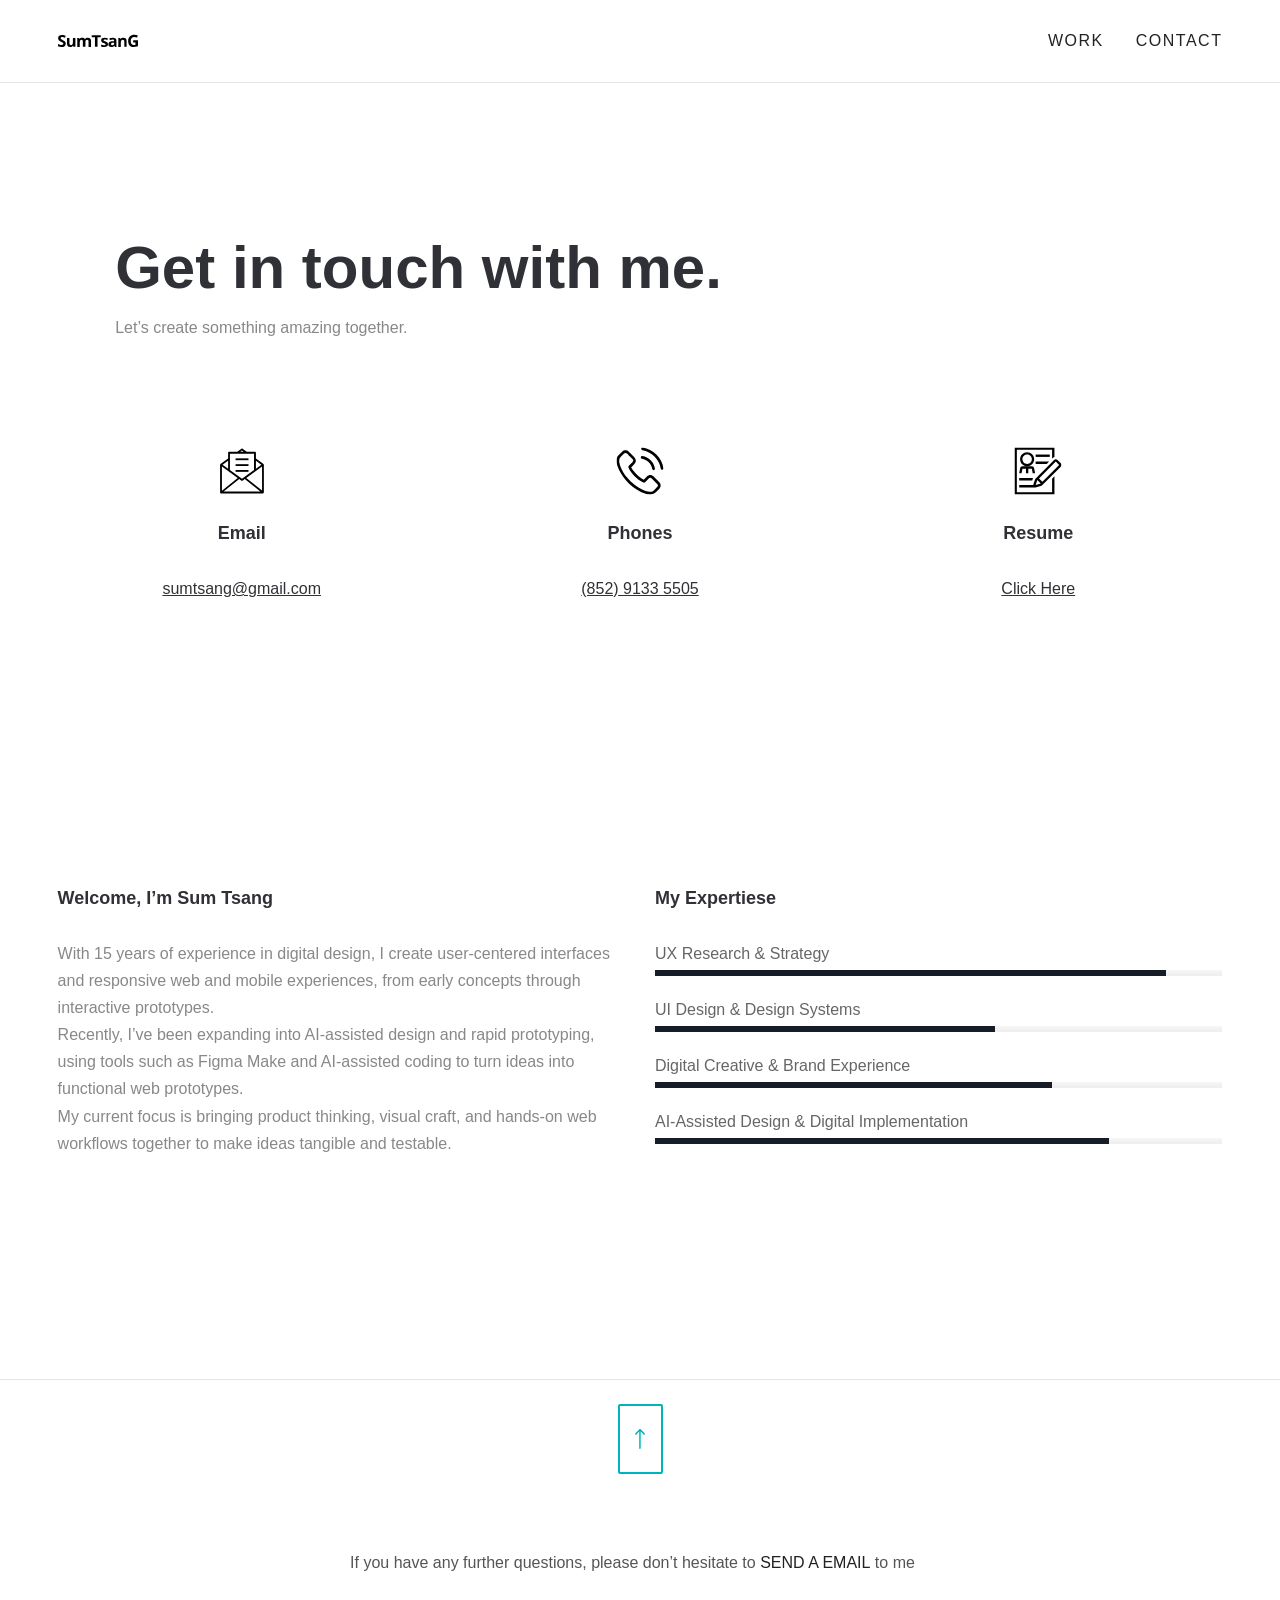
==== commit cc34336e: "Update contact.html" ====
--- a/contact.html
+++ b/contact.html
@@ -126,19 +126,19 @@
 <ul class="progress-bar">
 <li class="progress-bar-line">
 <span class="percentage-90 expand"></span>
-<p>Web design</p>
+<p>UX Research & Strategy</p>
 </li>
 <li class="progress-bar-line">
 <span class="percentage-60 expand"></span>
-<p>UX / Branding</p>
+<p>UI Design & Design Systems</p>
 </li>
 <li class="progress-bar-line">
 <span class="percentage-70 expand"></span>
-<p>E-commerce</p>
+<p>Digital Creative & Brand Experience</p>
 </li>
 <li class="progress-bar-line">
 <span class="percentage-80 expand"></span>
-<p>Illustration</p>
+<p>AI-Assisted Design & Digital Implementation</p>
 </li>
 </ul>
 </div><!-- .progress-bar end -->
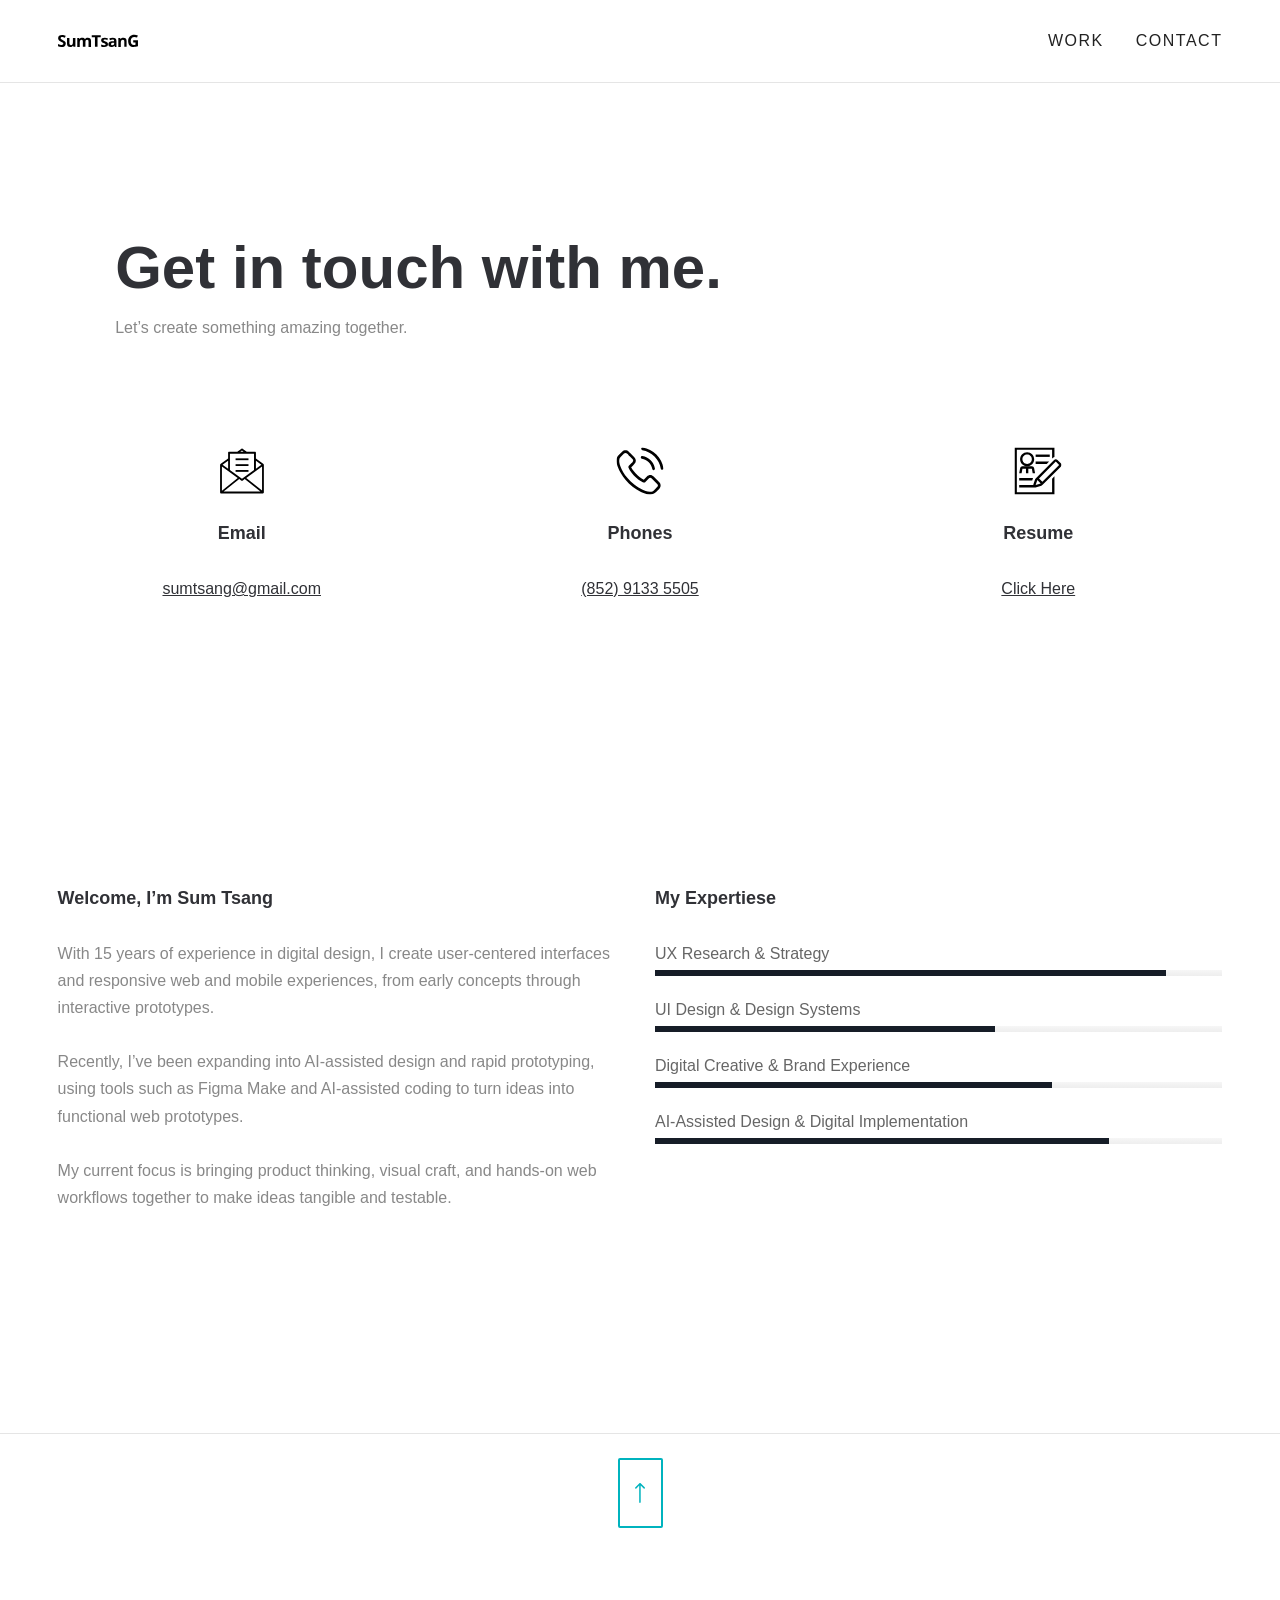
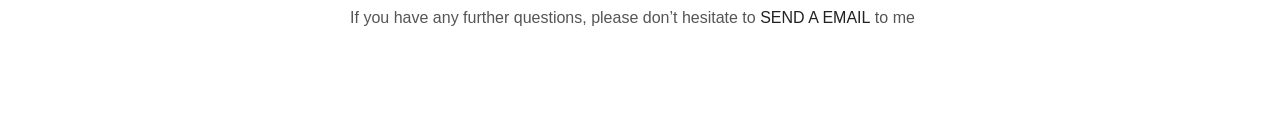
==== commit d2321bff: "Enhance contact description with additional line breaks Added line breaks for improved readability i" ====
--- a/contact.html
+++ b/contact.html
@@ -112,9 +112,9 @@
 <div class="col-md-6 clearfix">
 <h5>Welcome, I’m Sum Tsang</h5>
 <p>
-With 15 years of experience in digital design, I create user-centered interfaces and responsive web and mobile experiences, from early concepts through interactive prototypes.<br>
-
-Recently, I’ve been expanding into AI-assisted design and rapid prototyping, using tools such as Figma Make and AI-assisted coding to turn ideas into functional web prototypes.<br>
+With 15 years of experience in digital design, I create user-centered interfaces and responsive web and mobile experiences, from early concepts through interactive prototypes.<br><br>
+
+Recently, I’ve been expanding into AI-assisted design and rapid prototyping, using tools such as Figma Make and AI-assisted coding to turn ideas into functional web prototypes.<br><br>
 
 My current focus is bringing product thinking, visual craft, and hands-on web workflows together to make ideas tangible and testable.
 </p>
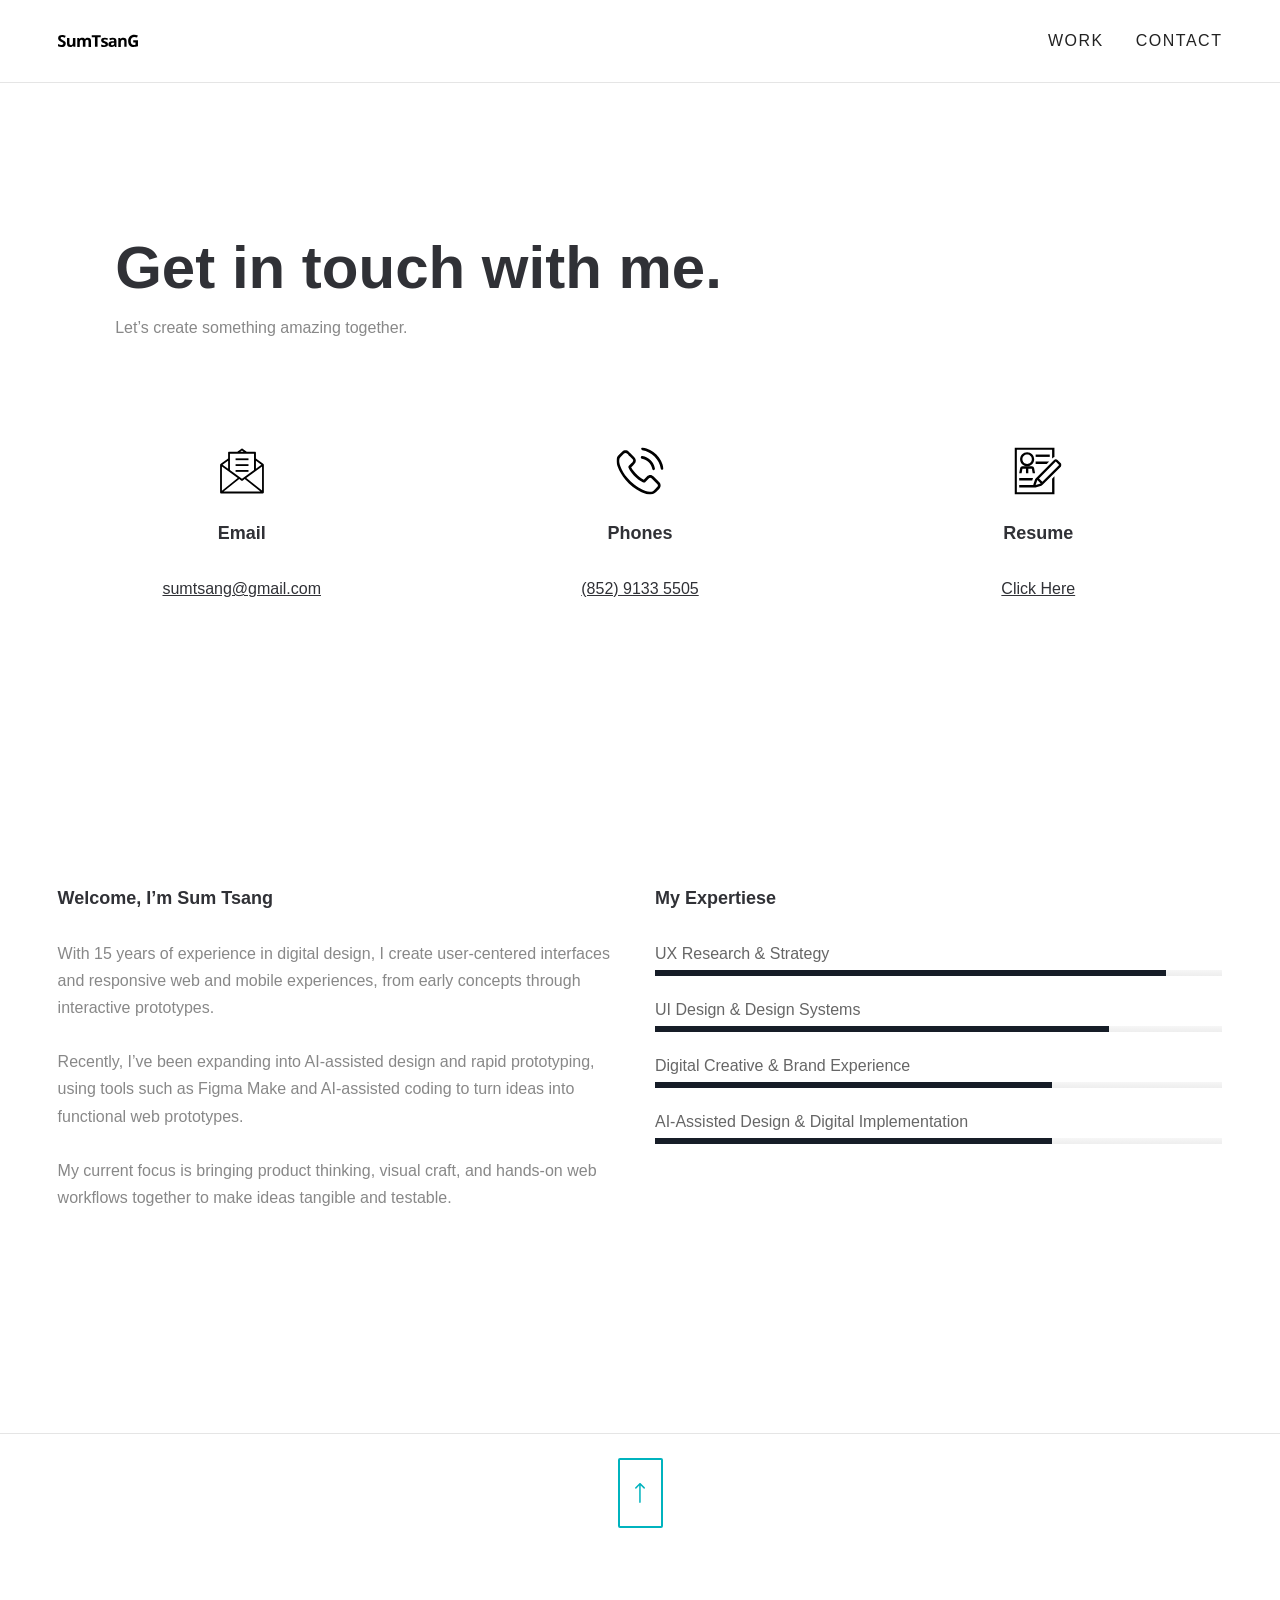
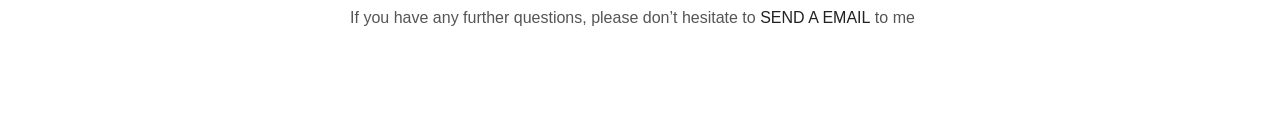
==== commit 49af33f6: "Update contact.html" ====
--- a/contact.html
+++ b/contact.html
@@ -129,7 +129,7 @@
 <p>UX Research & Strategy</p>
 </li>
 <li class="progress-bar-line">
-<span class="percentage-60 expand"></span>
+<span class="percentage-80 expand"></span>
 <p>UI Design & Design Systems</p>
 </li>
 <li class="progress-bar-line">
@@ -137,7 +137,7 @@
 <p>Digital Creative & Brand Experience</p>
 </li>
 <li class="progress-bar-line">
-<span class="percentage-80 expand"></span>
+<span class="percentage-70 expand"></span>
 <p>AI-Assisted Design & Digital Implementation</p>
 </li>
 </ul>
